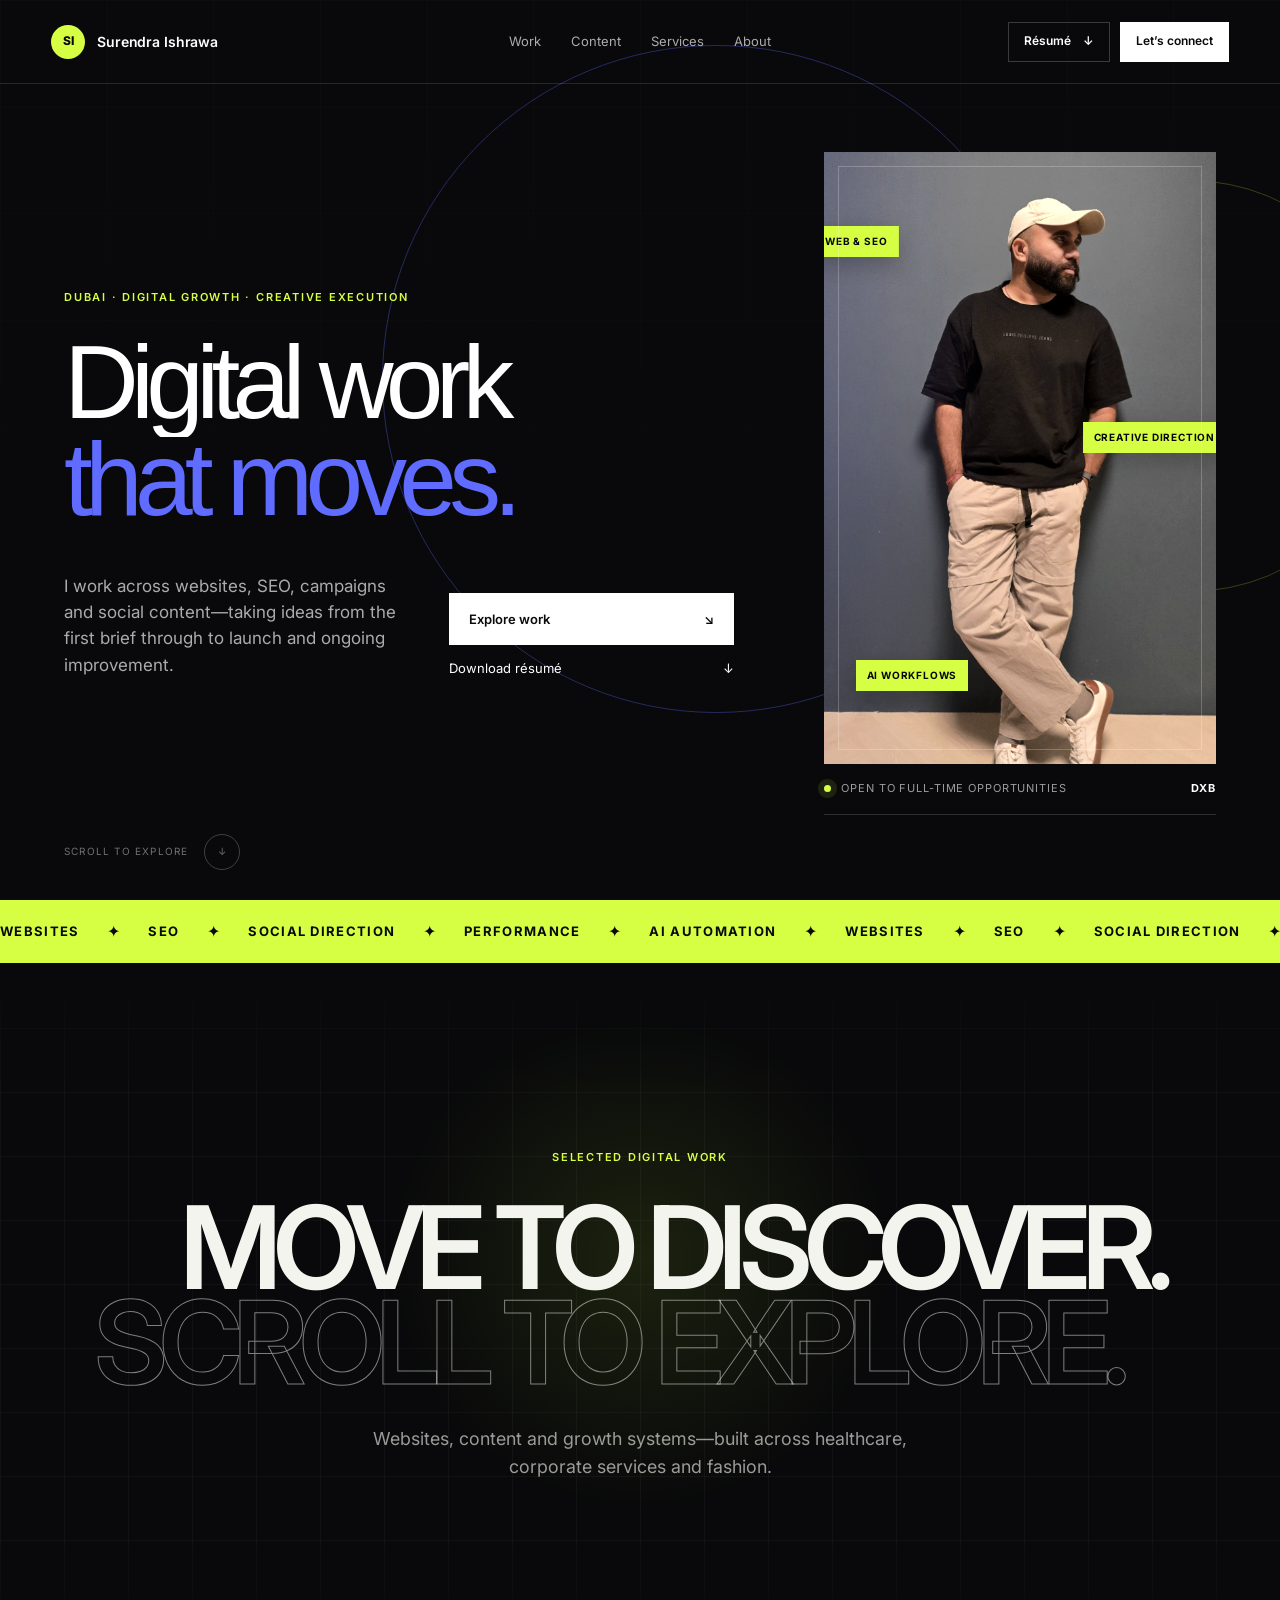
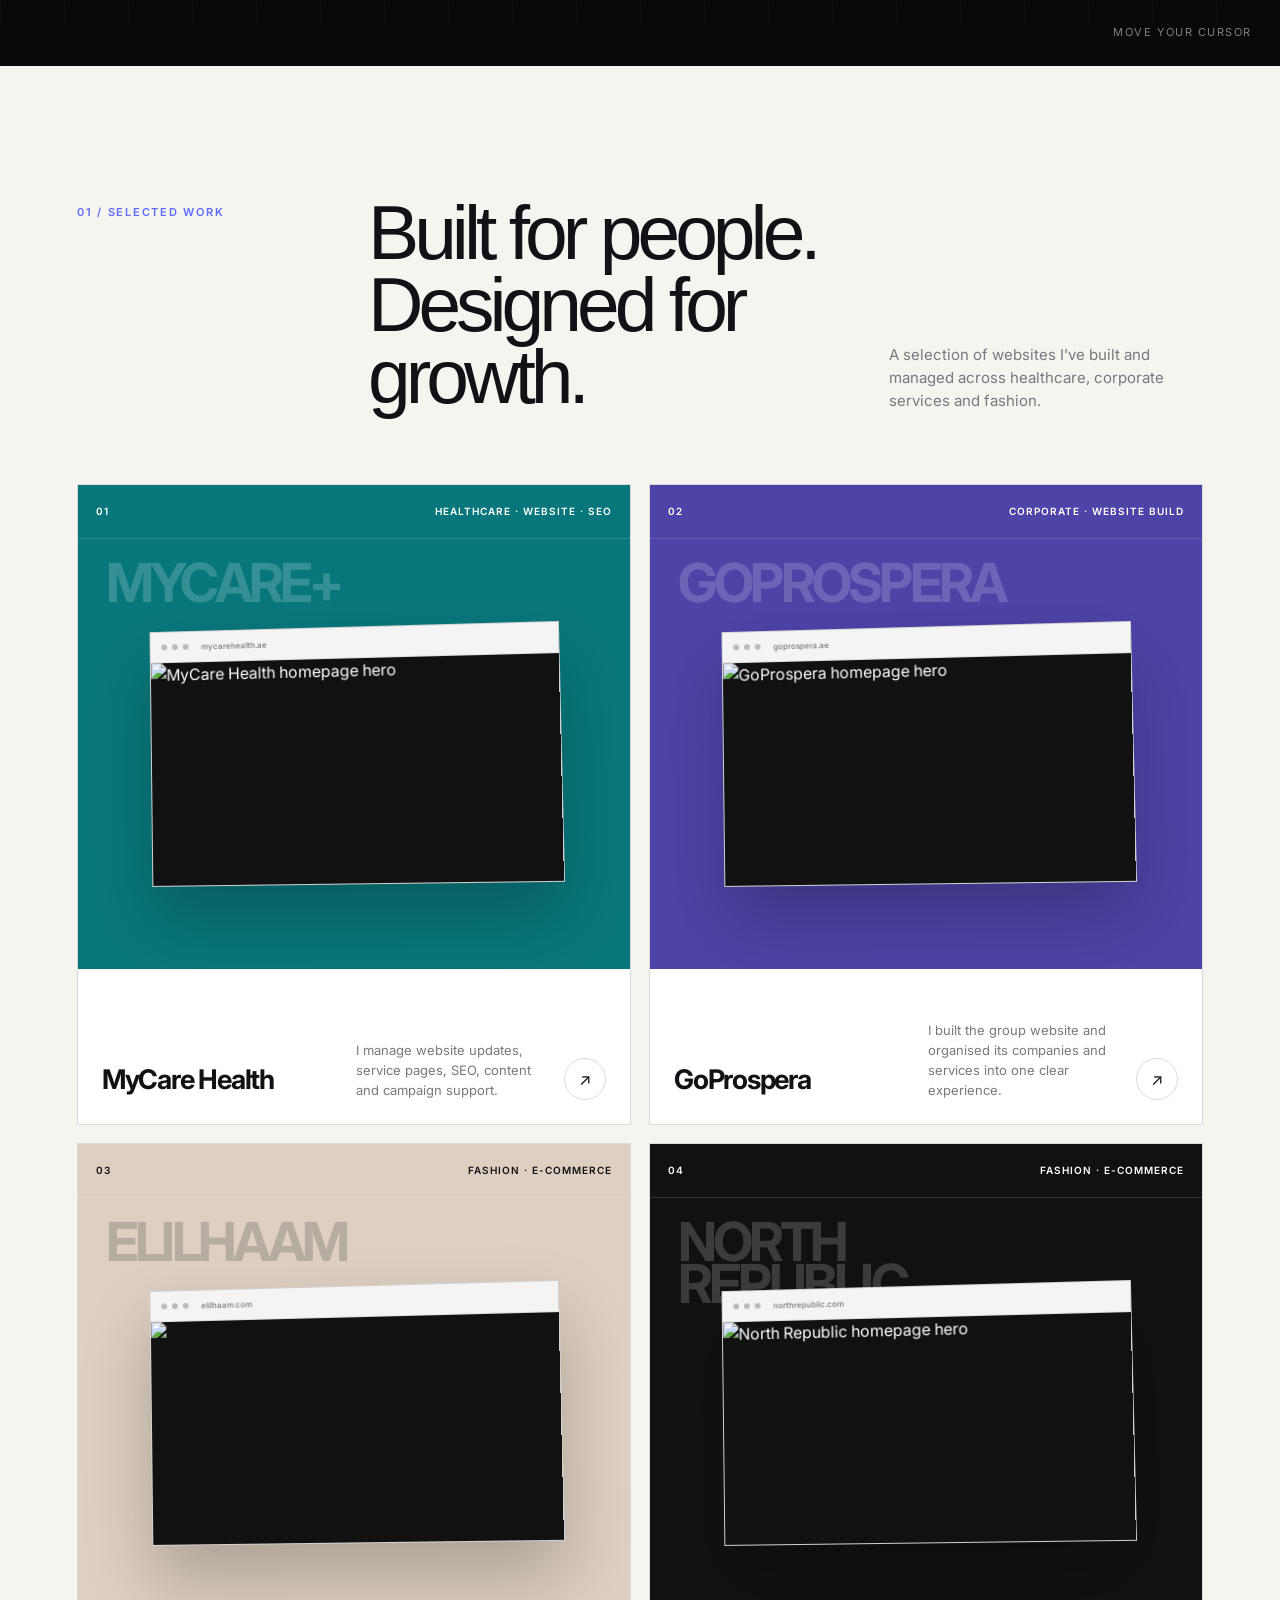
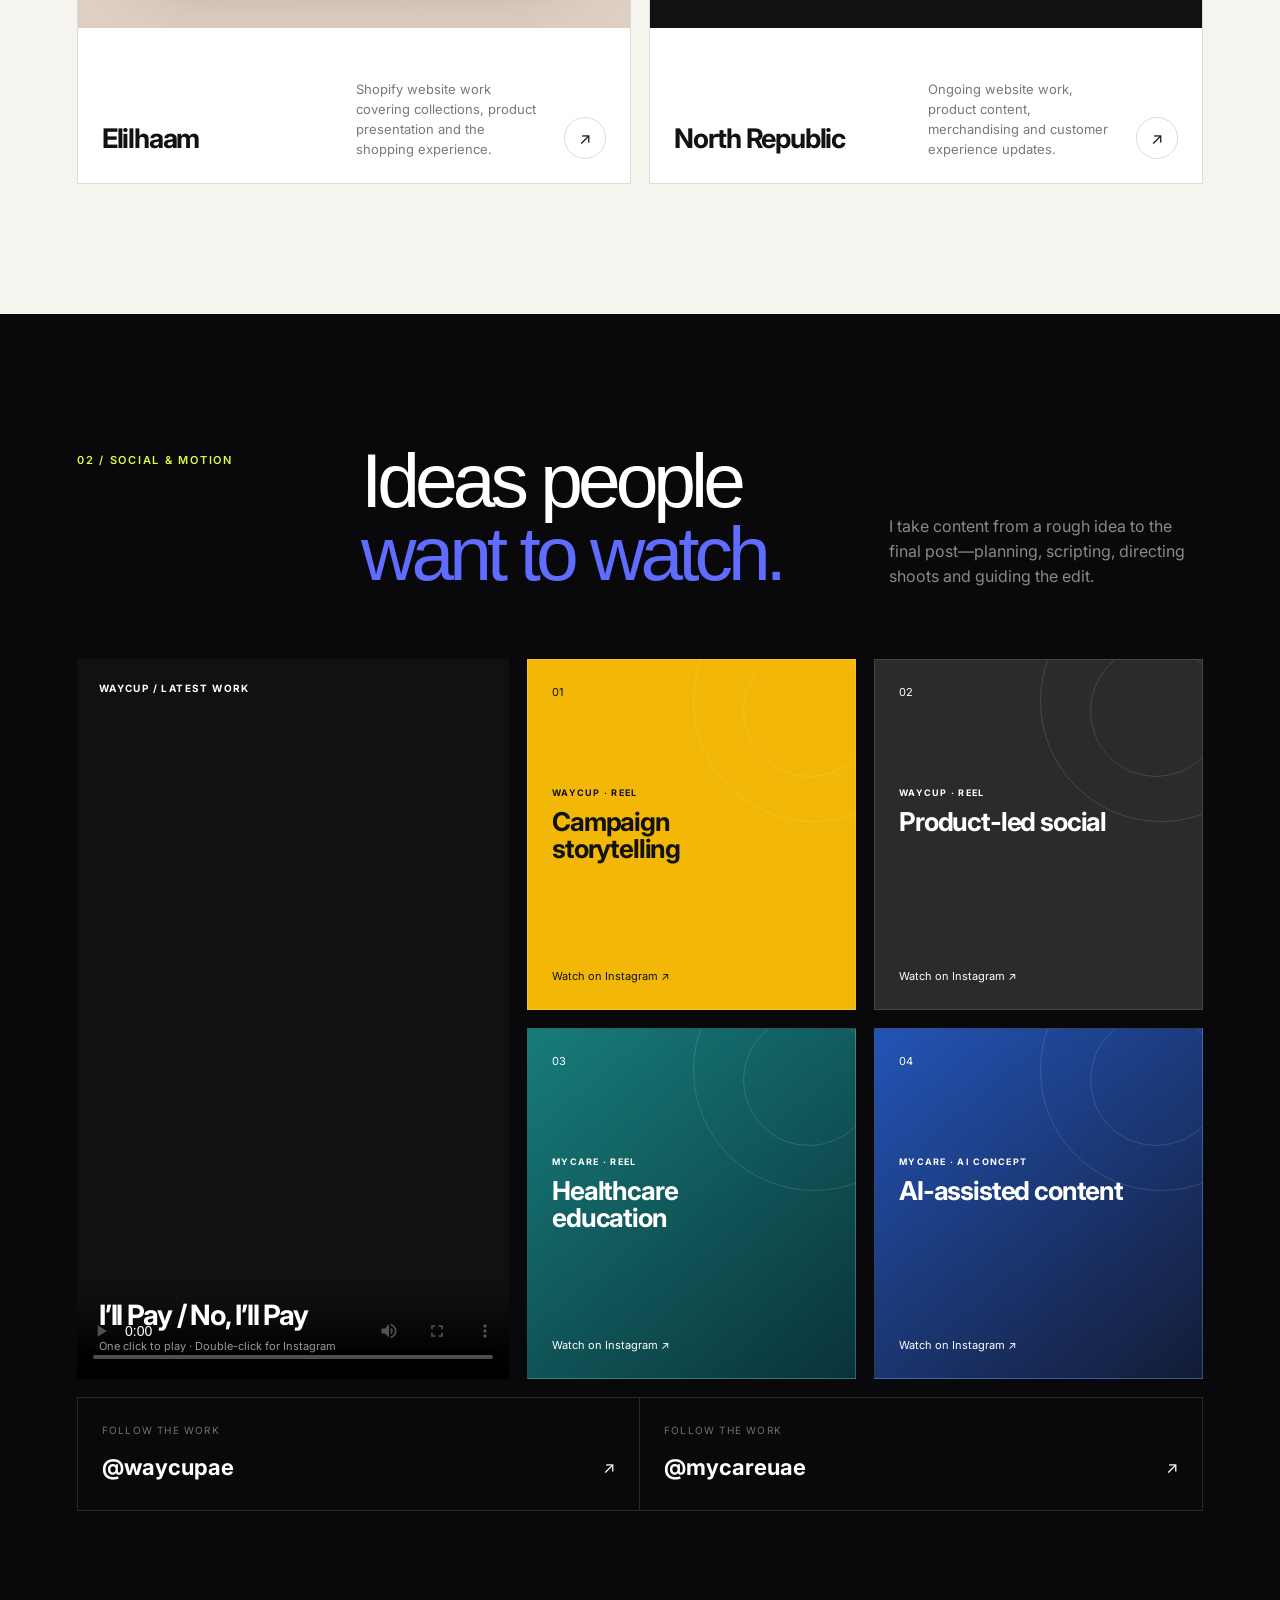
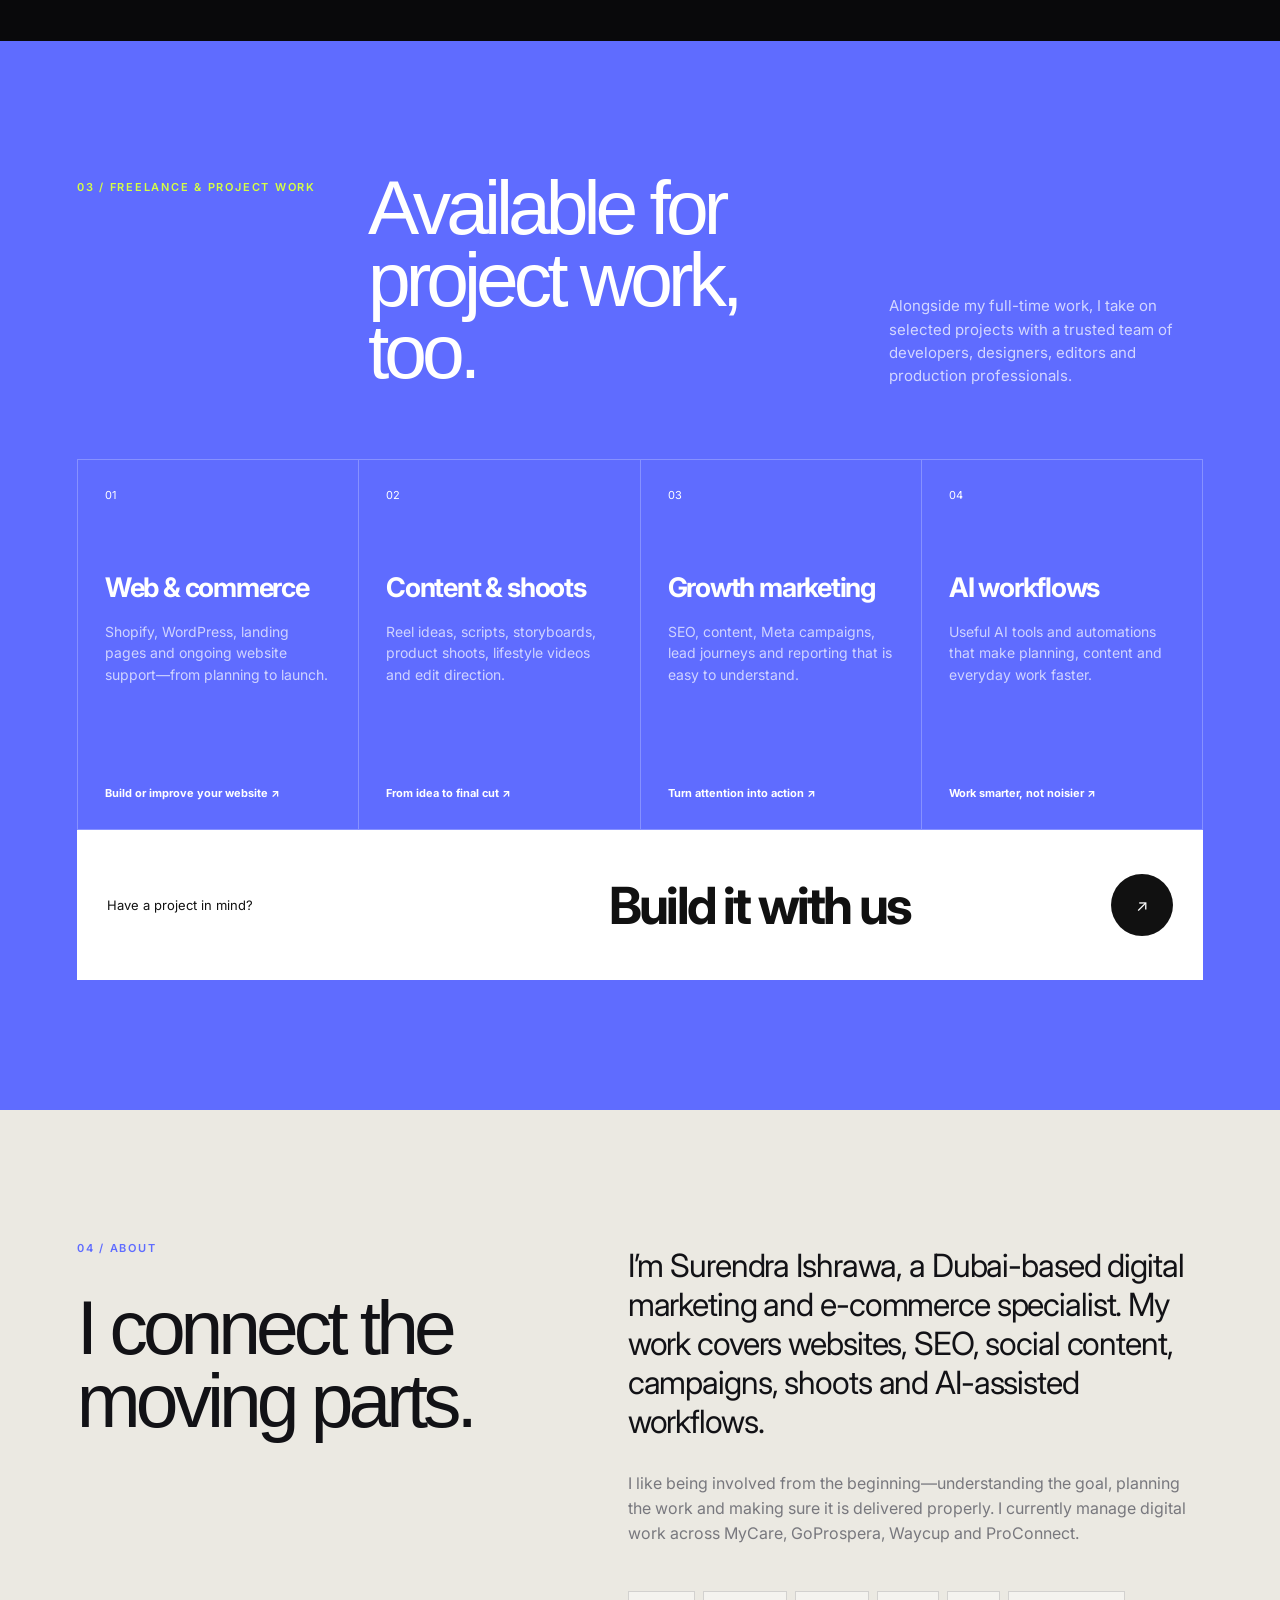
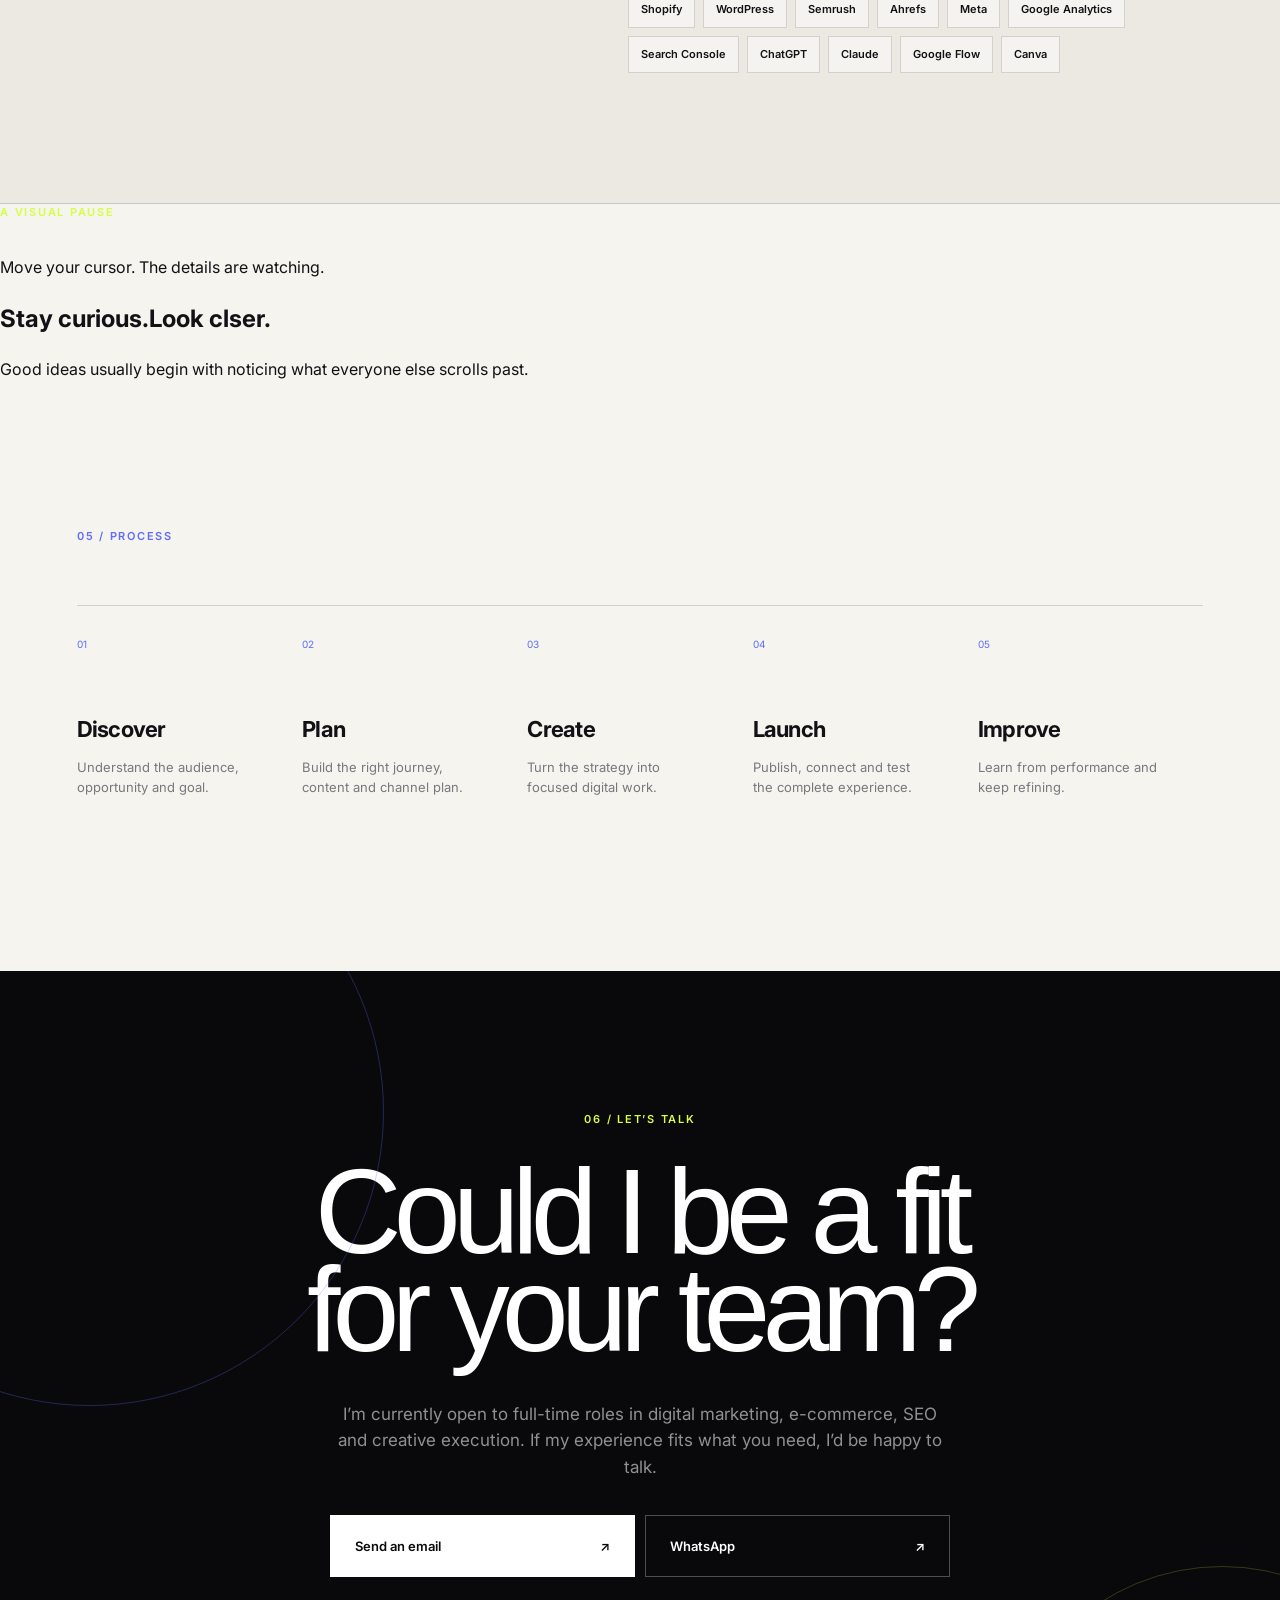
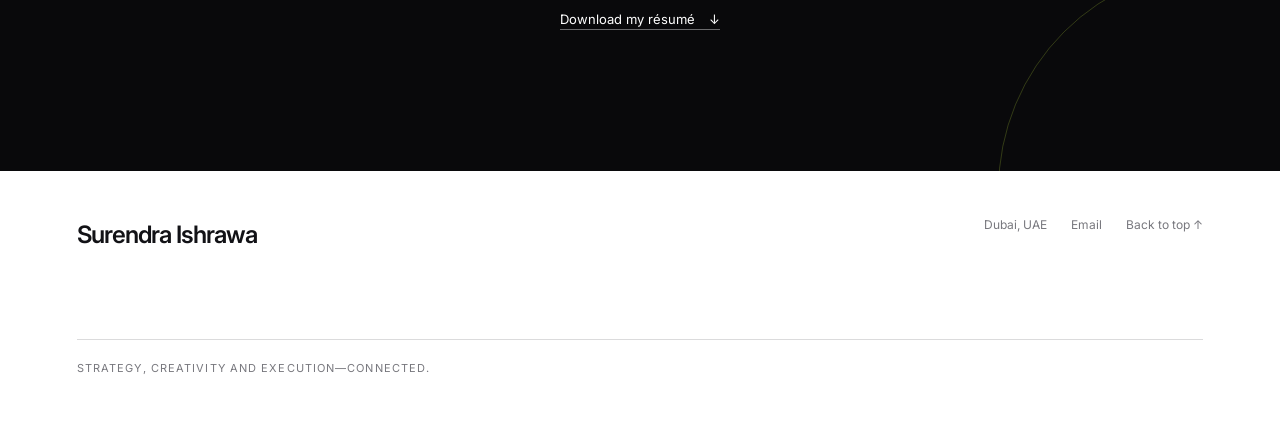
==== index.html @ 7c0a56b5 "Add interactive curiosity eyes section (index.html)" ====
<!doctype html>
<html lang="en">
<head>
  <meta charset="utf-8">
  <meta name="viewport" content="width=device-width,initial-scale=1">
  <title>Surendra Ishrawa — Digital Growth & Creative Direction</title>
  <meta name="description" content="Dubai-based portfolio of Surendra Ishrawa — websites, SEO, social content, creative direction, performance marketing and AI-assisted workflows.">
  <meta name="theme-color" content="#09090b">
  <link rel="preconnect" href="https://fonts.googleapis.com">
  <link rel="preconnect" href="https://fonts.gstatic.com" crossorigin>
  <link href="https://fonts.googleapis.com/css2?family=Inter:wght@400;500;600;700&display=swap" rel="stylesheet">
  <link rel="stylesheet" href="styles.css?v=7">
  <link rel="icon" type="image/svg+xml" href="favicon.svg">
</head>
<body>
  <div class="cursor-glow" aria-hidden="true"></div>
  <header class="site-header" data-header>
    <a class="brand" href="#top" aria-label="Surendra Ishrawa home"><span>SI</span><b>Surendra Ishrawa</b></a>
    <nav class="desktop-nav" aria-label="Primary navigation"><a href="#work">Work</a><a href="#content">Content</a><a href="#services">Services</a><a href="#about">About</a></nav>
    <div class="header-actions">
      <a class="resume-link" href="Surendra_Ishrawa_Resume_2026.pdf" download>Résumé <span>↓</span></a>
      <a class="header-cta" href="#contact">Let’s connect</a>
      <button class="menu-toggle" type="button" aria-label="Open menu" aria-expanded="false" data-menu-toggle><i></i><i></i></button>
    </div>
  </header>
  <div class="mobile-menu" data-mobile-menu aria-hidden="true">
    <nav aria-label="Mobile navigation"><a href="#work"><span>01</span>Work</a><a href="#content"><span>02</span>Content</a><a href="#services"><span>03</span>Services</a><a href="#about"><span>04</span>About</a><a href="#contact"><span>05</span>Contact</a></nav>
    <div><a href="Surendra_Ishrawa_Resume_2026.pdf" download>Download résumé ↓</a><p>Dubai, UAE</p></div>
  </div>

  <main id="top">
    <section class="hero">
      <div class="hero-grid" aria-hidden="true"></div>
      <div class="hero-copy">
        <p class="kicker reveal">Dubai · Digital growth · Creative execution</p>
        <h1 class="hero-title" aria-label="Digital work that moves"><span class="line"><span>Digital work</span></span><span class="line accent-line"><span>that moves.</span></span></h1>
        <div class="hero-bottom reveal">
          <p>I work across websites, SEO, campaigns and social content—taking ideas from the first brief through to launch and ongoing improvement.</p>
          <div class="hero-buttons"><a class="button button-light" href="#work">Explore work <span>↘</span></a><a class="text-button" href="Surendra_Ishrawa_Resume_2026.pdf" download>Download résumé <span>↓</span></a></div>
        </div>
      </div>
      <div class="hero-portrait reveal">
        <div class="portrait-shell"><img src="surendra.jpg" alt="Surendra Ishrawa" width="1153" height="2048" fetchpriority="high"><div class="portrait-gradient"></div><span class="portrait-label label-one">Web & SEO</span><span class="portrait-label label-two">Creative direction</span><span class="portrait-label label-three">AI workflows</span></div>
        <div class="availability"><i></i><span>Open to full-time opportunities</span><b>DXB</b></div>
      </div>
      <a class="scroll-cue" href="#work"><span>Scroll to explore</span><i>↓</i></a>
    </section>

    <div class="capability-marquee" aria-label="Core capabilities"><div class="marquee-track"><span>WEBSITES</span><i>✦</i><span>SEO</span><i>✦</i><span>SOCIAL DIRECTION</span><i>✦</i><span>PERFORMANCE</span><i>✦</i><span>AI AUTOMATION</span><i>✦</i><span>WEBSITES</span><i>✦</i><span>SEO</span><i>✦</i><span>SOCIAL DIRECTION</span><i>✦</i><span>PERFORMANCE</span><i>✦</i><span>AI AUTOMATION</span><i>✦</i></div></div>

    <section class="motion-showcase" aria-label="Interactive preview of selected website work" data-image-trail data-images="https://surendra-ishrawa-portfolio.travelguru625.chatgpt.site/project-mycare.webp|https://surendra-ishrawa-portfolio.travelguru625.chatgpt.site/project-prospera.webp|https://surendra-ishrawa-portfolio.travelguru625.chatgpt.site/project-elilhaam.webp|https://surendra-ishrawa-portfolio.travelguru625.chatgpt.site/project-north.webp">
      <div class="motion-copy">
        <p class="section-index">Selected digital work</p>
        <h2 data-motion-title><span>Move to discover.</span><span>Scroll to explore.</span></h2>
        <p>Websites, content and growth systems—built across healthcare, corporate services and fashion.</p>
      </div>
      <div class="motion-cards" aria-hidden="true">
        <figure><img src="https://surendra-ishrawa-portfolio.travelguru625.chatgpt.site/project-mycare.webp" alt="" width="1600" height="901"><figcaption>MyCare Health</figcaption></figure>
        <figure><img src="https://surendra-ishrawa-portfolio.travelguru625.chatgpt.site/project-prospera.webp" alt="" width="1600" height="869"><figcaption>GoProspera</figcaption></figure>
        <figure><img src="https://surendra-ishrawa-portfolio.travelguru625.chatgpt.site/project-elilhaam.webp" alt="" width="1600" height="900"><figcaption>Elilhaam</figcaption></figure>
        <figure><img src="https://surendra-ishrawa-portfolio.travelguru625.chatgpt.site/project-north.webp" alt="" width="1600" height="900"><figcaption>North Republic</figcaption></figure>
      </div>
      <div class="trail-layer" aria-hidden="true"></div>
      <span class="motion-hint" aria-hidden="true">Move your cursor</span>
    </section>

    <section class="work-section" id="work">
      <div class="section-intro reveal"><p class="section-index">01 / Selected work</p><h2>Built for people.<br>Designed for growth.</h2><p class="section-copy">A selection of websites I’ve built and managed across healthcare, corporate services and fashion.</p></div>
      <div class="project-list">
        <a class="project project-mycare reveal" href="https://mycarehealth.ae" target="_blank" rel="noopener">
          <div class="project-meta"><span>01</span><span>Healthcare · Website · SEO</span></div>
          <div class="project-stage"><div class="project-wordmark">MYCARE<span>+</span></div><div class="browser-card"><div class="browser-top"><i></i><i></i><i></i><b>mycarehealth.ae</b></div><div class="browser-body"><img class="project-shot" src="https://surendra-ishrawa-portfolio.travelguru625.chatgpt.site/project-mycare.webp" alt="MyCare Health homepage hero" width="1600" height="901" loading="lazy"></div></div></div>
          <div class="project-info"><h3>MyCare Health</h3><p>I manage website updates, service pages, SEO, content and campaign support.</p><i>↗</i></div>
        </a>
        <a class="project project-prospera reveal" href="https://goprospera.ae" target="_blank" rel="noopener">
          <div class="project-meta"><span>02</span><span>Corporate · Website build</span></div>
          <div class="project-stage"><div class="project-wordmark">GO<span>PROSPERA</span></div><div class="browser-card"><div class="browser-top"><i></i><i></i><i></i><b>goprospera.ae</b></div><div class="browser-body"><img class="project-shot" src="https://surendra-ishrawa-portfolio.travelguru625.chatgpt.site/project-prospera.webp" alt="GoProspera homepage hero" width="1600" height="869" loading="lazy"></div></div></div>
          <div class="project-info"><h3>GoProspera</h3><p>I built the group website and organised its companies and services into one clear experience.</p><i>↗</i></div>
        </a>
        <a class="project project-elilhaam reveal" href="https://www.elilhaam.com/" target="_blank" rel="noopener">
          <div class="project-meta"><span>03</span><span>Fashion · E-commerce</span></div>
          <div class="project-stage"><div class="project-wordmark">ELILHAAM</div><div class="browser-card"><div class="browser-top"><i></i><i></i><i></i><b>elilhaam.com</b></div><div class="browser-body"><img class="project-shot" src="https://surendra-ishrawa-portfolio.travelguru625.chatgpt.site/project-elilhaam.webp" alt="Elilhaam homepage hero" width="1600" height="900" loading="lazy"></div></div></div>
          <div class="project-info"><h3>Elilhaam</h3><p>Shopify website work covering collections, product presentation and the shopping experience.</p><i>↗</i></div>
        </a>
        <a class="project project-north reveal" href="https://northrepublic.com" target="_blank" rel="noopener">
          <div class="project-meta"><span>04</span><span>Fashion · E-commerce</span></div>
          <div class="project-stage"><div class="project-wordmark">NORTH<br>REPUBLIC</div><div class="browser-card"><div class="browser-top"><i></i><i></i><i></i><b>northrepublic.com</b></div><div class="browser-body"><img class="project-shot" src="https://surendra-ishrawa-portfolio.travelguru625.chatgpt.site/project-north.webp" alt="North Republic homepage hero" width="1600" height="900" loading="lazy"></div></div></div>
          <div class="project-info"><h3>North Republic</h3><p>Ongoing website work, product content, merchandising and customer experience updates.</p><i>↗</i></div>
        </a>
      </div>
    </section>

    <section class="content-section" id="content">
      <div class="content-heading reveal"><p class="section-index">02 / Social & motion</p><h2>Ideas people<br><span>want to watch.</span></h2><p>I take content from a rough idea to the final post—planning, scripting, directing shoots and guiding the edit.</p></div>
      <div class="reel-showcase">
        <div class="featured-reel reveal"><video class="embedded-reel" controls playsinline preload="metadata" poster="https://surendra-ishrawa-portfolio.travelguru625.chatgpt.site/waycup-latest-poster.jpg" aria-label="Play the full Waycup I’ll Pay reel"><source src="https://surendra-ishrawa-portfolio.travelguru625.chatgpt.site/waycup-i-will-pay.mp4" type="video/mp4"></video><span class="reel-brand">WAYCUP / LATEST WORK</span><span class="reel-title"><b>I’ll Pay / No, I’ll Pay</b><small>One click to play · Double-click for Instagram</small></span></div>
        <div class="reel-links">
          <a class="reel-link waycup-link reveal" href="https://www.instagram.com/reel/DdMBSqQAazH/" target="_blank" rel="noopener"><span class="reel-number">01</span><span class="reel-type">WAYCUP · REEL</span><b>Campaign storytelling</b><i>Watch on Instagram ↗</i></a>
          <a class="reel-link waycup-link alt reveal" href="https://www.instagram.com/reel/DdV76gIFSjc/" target="_blank" rel="noopener"><span class="reel-number">02</span><span class="reel-type">WAYCUP · REEL</span><b>Product-led social</b><i>Watch on Instagram ↗</i></a>
          <a class="reel-link mycare-link reveal" href="https://www.instagram.com/reel/DcTvdvEOSQ6/" target="_blank" rel="noopener"><span class="reel-number">03</span><span class="reel-type">MYCARE · REEL</span><b>Healthcare education</b><i>Watch on Instagram ↗</i></a>
          <a class="reel-link mycare-link alt reveal" href="https://www.instagram.com/reel/DcWPOsojXBZ/" target="_blank" rel="noopener"><span class="reel-number">04</span><span class="reel-type">MYCARE · AI CONCEPT</span><b>AI-assisted content</b><i>Watch on Instagram ↗</i></a>
        </div>
      </div>
      <div class="brand-links reveal"><a href="https://www.instagram.com/waycupae" target="_blank" rel="noopener"><span>Follow the work</span><b>@waycupae</b><i>↗</i></a><a href="https://www.instagram.com/mycareuae" target="_blank" rel="noopener"><span>Follow the work</span><b>@mycareuae</b><i>↗</i></a></div>
    </section>

    <section class="services-section" id="services">
      <div class="section-intro light reveal"><p class="section-index">03 / Freelance & project work</p><h2>Available for project work, too.</h2><p class="section-copy">Alongside my full-time work, I take on selected projects with a trusted team of developers, designers, editors and production professionals.</p></div>
      <div class="service-grid">
        <article class="service-card reveal"><span>01</span><h3>Web & commerce</h3><p>Shopify, WordPress, landing pages and ongoing website support—from planning to launch.</p><b>Build or improve your website ↗</b></article>
        <article class="service-card reveal"><span>02</span><h3>Content & shoots</h3><p>Reel ideas, scripts, storyboards, product shoots, lifestyle videos and edit direction.</p><b>From idea to final cut ↗</b></article>
        <article class="service-card reveal"><span>03</span><h3>Growth marketing</h3><p>SEO, content, Meta campaigns, lead journeys and reporting that is easy to understand.</p><b>Turn attention into action ↗</b></article>
        <article class="service-card reveal"><span>04</span><h3>AI workflows</h3><p>Useful AI tools and automations that make planning, content and everyday work faster.</p><b>Work smarter, not noisier ↗</b></article>
      </div>
      <a class="project-cta reveal" href="#contact"><span>Have a project in mind?</span><b>Build it with us</b><i>↗</i></a>
    </section>

    <section class="about-section" id="about">
      <div class="about-lead reveal"><p class="section-index">04 / About</p><h2>I connect the moving parts.</h2></div>
      <div class="about-body reveal"><p class="about-main">I’m Surendra Ishrawa, a Dubai-based digital marketing and e-commerce specialist. My work covers websites, SEO, social content, campaigns, shoots and AI-assisted workflows.</p><p>I like being involved from the beginning—understanding the goal, planning the work and making sure it is delivered properly. I currently manage digital work across MyCare, GoProspera, Waycup and ProConnect.</p><div class="tools" aria-label="Tools"><span>Shopify</span><span>WordPress</span><span>Semrush</span><span>Ahrefs</span><span>Meta</span><span>Google Analytics</span><span>Search Console</span><span>ChatGPT</span><span>Claude</span><span>Google Flow</span><span>Canva</span></div></div>
    </section>

    <section class="curiosity-section" data-curiosity aria-labelledby="curiosity-title">
      <div class="curiosity-top"><p class="section-index">A visual pause</p><p>Move your cursor. The details are watching.</p></div>
      <h2 id="curiosity-title" class="curiosity-title" aria-label="Stay curious. Look closer."><span>Stay curious.</span><span>Look cl<span class="eye-letter" aria-hidden="true"><i class="eye-pupil"></i></span>ser.</span></h2>
      <div class="eye-pair" aria-hidden="true"><span class="eye"><i class="eye-pupil"></i></span><span class="eye"><i class="eye-pupil"></i></span></div>
      <p class="curiosity-note">Good ideas usually begin with noticing what everyone else scrolls past.</p>
    </section>

    <section class="process-section" aria-label="Working process"><p class="section-index reveal">05 / Process</p><div class="process-line" data-process><div class="process-progress"></div><article class="reveal"><span>01</span><h3>Discover</h3><p>Understand the audience, opportunity and goal.</p></article><article class="reveal"><span>02</span><h3>Plan</h3><p>Build the right journey, content and channel plan.</p></article><article class="reveal"><span>03</span><h3>Create</h3><p>Turn the strategy into focused digital work.</p></article><article class="reveal"><span>04</span><h3>Launch</h3><p>Publish, connect and test the complete experience.</p></article><article class="reveal"><span>05</span><h3>Improve</h3><p>Learn from performance and keep refining.</p></article></div></section>

    <section class="contact-section" id="contact">
      <div class="contact-orbit" aria-hidden="true"><span></span><span></span></div><p class="section-index reveal">06 / Let’s talk</p><h2 class="reveal">Could I be a fit<br>for your team?</h2><p class="contact-copy reveal">I’m currently open to full-time roles in digital marketing, e-commerce, SEO and creative execution. If my experience fits what you need, I’d be happy to talk.</p>
      <div class="contact-buttons reveal"><a class="button button-light large" href="mailto:Spjaat760@gmail.com?subject=Project%20enquiry%20for%20Surendra">Send an email <span>↗</span></a><a class="button button-outline large" href="https://wa.me/971504974641?text=Hi%20Surendra%2C%20I%27d%20like%20to%20discuss%20a%20project." target="_blank" rel="noopener">WhatsApp <span>↗</span></a></div>
      <a class="bottom-resume reveal" href="Surendra_Ishrawa_Resume_2026.pdf" download>Download my résumé <span>↓</span></a>
    </section>
  </main>

  <footer><a class="footer-brand" href="#top">Surendra Ishrawa</a><div><span>Dubai, UAE</span><a href="mailto:Spjaat760@gmail.com">Email</a><a href="#top">Back to top ↑</a></div><p>Strategy, creativity and execution—connected.</p></footer>
  <script src="script.js?v=10"></script>
</body>
</html>
---- styles.css ----
:root{--black:#09090b;--black-2:#111114;--white:#f5f4ef;--paper:#ebe9e2;--ink:#121216;--muted:#78787e;--line:rgba(18,18,22,.15);--blue:#5f6cff;--blue-dark:#32398f;--lime:#d6ff43;--yellow:#f2b707;--teal:#2fc5bd}
.project-shot{width:100%;height:100%;object-fit:contain;object-position:center;background:#111}.browser-card{height:auto!important;aspect-ratio:1.6}.browser-body{background:#111}
.embedded-reel{position:absolute;inset:0;width:100%;height:100%;object-fit:cover;background:#111}.featured-reel .reel-brand,.featured-reel .reel-title{pointer-events:none}
*{box-sizing:border-box}html{scroll-behavior:smooth;scroll-padding-top:88px}body{margin:0;overflow-x:hidden;background:var(--white);color:var(--ink);font-family:Inter,"Helvetica Neue",Helvetica,Arial,sans-serif;font-size:16px;line-height:1.55;-webkit-font-smoothing:antialiased}body.menu-open,body.modal-open{overflow:hidden}a{color:inherit;text-decoration:none}button{font:inherit}img,video{display:block;max-width:100%}::selection{background:var(--lime);color:#000}
.cursor-glow{position:fixed;z-index:0;width:420px;height:420px;border-radius:50%;pointer-events:none;background:radial-gradient(circle,rgba(95,108,255,.12),transparent 68%);transform:translate(-50%,-50%);opacity:0;transition:opacity .3s}
.site-header{position:fixed;z-index:100;top:0;left:0;width:100%;height:84px;padding:0 clamp(22px,4vw,68px);display:grid;grid-template-columns:1fr auto 1fr;align-items:center;color:#fff;border-bottom:1px solid rgba(255,255,255,.12);transition:height .3s,background .3s,backdrop-filter .3s}.site-header.scrolled{height:70px;background:rgba(9,9,11,.88);backdrop-filter:blur(16px)}.brand{justify-self:start;display:flex;align-items:center;gap:12px}.brand span{width:34px;height:34px;display:grid;place-items:center;color:var(--black);background:var(--lime);border-radius:50%;font-size:12px;font-weight:800}.brand b{font-size:14px;font-weight:600;letter-spacing:-.01em}.desktop-nav{display:flex;align-items:center;gap:30px}.desktop-nav a{position:relative;color:rgba(255,255,255,.66);font-size:13px}.desktop-nav a:after{content:"";position:absolute;left:0;bottom:-7px;width:0;height:1px;background:var(--lime);transition:width .25s}.desktop-nav a:hover{color:#fff}.desktop-nav a:hover:after{width:100%}.header-actions{justify-self:end;display:flex;align-items:center;gap:10px}.resume-link,.header-cta{min-height:40px;padding:0 15px;display:flex;align-items:center;gap:12px;border:1px solid rgba(255,255,255,.2);font-size:12px;font-weight:600}.header-cta{color:var(--black);background:#fff;border-color:#fff}.menu-toggle{display:none;width:44px;height:44px;padding:0;border:1px solid rgba(255,255,255,.22);background:transparent}.menu-toggle i{display:block;width:18px;height:1px;margin:5px auto;background:#fff;transition:.25s}.menu-toggle[aria-expanded=true] i:first-child{transform:translateY(3px) rotate(45deg)}.menu-toggle[aria-expanded=true] i:last-child{transform:translateY(-3px) rotate(-45deg)}
.mobile-menu{position:fixed;z-index:90;inset:0;padding:118px 24px 34px;display:flex;flex-direction:column;justify-content:space-between;color:#fff;background:var(--black);visibility:hidden;opacity:0;transform:translateY(-15px);transition:.35s}.mobile-menu.open{visibility:visible;opacity:1;transform:none}.mobile-menu nav{display:grid}.mobile-menu nav a{padding:11px 0;display:flex;align-items:flex-start;gap:18px;border-bottom:1px solid rgba(255,255,255,.12);font-size:clamp(40px,13vw,62px);font-weight:500;letter-spacing:-.055em;line-height:1.05}.mobile-menu nav span{margin-top:8px;color:var(--lime);font-size:11px;letter-spacing:0}.mobile-menu>div{display:flex;justify-content:space-between;color:rgba(255,255,255,.6);font-size:13px}.mobile-menu p{margin:0}
.hero{position:relative;min-height:900px;height:100svh;padding:125px clamp(22px,5vw,80px) 58px;display:grid;grid-template-columns:minmax(0,1.28fr) minmax(360px,.72fr);gap:clamp(30px,5vw,80px);overflow:hidden;color:#fff;background:var(--black)}.hero-grid{position:absolute;inset:0;opacity:.22;background-image:linear-gradient(rgba(255,255,255,.08) 1px,transparent 1px),linear-gradient(90deg,rgba(255,255,255,.08) 1px,transparent 1px);background-size:8.333vw 8.333vw;mask-image:linear-gradient(to bottom,#000,transparent 82%)}.hero:before{content:"";position:absolute;right:18%;top:5%;width:52vw;height:52vw;border:1px solid rgba(95,108,255,.35);border-radius:50%;filter:blur(.1px);animation:orbit 18s linear infinite}.hero:after{content:"";position:absolute;right:-9vw;top:20%;width:32vw;height:32vw;border:1px solid rgba(214,255,67,.22);border-radius:50%}.hero-copy,.hero-portrait{position:relative;z-index:2}.hero-copy{display:flex;flex-direction:column;justify-content:center}.kicker,.section-index{margin:0 0 34px;color:var(--lime);font-size:11px;font-weight:600;letter-spacing:.16em;text-transform:uppercase}.hero-title{margin:0;font-family:"Helvetica Neue",Helvetica,Arial,sans-serif;font-size:clamp(72px,8.1vw,138px);font-weight:500;line-height:.82;letter-spacing:-.075em}.hero-title .line{display:block;overflow:hidden;padding:0 .08em .12em 0}.hero-title .line>span{display:block;transform:translateY(110%);animation:titleUp .9s cubic-bezier(.2,.75,.25,1) .15s forwards}.hero-title .accent-line>span{color:var(--blue);animation-delay:.28s}.hero-bottom{max-width:670px;margin-top:38px;display:grid;grid-template-columns:1.1fr .9fr;gap:36px;align-items:end}.hero-bottom p{margin:0;color:rgba(255,255,255,.66);font-size:17px}.hero-buttons{display:grid;gap:13px}.button{min-height:52px;padding:0 19px;display:flex;align-items:center;justify-content:space-between;border:1px solid transparent;font-size:13px;font-weight:600;transition:background .25s,color .25s,border-color .25s,transform .25s}.button:hover{transform:translateY(-2px)}.button-light{color:#0b0b0e;background:#fff}.button-light:hover{background:var(--lime)}.button-outline{color:#fff;border-color:rgba(255,255,255,.28)}.button-outline:hover{color:#000;background:#fff}.text-button{display:flex;justify-content:space-between;color:#fff;font-size:13px}.hero-portrait{display:flex;flex-direction:column;justify-content:center}.portrait-shell{position:relative;width:min(100%,490px);height:min(68vh,700px);margin-left:auto;overflow:hidden;background:#27272b}.portrait-shell:before{content:"";position:absolute;z-index:2;inset:14px;border:1px solid rgba(255,255,255,.22);pointer-events:none}.portrait-shell img{width:100%;height:100%;object-fit:cover;object-position:50% 15%;filter:saturate(.72) contrast(1.08)}.portrait-gradient{position:absolute;inset:0;background:linear-gradient(180deg,transparent 52%,rgba(9,9,11,.72)),linear-gradient(90deg,rgba(95,108,255,.2),transparent 42%);mix-blend-mode:screen}.portrait-label{position:absolute;padding:8px 11px;color:#08080b;background:var(--lime);font-size:10px;font-weight:700;text-transform:uppercase;letter-spacing:.08em;box-shadow:0 8px 24px rgba(0,0,0,.25);animation:float 5s ease-in-out infinite}.label-one{top:12%;left:0;transform:translateX(-12%)}.label-two{right:0;top:44%;transform:translateX(7%);animation-delay:-1.6s}.label-three{left:8%;bottom:12%;animation-delay:-3.1s}.availability{width:min(100%,490px);margin-left:auto;padding:16px 0;display:grid;grid-template-columns:auto 1fr auto;align-items:center;gap:10px;color:rgba(255,255,255,.6);border-bottom:1px solid rgba(255,255,255,.15);font-size:11px;text-transform:uppercase;letter-spacing:.08em}.availability i{width:7px;height:7px;border-radius:50%;background:var(--lime);box-shadow:0 0 0 6px rgba(214,255,67,.1)}.availability b{color:#fff}.scroll-cue{position:absolute;z-index:3;left:clamp(22px,5vw,80px);bottom:30px;display:flex;align-items:center;gap:16px;color:rgba(255,255,255,.42);font-size:10px;letter-spacing:.12em;text-transform:uppercase}.scroll-cue i{width:36px;height:36px;display:grid;place-items:center;border:1px solid rgba(255,255,255,.22);border-radius:50%;font-style:normal;animation:bob 1.7s ease-in-out infinite}
.capability-marquee{overflow:hidden;padding:19px 0;color:#09090b;background:var(--lime);border-bottom:1px solid #09090b}.marquee-track{width:max-content;display:flex;align-items:center;gap:28px;animation:marquee 22s linear infinite}.marquee-track span{font-size:13px;font-weight:700;letter-spacing:.1em}.marquee-track i{font-style:normal}
.work-section,.services-section,.about-section,.process-section{padding:130px clamp(22px,6vw,96px)}.section-intro{display:grid;grid-template-columns:.72fr 1.38fr .9fr;gap:40px;align-items:end;margin-bottom:72px}.section-intro h2,.content-heading h2,.about-lead h2,.contact-section h2{margin:0;font-family:"Helvetica Neue",Helvetica,Arial,sans-serif;font-size:clamp(48px,6vw,92px);font-weight:500;line-height:.94;letter-spacing:-.065em}.section-intro .section-index{align-self:start;margin:8px 0 0;color:var(--blue)}.section-copy{margin:0;color:var(--muted);font-size:15px}.project-list{display:grid;grid-template-columns:repeat(2,minmax(0,1fr));gap:18px}.project{display:block;overflow:hidden;border:1px solid var(--line);background:#fff;transition:transform .35s cubic-bezier(.2,.7,.2,1)}.project:hover{transform:translateY(-8px)}.project-meta{height:54px;padding:0 18px;display:flex;align-items:center;justify-content:space-between;border-bottom:1px solid rgba(255,255,255,.15);font-size:10px;font-weight:600;letter-spacing:.1em;text-transform:uppercase}.project-stage{position:relative;height:430px;padding:42px;display:flex;align-items:center;justify-content:center;overflow:hidden}.project-wordmark{position:absolute;left:28px;top:23px;font-size:clamp(35px,4.2vw,70px);font-weight:700;letter-spacing:-.07em;line-height:.78;opacity:.18}.browser-card{position:relative;z-index:2;width:min(88%,520px);height:300px;background:#fff;border:1px solid rgba(0,0,0,.18);box-shadow:0 35px 65px rgba(0,0,0,.22);transform:perspective(1200px) rotateX(2deg) rotateY(-4deg) rotateZ(-1deg);transition:transform .5s}.project:hover .browser-card{transform:perspective(1200px) rotateX(0) rotateY(0) rotateZ(0) scale(1.025)}.browser-top{height:31px;padding:0 11px;display:flex;align-items:center;gap:5px;color:#777;background:#f4f4f4;border-bottom:1px solid #ddd}.browser-top i{width:6px;height:6px;border-radius:50%;background:#bbb}.browser-top b{margin-left:8px;font-size:8px;font-weight:500}.browser-body{position:relative;height:calc(100% - 31px);overflow:hidden}.mycare-ui{padding:28px;color:#fff;background:linear-gradient(135deg,#1a7777,#062f38)}.mycare-ui span{font-size:28px;font-weight:600;line-height:1}.mycare-ui div{position:absolute;right:22px;width:42%;height:24px;background:rgba(255,255,255,.82)}.mycare-ui div:nth-of-type(1){top:35px}.mycare-ui div:nth-of-type(2){top:68px;width:35%}.mycare-ui div:nth-of-type(3){bottom:0;left:0;width:100%;height:88px;background:#e2f4f0}.prospera-ui{padding:34px;color:#fff;background:radial-gradient(circle at 70% 0,#3c3177,transparent 45%),#121123}.prospera-ui small{color:#bba4ff;font-size:8px;letter-spacing:.2em}.prospera-ui span{display:block;margin-top:52px;font-size:28px;font-weight:600;line-height:1.05}.prospera-ui div{position:absolute;right:26px;bottom:25px;width:40px;height:40px;border:1px solid #a993ff;border-radius:50%}.fashion-ui{display:grid;grid-template-columns:repeat(3,1fr);gap:4px;padding:18px;background:#eee7df}.fashion-ui div{background:linear-gradient(145deg,#5d463d,#c7aa9c)}.fashion-ui div:nth-child(2){background:linear-gradient(145deg,#cac2b7,#685f54)}.fashion-ui div:nth-child(3){background:linear-gradient(145deg,#392f2c,#a47b67)}.fashion-ui small{position:absolute;left:28px;bottom:29px;padding:7px 10px;color:#fff;background:#111;font-size:7px;letter-spacing:.18em}.north-ui{padding:35px;color:#fff;background:linear-gradient(150deg,#060606 55%,#303030)}.north-ui small{font-size:8px;letter-spacing:.22em}.north-ui span{display:block;margin-top:55px;font-size:28px}.north-ui div{position:absolute;right:0;bottom:0;width:42%;height:100%;background:linear-gradient(145deg,transparent,#929292);clip-path:polygon(36% 0,100% 0,100% 100%,0 100%)}.project-info{min-height:155px;padding:24px;display:grid;grid-template-columns:1fr minmax(180px,.8fr) auto;gap:24px;align-items:end;background:#fff}.project-info h3{margin:0;font-size:27px;letter-spacing:-.045em}.project-info p{margin:0;color:var(--muted);font-size:13px}.project-info>i{width:42px;height:42px;display:grid;place-items:center;border:1px solid var(--line);border-radius:50%;font-style:normal}.project-mycare .project-stage,.project-mycare .project-meta{color:#fff;background:#08777c}.project-prospera .project-stage,.project-prospera .project-meta{color:#fff;background:#4e43a7}.project-elilhaam .project-stage,.project-elilhaam .project-meta{background:#ddcfc1}.project-north .project-stage,.project-north .project-meta{color:#fff;background:#111}
.content-section{padding:130px clamp(22px,6vw,96px);color:#fff;background:var(--black)}.content-heading{margin-bottom:70px;display:grid;grid-template-columns:.7fr 1.4fr .9fr;gap:40px;align-items:end}.content-heading .section-index{align-self:start;margin-top:8px}.content-heading h2 span{color:var(--blue)}.content-heading>p:last-child{margin:0;color:rgba(255,255,255,.52)}.reel-showcase{display:grid;grid-template-columns:minmax(300px,.78fr) minmax(0,1.22fr);gap:18px}.featured-reel{position:relative;min-height:720px;padding:0;overflow:hidden;color:#fff;text-align:left;border:0;background:#222;cursor:pointer}.featured-reel video{position:absolute;inset:0;width:100%;height:100%;object-fit:cover;transition:transform .8s}.featured-reel:hover video{transform:scale(1.035)}.reel-overlay{position:absolute;inset:0;background:linear-gradient(180deg,rgba(0,0,0,.34),transparent 38%,rgba(0,0,0,.82))}.reel-brand{position:absolute;left:22px;top:22px;font-size:10px;font-weight:700;letter-spacing:.14em}.play-circle{position:absolute;left:50%;top:50%;width:80px;height:80px;display:grid;place-items:center;padding-left:5px;border:1px solid rgba(255,255,255,.65);border-radius:50%;background:rgba(9,9,11,.25);backdrop-filter:blur(10px);transform:translate(-50%,-50%);transition:.3s}.featured-reel:hover .play-circle{color:#000;background:var(--lime);border-color:var(--lime);transform:translate(-50%,-50%) scale(1.08)}.reel-title{position:absolute;left:22px;right:22px;bottom:24px;display:grid}.reel-title b{font-size:28px;letter-spacing:-.04em}.reel-title small{color:rgba(255,255,255,.6);font-size:11px}.reel-links{display:grid;grid-template-columns:repeat(2,1fr);gap:18px}.reel-link{position:relative;min-height:351px;padding:24px;display:flex;flex-direction:column;overflow:hidden;background:#202024;border:1px solid rgba(255,255,255,.12);transition:.3s}.reel-link:before,.reel-link:after{content:"";position:absolute;border:1px solid rgba(255,255,255,.13);border-radius:50%;transition:transform .5s}.reel-link:before{width:240px;height:240px;right:-80px;top:-80px}.reel-link:after{width:130px;height:130px;right:-20px;top:-15px}.reel-link:hover{transform:translateY(-5px);border-color:var(--lime)}.reel-link:hover:before{transform:scale(1.18)}.waycup-link{color:#121212;background:var(--yellow)}.waycup-link.alt{color:#fff;background:#2b2b2e}.mycare-link{background:linear-gradient(140deg,#177c7a,#0a333a)}.mycare-link.alt{background:linear-gradient(140deg,#2354b6,#131c36)}.reel-number{font-size:11px}.reel-type{margin:85px 0 8px;font-size:9px;font-weight:700;letter-spacing:.14em}.reel-link b{max-width:230px;font-size:26px;line-height:1.05;letter-spacing:-.045em}.reel-link i{margin-top:auto;font-size:11px;font-style:normal}.brand-links{margin-top:18px;display:grid;grid-template-columns:1fr 1fr;border:1px solid rgba(255,255,255,.12)}.brand-links a{min-height:112px;padding:20px 24px;display:grid;grid-template-columns:1fr auto;align-items:center;border-right:1px solid rgba(255,255,255,.12)}.brand-links a:last-child{border-right:0}.brand-links span{grid-column:1/-1;color:rgba(255,255,255,.42);font-size:10px;text-transform:uppercase;letter-spacing:.12em}.brand-links b{font-size:22px}.brand-links i{font-style:normal}
.services-section{color:#fff;background:var(--blue)}.section-intro.light .section-index{color:var(--lime)}.section-intro.light .section-copy{color:rgba(255,255,255,.72)}.service-grid{display:grid;grid-template-columns:repeat(4,1fr);border-top:1px solid rgba(255,255,255,.25);border-left:1px solid rgba(255,255,255,.25)}.service-card{min-height:370px;padding:27px;display:flex;flex-direction:column;border-right:1px solid rgba(255,255,255,.25);border-bottom:1px solid rgba(255,255,255,.25);transition:color .3s,background .3s}.service-card:hover{color:#111;background:var(--lime)}.service-card>span{font-size:11px}.service-card h3{margin:70px 0 18px;font-size:27px;line-height:1.05;letter-spacing:-.045em}.service-card p{margin:0;color:rgba(255,255,255,.7);font-size:14px}.service-card:hover p{color:rgba(0,0,0,.62)}.service-card b{margin-top:auto;font-size:11px}.project-cta{min-height:150px;padding:26px 30px;display:grid;grid-template-columns:1fr 1fr auto;align-items:center;color:#111;background:#fff}.project-cta span{font-size:13px}.project-cta b{font-size:clamp(28px,4vw,58px);letter-spacing:-.055em}.project-cta i{width:62px;height:62px;display:grid;place-items:center;color:#fff;background:#111;border-radius:50%;font-style:normal;transition:.3s}.project-cta:hover i{color:#111;background:var(--lime);transform:rotate(45deg)}
.about-section{display:grid;grid-template-columns:.9fr 1.1fr;gap:80px;background:var(--paper);border-bottom:1px solid var(--line)}.about-lead .section-index{color:var(--blue)}.about-body{padding-top:6px}.about-main{margin:0 0 30px;font-size:clamp(25px,2.5vw,38px);line-height:1.22;letter-spacing:-.035em}.about-body>p:not(.about-main){max-width:630px;color:var(--muted)}.tools{margin-top:45px;display:flex;flex-wrap:wrap;gap:8px}.tools span{padding:9px 12px;border:1px solid var(--line);background:rgba(255,255,255,.44);font-size:11px;font-weight:600}
.process-section{background:var(--white)}.process-section>.section-index{color:var(--blue)}.process-line{position:relative;margin-top:60px;display:grid;grid-template-columns:repeat(5,1fr);border-top:1px solid var(--line)}.process-progress{position:absolute;left:0;top:-1px;width:0;height:2px;background:var(--blue)}.process-line article{min-height:235px;padding:24px 24px 20px 0}.process-line article span{font-size:10px;color:var(--blue)}.process-line h3{margin:58px 0 10px;font-size:22px;letter-spacing:-.035em}.process-line p{max-width:180px;margin:0;color:var(--muted);font-size:13px}
.contact-section{position:relative;padding:140px 24px;overflow:hidden;color:#fff;text-align:center;background:var(--black)}.contact-section .section-index{color:var(--lime)}.contact-section h2{font-size:clamp(65px,9.4vw,145px);line-height:.82}.contact-copy{max-width:610px;margin:42px auto 0;color:rgba(255,255,255,.55);font-size:17px}.contact-buttons{max-width:620px;margin:35px auto 0;display:grid;grid-template-columns:1fr 1fr;gap:10px}.button.large{min-height:62px;padding:0 24px}.bottom-resume{margin-top:32px;display:inline-flex;gap:14px;border-bottom:1px solid rgba(255,255,255,.4);font-size:13px}.contact-orbit span{position:absolute;border:1px solid rgba(95,108,255,.3);border-radius:50%}.contact-orbit span:first-child{width:46vw;height:46vw;left:-16vw;top:-12vw}.contact-orbit span:last-child{width:35vw;height:35vw;right:-13vw;bottom:-19vw;border-color:rgba(214,255,67,.2)}
.motion-showcase{position:relative;min-height:78vh;padding:clamp(96px,12vw,170px) clamp(24px,7vw,110px);display:grid;place-items:center;overflow:hidden;color:#f4f4ef;background:#09090b;isolation:isolate;cursor:crosshair}.motion-showcase:before{content:"";position:absolute;inset:0;z-index:-3;background:radial-gradient(circle at 50% 42%,rgba(196,255,52,.1),transparent 34%),linear-gradient(rgba(255,255,255,.035) 1px,transparent 1px),linear-gradient(90deg,rgba(255,255,255,.035) 1px,transparent 1px);background-size:auto,64px 64px,64px 64px;mask-image:linear-gradient(to bottom,transparent,#000 18%,#000 82%,transparent)}.motion-copy{position:relative;z-index:4;width:min(1050px,100%);text-align:center;pointer-events:none}.motion-copy .section-index{color:var(--lime)}.motion-copy h2{margin:0;font-size:clamp(58px,9vw,150px);font-weight:600;line-height:.82;letter-spacing:-.075em;text-transform:uppercase}.motion-copy h2 span{display:block;will-change:transform}.motion-copy h2 span:last-child{color:transparent;-webkit-text-stroke:1px rgba(244,244,239,.5)}.motion-copy>p:last-child{max-width:560px;margin:36px auto 0;color:rgba(244,244,239,.62);font-size:clamp(15px,1.4vw,18px);line-height:1.55}.motion-cards{display:none}.trail-layer{position:absolute;inset:0;z-index:3;pointer-events:none}.trail-image{position:absolute;width:clamp(150px,14vw,230px);aspect-ratio:1.55;overflow:hidden;border:1px solid rgba(255,255,255,.36);background:#151517;box-shadow:0 24px 70px rgba(0,0,0,.38);transform:translate(-50%,-50%);will-change:transform,opacity}.trail-image img{width:100%;height:100%;object-fit:cover}.motion-hint{position:absolute;right:28px;bottom:25px;z-index:4;color:rgba(255,255,255,.48);font-size:11px;letter-spacing:.14em;text-transform:uppercase;pointer-events:none}
footer{padding:45px clamp(22px,6vw,96px);display:grid;grid-template-columns:1fr auto;gap:26px;align-items:start;background:#fff}.footer-brand{font-size:24px;font-weight:600;letter-spacing:-.04em}footer>div{display:flex;gap:24px;color:var(--muted);font-size:12px}footer>div a:hover{color:#000}footer p{grid-column:1/-1;margin:60px 0 0;padding-top:20px;color:var(--muted);border-top:1px solid var(--line);font-size:11px;text-transform:uppercase;letter-spacing:.1em}
.video-modal{position:fixed;z-index:200;inset:0;padding:70px 20px 20px;display:grid;place-items:center;background:rgba(0,0,0,.92);backdrop-filter:blur(15px);visibility:hidden;opacity:0;transition:.3s}.video-modal.open{visibility:visible;opacity:1}.video-modal video{max-width:min(430px,90vw);max-height:84vh;box-shadow:0 30px 80px rgba(0,0,0,.5)}.video-modal button{position:absolute;right:25px;top:20px;padding:10px 14px;color:#fff;border:1px solid rgba(255,255,255,.3);background:transparent;cursor:pointer}
.reveal{opacity:0;transform:translateY(30px);transition:opacity .75s cubic-bezier(.2,.7,.2,1),transform .75s cubic-bezier(.2,.7,.2,1)}.reveal.in-view{opacity:1;transform:none}
@keyframes titleUp{to{transform:none}}@keyframes orbit{to{transform:rotate(360deg)}}@keyframes float{0%,100%{margin-top:0}50%{margin-top:-10px}}@keyframes bob{0%,100%{transform:translateY(0)}50%{transform:translateY(6px)}}@keyframes marquee{to{transform:translateX(-50%)}}
@media(max-width:1100px){.desktop-nav{display:none}.menu-toggle{display:block}.header-cta{display:none}.hero{height:auto;min-height:100svh;grid-template-columns:1fr .58fr}.hero-title{font-size:clamp(64px,9vw,100px)}.section-intro,.content-heading{grid-template-columns:.55fr 1.45fr}.section-copy,.content-heading>p:last-child{grid-column:2}.project-stage{height:360px}.project-info{grid-template-columns:1fr auto}.project-info p{grid-column:1/-1;grid-row:2}.service-grid{grid-template-columns:repeat(2,1fr)}.reel-showcase{grid-template-columns:.7fr 1.3fr}.featured-reel{min-height:630px}.reel-link{min-height:306px}.about-section{grid-template-columns:1fr 1fr;gap:50px}}
@media(max-width:760px){html{scroll-padding-top:68px}.cursor-glow{display:none}.site-header{height:68px;padding:0 18px;grid-template-columns:1fr auto}.site-header.scrolled{height:64px}.brand b{font-size:13px}.brand span{width:31px;height:31px}.header-actions{gap:7px}.resume-link{padding:0 11px;min-height:38px}.menu-toggle{width:38px;height:38px}.hero{min-height:0;padding:103px 18px 44px;display:block}.hero:before{width:100vw;height:100vw;right:-35%;top:15%}.hero:after{display:none}.hero-copy{display:block}.kicker{margin-bottom:26px;font-size:9px}.hero-title{font-size:clamp(58px,18.2vw,84px);line-height:.85}.hero-bottom{margin-top:26px;display:block}.hero-bottom p{font-size:15px}.hero-buttons{margin-top:25px}.hero-portrait{margin-top:48px}.portrait-shell{width:100%;height:590px}.portrait-label{font-size:8px}.availability{width:100%}.scroll-cue{display:none}.capability-marquee{padding:15px 0}.work-section,.content-section,.services-section,.about-section,.process-section{padding:82px 18px}.section-intro,.content-heading{display:block;margin-bottom:42px}.section-intro h2,.content-heading h2,.about-lead h2{font-size:48px}.section-intro .section-index,.content-heading .section-index{margin-bottom:22px}.section-copy,.content-heading>p:last-child{margin-top:24px}.project-list{grid-template-columns:1fr}.project-stage{height:310px;padding:24px}.project-wordmark{font-size:44px}.browser-card{width:92%;height:235px}.project-info{min-height:140px;padding:20px}.project-info h3{font-size:24px}.reel-showcase{display:block}.featured-reel{width:100%;min-height:640px}.reel-links{margin-top:14px;display:flex;overflow-x:auto;scroll-snap-type:x mandatory}.reel-link{flex:0 0 82%;min-height:350px;scroll-snap-align:center}.brand-links{grid-template-columns:1fr}.brand-links a{border-right:0;border-bottom:1px solid rgba(255,255,255,.12)}.brand-links a:last-child{border-bottom:0}.service-grid{grid-template-columns:1fr}.service-card{min-height:300px}.service-card h3{margin-top:50px}.project-cta{min-height:190px;padding:24px;grid-template-columns:1fr auto}.project-cta span{grid-column:1/-1}.project-cta b{font-size:34px}.about-section{display:block}.about-body{margin-top:44px}.about-main{font-size:27px}.process-line{display:block;margin-left:12px;padding-left:30px;border-top:0;border-left:1px solid var(--line)}.process-progress{left:-1px;top:0;width:2px;height:0}.process-line article{min-height:180px;padding:10px 0}.process-line h3{margin:35px 0 8px}.contact-section{padding:100px 18px}.contact-section h2{font-size:63px}.contact-copy{font-size:15px}.contact-buttons{grid-template-columns:1fr}.contact-orbit span:first-child{width:100vw;height:100vw}.contact-orbit span:last-child{width:80vw;height:80vw}footer{grid-template-columns:1fr;padding:35px 18px}footer>div{flex-wrap:wrap;gap:14px 22px}footer p{margin-top:25px}.video-modal{padding-top:70px}}
@media(max-width:380px){.resume-link{display:none}.hero-title{font-size:56px}.portrait-shell{height:510px}.section-intro h2,.content-heading h2,.about-lead h2{font-size:42px}.contact-section h2{font-size:53px}}
@media(max-width:760px),(pointer:coarse){.motion-showcase{min-height:690px;padding:88px 18px 68px;cursor:default}.motion-showcase:before{background-size:auto,38px 38px,38px 38px}.motion-copy{align-self:start}.motion-copy h2{font-size:clamp(50px,15vw,78px);line-height:.86}.motion-copy>p:last-child{margin-top:24px}.trail-layer,.motion-hint{display:none}.motion-cards{position:absolute;left:0;right:0;bottom:18px;height:300px;display:block;pointer-events:none}.motion-cards figure{position:absolute;width:58vw;max-width:270px;margin:0;overflow:hidden;border:1px solid rgba(255,255,255,.32);background:#171719;box-shadow:0 18px 48px rgba(0,0,0,.42)}.motion-cards figure:nth-child(1){left:-5%;top:56px;transform:rotate(-7deg)}.motion-cards figure:nth-child(2){left:22%;top:8px;z-index:2;transform:rotate(3deg)}.motion-cards figure:nth-child(3){right:-5%;top:70px;transform:rotate(8deg)}.motion-cards figure:nth-child(4){display:none}.motion-cards img{width:100%;aspect-ratio:1.55;object-fit:cover}.motion-cards figcaption{padding:8px 10px;color:rgba(255,255,255,.7);font-size:9px;letter-spacing:.12em;text-transform:uppercase}}
@media(prefers-reduced-motion:reduce){html{scroll-behavior:auto}*,*:before,*:after{animation:none!important;transition:none!important}.hero-title .line>span{transform:none}.reveal{opacity:1;transform:none}.marquee-track{transform:none}}
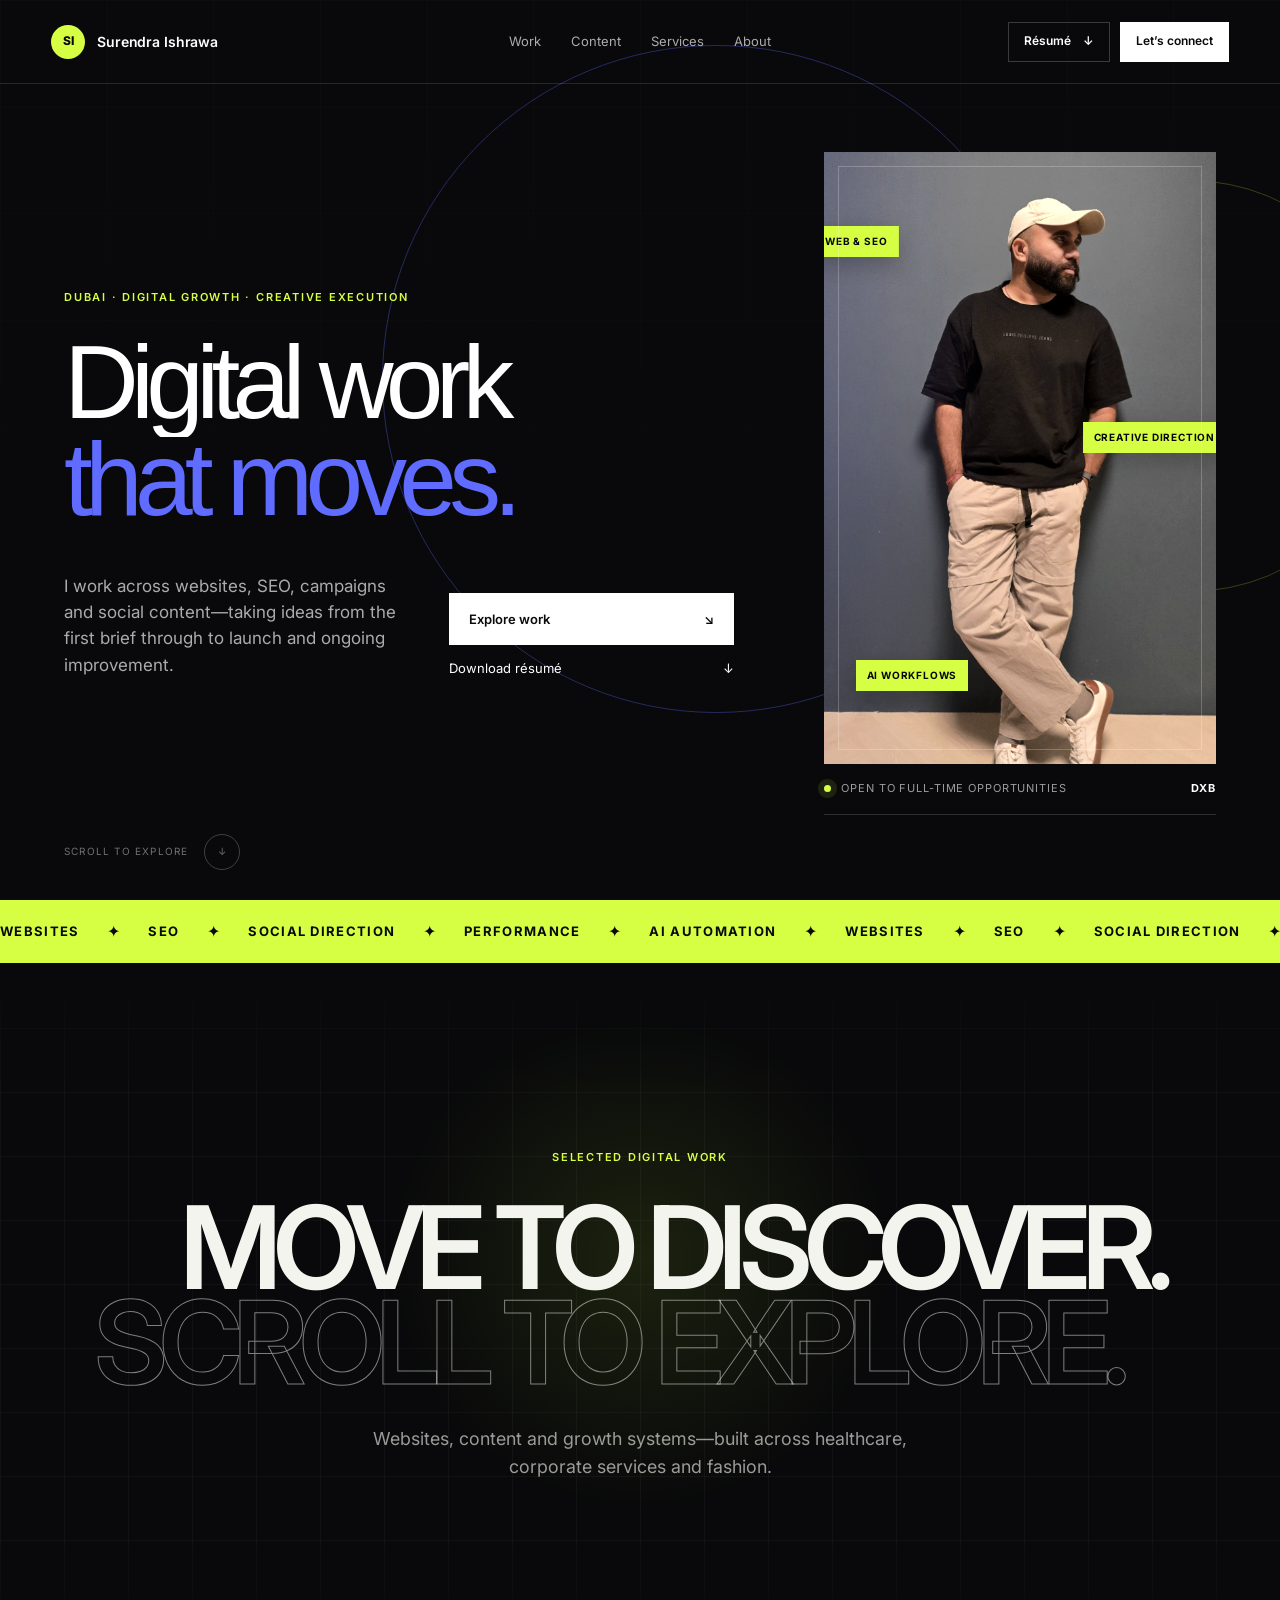
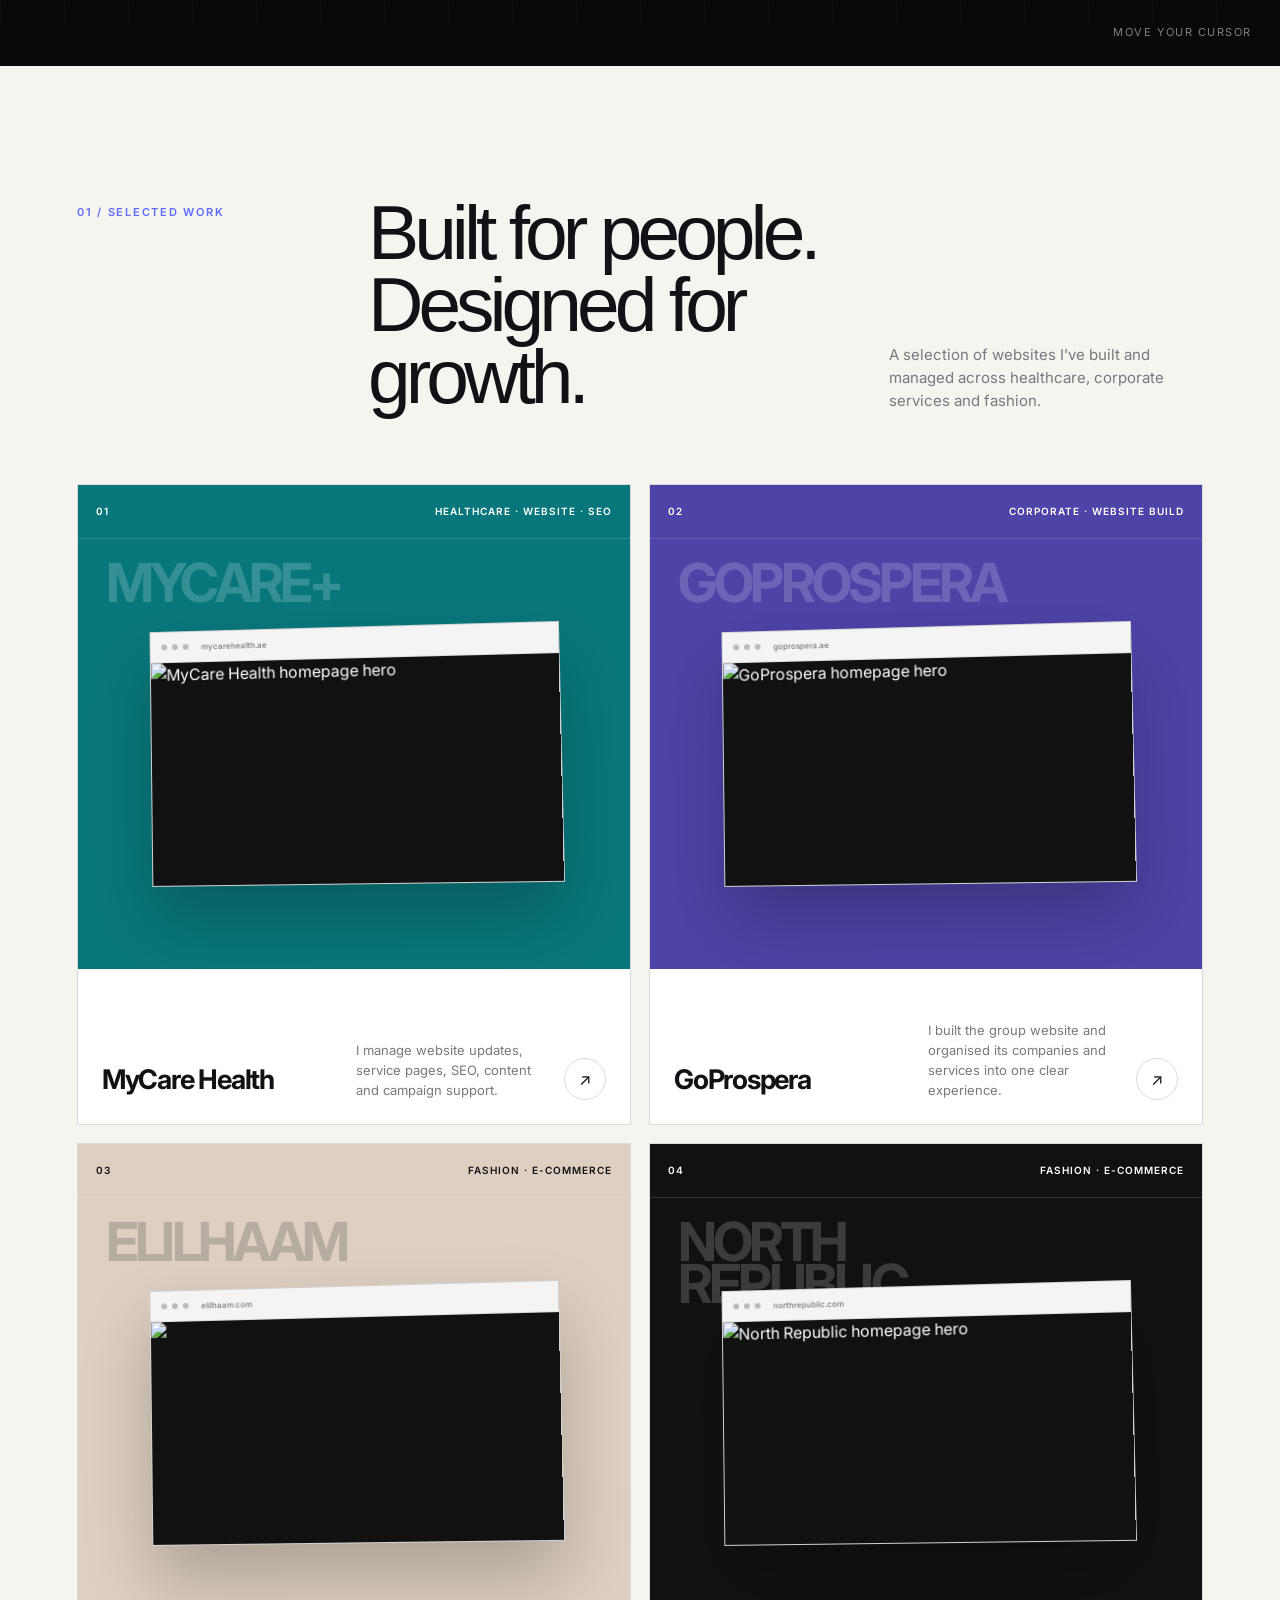
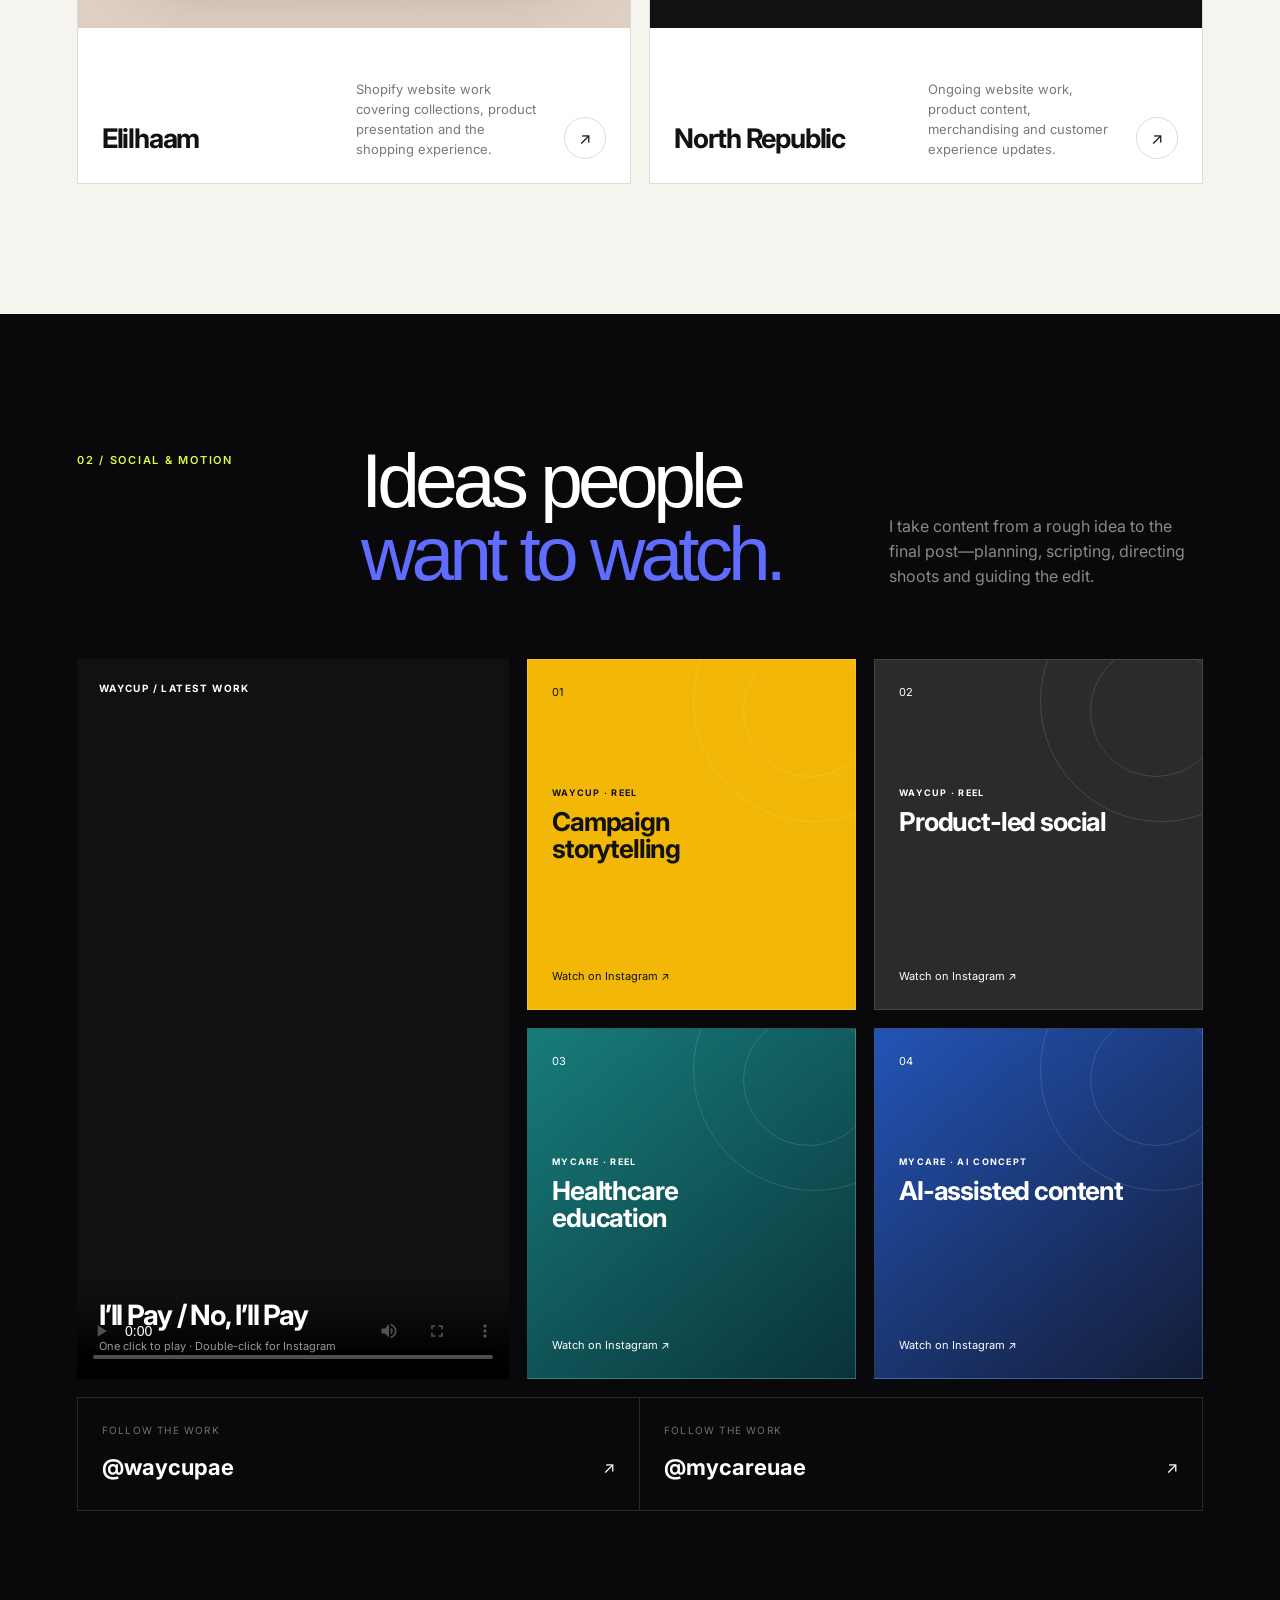
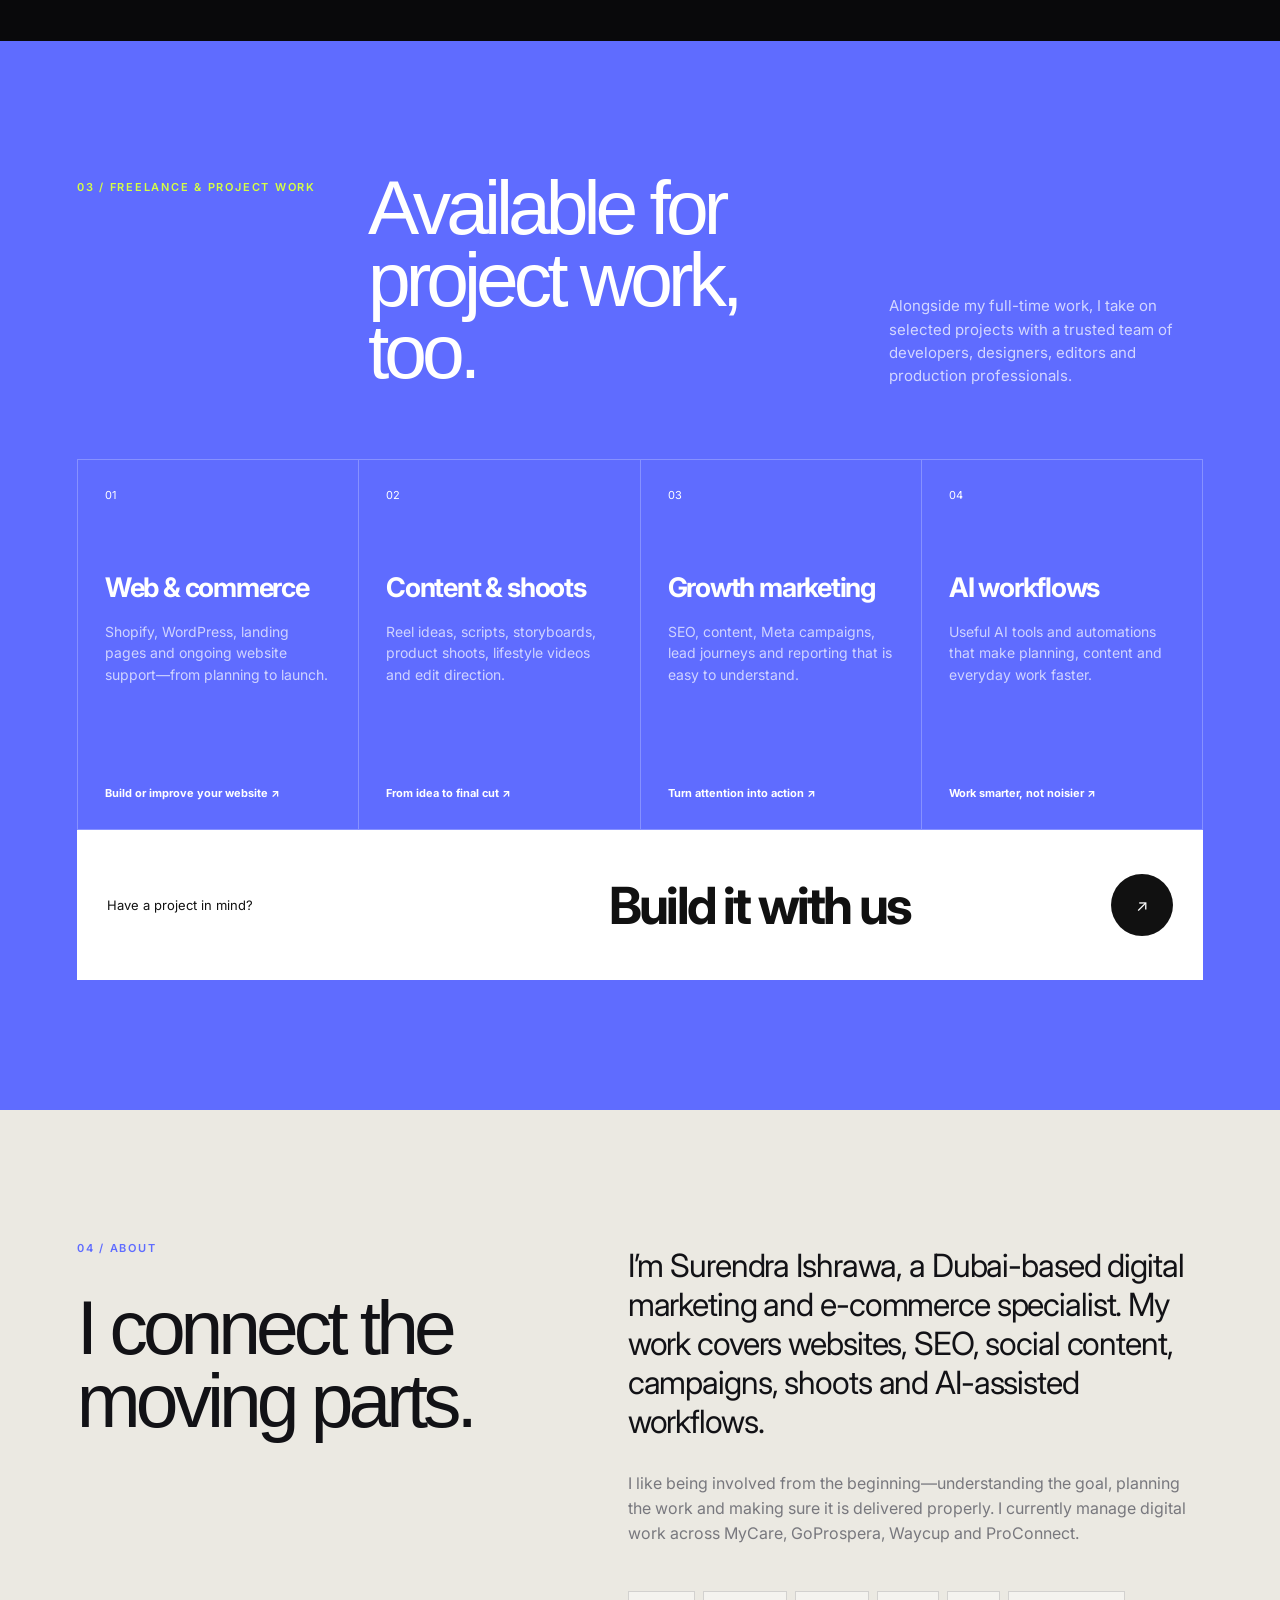
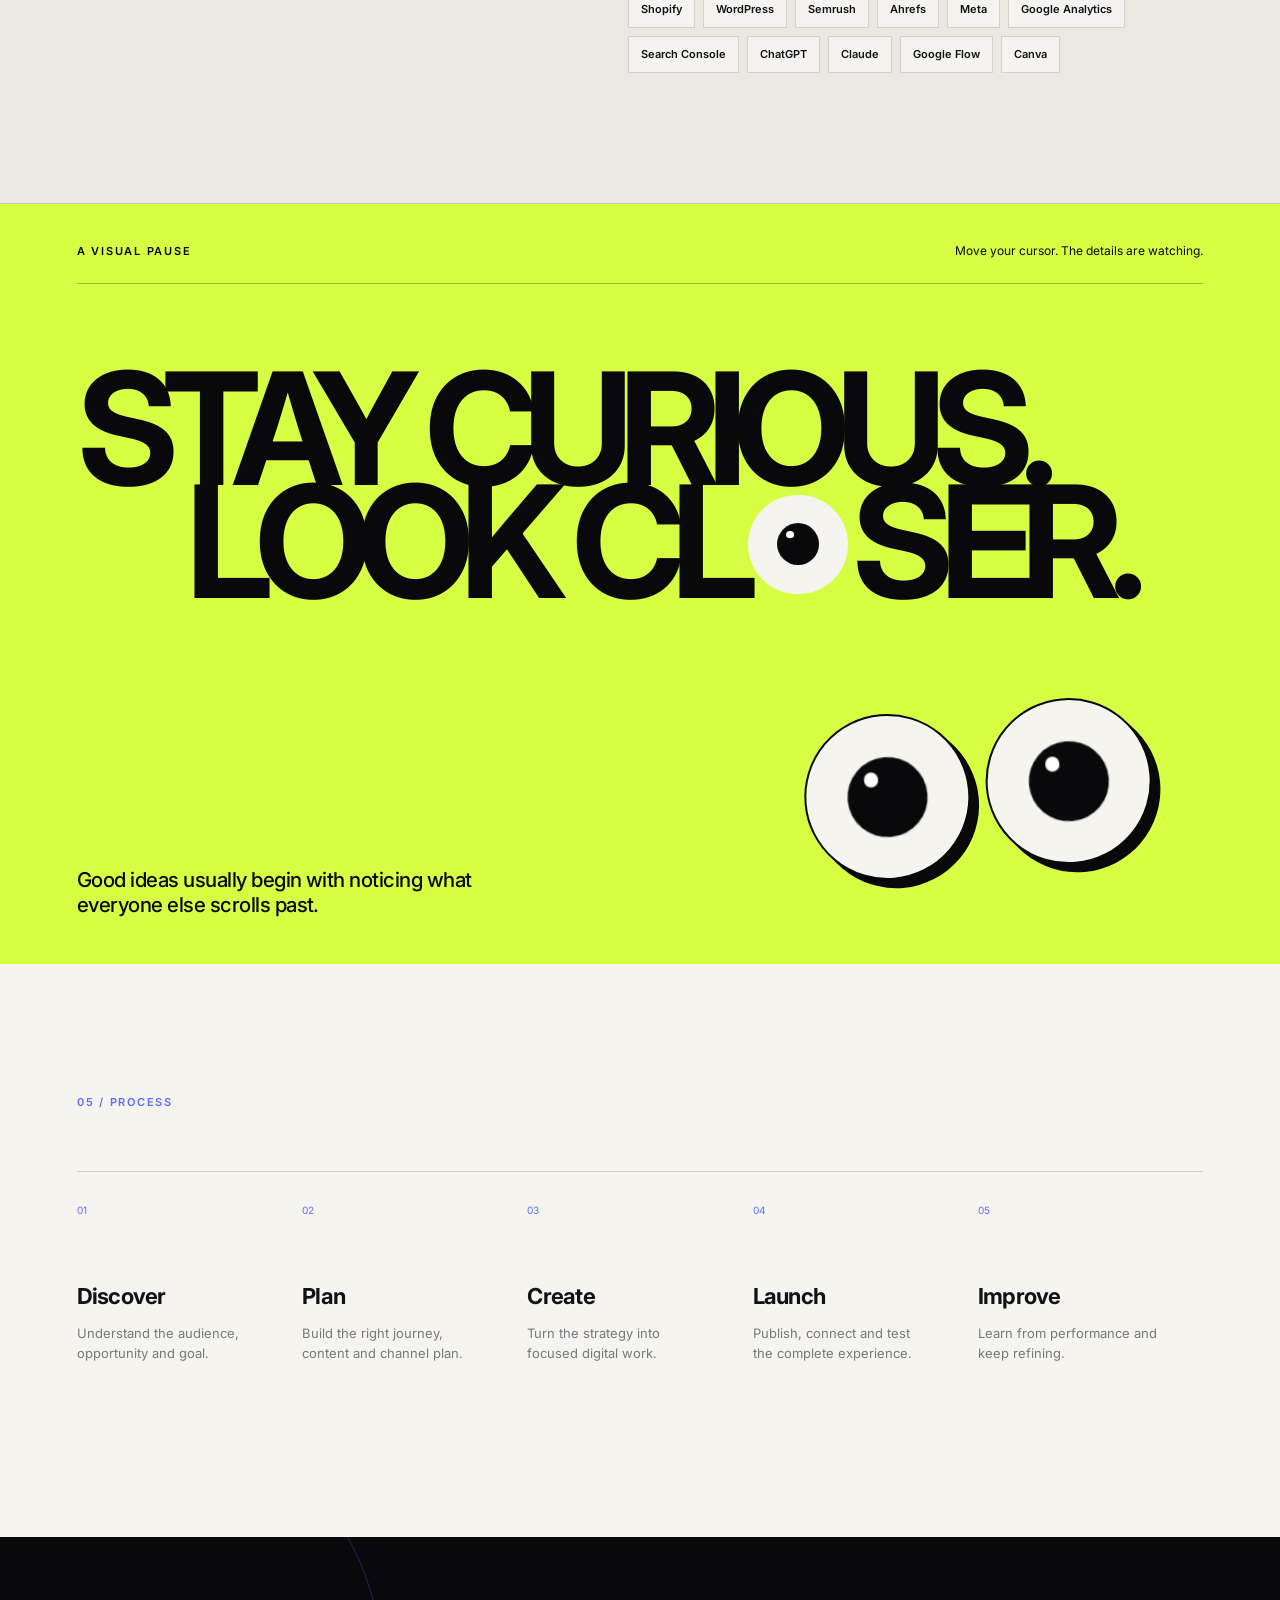
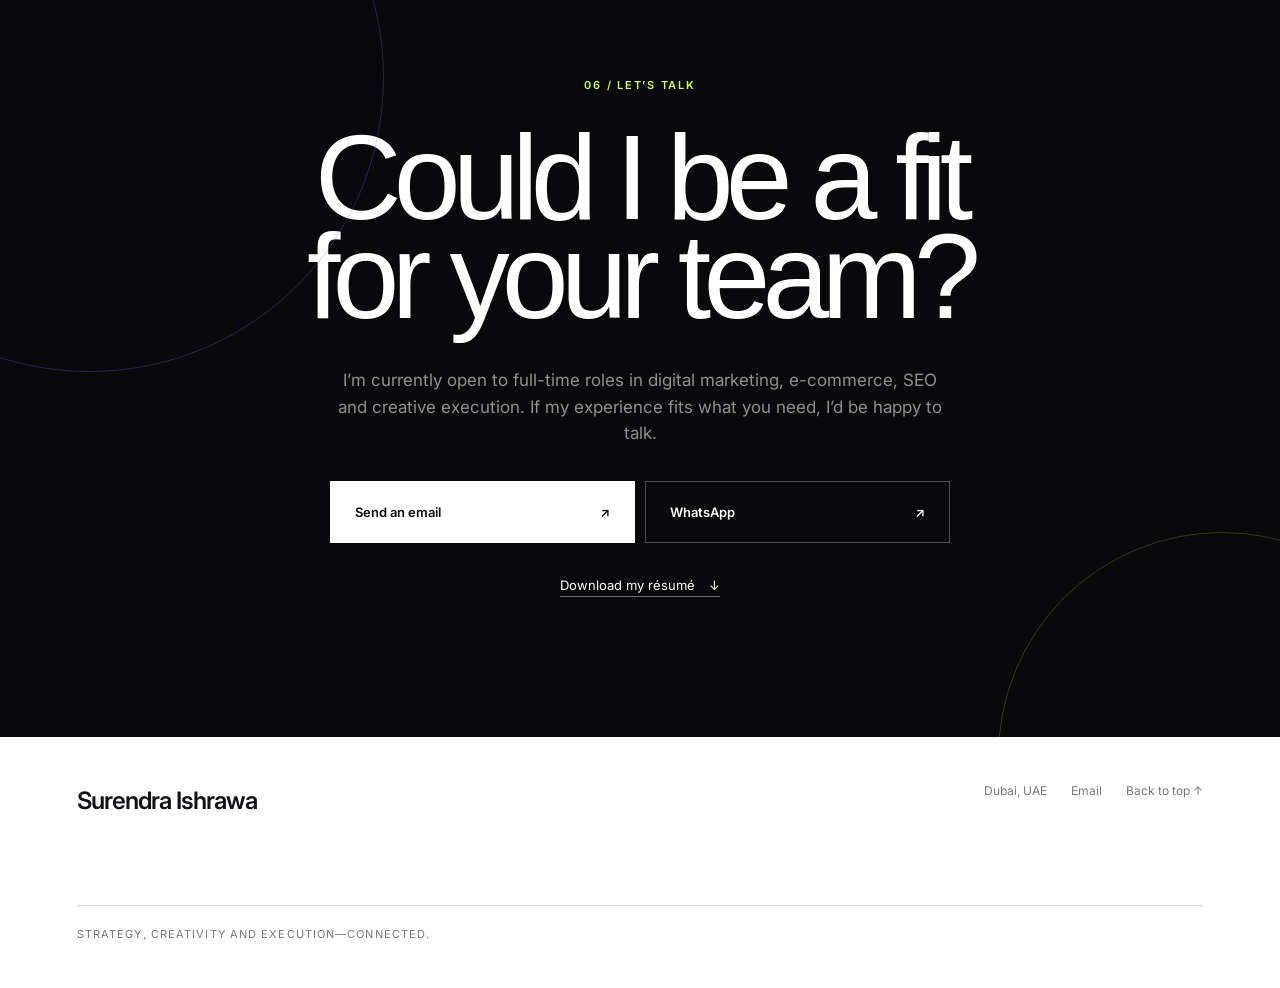
==== commit 4a5a4c72: "Fix mobile creative sections (index.html)" ====
--- a/index.html
+++ b/index.html
@@ -9,7 +9,7 @@
   <link rel="preconnect" href="https://fonts.googleapis.com">
   <link rel="preconnect" href="https://fonts.gstatic.com" crossorigin>
   <link href="https://fonts.googleapis.com/css2?family=Inter:wght@400;500;600;700&display=swap" rel="stylesheet">
-  <link rel="stylesheet" href="styles.css?v=7">
+  <link rel="stylesheet" href="styles.css?v=8">
   <link rel="icon" type="image/svg+xml" href="favicon.svg">
 </head>
 <body>
--- a/styles.css
+++ b/styles.css
@@ -11,15 +11,17 @@
 .content-section{padding:130px clamp(22px,6vw,96px);color:#fff;background:var(--black)}.content-heading{margin-bottom:70px;display:grid;grid-template-columns:.7fr 1.4fr .9fr;gap:40px;align-items:end}.content-heading .section-index{align-self:start;margin-top:8px}.content-heading h2 span{color:var(--blue)}.content-heading>p:last-child{margin:0;color:rgba(255,255,255,.52)}.reel-showcase{display:grid;grid-template-columns:minmax(300px,.78fr) minmax(0,1.22fr);gap:18px}.featured-reel{position:relative;min-height:720px;padding:0;overflow:hidden;color:#fff;text-align:left;border:0;background:#222;cursor:pointer}.featured-reel video{position:absolute;inset:0;width:100%;height:100%;object-fit:cover;transition:transform .8s}.featured-reel:hover video{transform:scale(1.035)}.reel-overlay{position:absolute;inset:0;background:linear-gradient(180deg,rgba(0,0,0,.34),transparent 38%,rgba(0,0,0,.82))}.reel-brand{position:absolute;left:22px;top:22px;font-size:10px;font-weight:700;letter-spacing:.14em}.play-circle{position:absolute;left:50%;top:50%;width:80px;height:80px;display:grid;place-items:center;padding-left:5px;border:1px solid rgba(255,255,255,.65);border-radius:50%;background:rgba(9,9,11,.25);backdrop-filter:blur(10px);transform:translate(-50%,-50%);transition:.3s}.featured-reel:hover .play-circle{color:#000;background:var(--lime);border-color:var(--lime);transform:translate(-50%,-50%) scale(1.08)}.reel-title{position:absolute;left:22px;right:22px;bottom:24px;display:grid}.reel-title b{font-size:28px;letter-spacing:-.04em}.reel-title small{color:rgba(255,255,255,.6);font-size:11px}.reel-links{display:grid;grid-template-columns:repeat(2,1fr);gap:18px}.reel-link{position:relative;min-height:351px;padding:24px;display:flex;flex-direction:column;overflow:hidden;background:#202024;border:1px solid rgba(255,255,255,.12);transition:.3s}.reel-link:before,.reel-link:after{content:"";position:absolute;border:1px solid rgba(255,255,255,.13);border-radius:50%;transition:transform .5s}.reel-link:before{width:240px;height:240px;right:-80px;top:-80px}.reel-link:after{width:130px;height:130px;right:-20px;top:-15px}.reel-link:hover{transform:translateY(-5px);border-color:var(--lime)}.reel-link:hover:before{transform:scale(1.18)}.waycup-link{color:#121212;background:var(--yellow)}.waycup-link.alt{color:#fff;background:#2b2b2e}.mycare-link{background:linear-gradient(140deg,#177c7a,#0a333a)}.mycare-link.alt{background:linear-gradient(140deg,#2354b6,#131c36)}.reel-number{font-size:11px}.reel-type{margin:85px 0 8px;font-size:9px;font-weight:700;letter-spacing:.14em}.reel-link b{max-width:230px;font-size:26px;line-height:1.05;letter-spacing:-.045em}.reel-link i{margin-top:auto;font-size:11px;font-style:normal}.brand-links{margin-top:18px;display:grid;grid-template-columns:1fr 1fr;border:1px solid rgba(255,255,255,.12)}.brand-links a{min-height:112px;padding:20px 24px;display:grid;grid-template-columns:1fr auto;align-items:center;border-right:1px solid rgba(255,255,255,.12)}.brand-links a:last-child{border-right:0}.brand-links span{grid-column:1/-1;color:rgba(255,255,255,.42);font-size:10px;text-transform:uppercase;letter-spacing:.12em}.brand-links b{font-size:22px}.brand-links i{font-style:normal}
 .services-section{color:#fff;background:var(--blue)}.section-intro.light .section-index{color:var(--lime)}.section-intro.light .section-copy{color:rgba(255,255,255,.72)}.service-grid{display:grid;grid-template-columns:repeat(4,1fr);border-top:1px solid rgba(255,255,255,.25);border-left:1px solid rgba(255,255,255,.25)}.service-card{min-height:370px;padding:27px;display:flex;flex-direction:column;border-right:1px solid rgba(255,255,255,.25);border-bottom:1px solid rgba(255,255,255,.25);transition:color .3s,background .3s}.service-card:hover{color:#111;background:var(--lime)}.service-card>span{font-size:11px}.service-card h3{margin:70px 0 18px;font-size:27px;line-height:1.05;letter-spacing:-.045em}.service-card p{margin:0;color:rgba(255,255,255,.7);font-size:14px}.service-card:hover p{color:rgba(0,0,0,.62)}.service-card b{margin-top:auto;font-size:11px}.project-cta{min-height:150px;padding:26px 30px;display:grid;grid-template-columns:1fr 1fr auto;align-items:center;color:#111;background:#fff}.project-cta span{font-size:13px}.project-cta b{font-size:clamp(28px,4vw,58px);letter-spacing:-.055em}.project-cta i{width:62px;height:62px;display:grid;place-items:center;color:#fff;background:#111;border-radius:50%;font-style:normal;transition:.3s}.project-cta:hover i{color:#111;background:var(--lime);transform:rotate(45deg)}
 .about-section{display:grid;grid-template-columns:.9fr 1.1fr;gap:80px;background:var(--paper);border-bottom:1px solid var(--line)}.about-lead .section-index{color:var(--blue)}.about-body{padding-top:6px}.about-main{margin:0 0 30px;font-size:clamp(25px,2.5vw,38px);line-height:1.22;letter-spacing:-.035em}.about-body>p:not(.about-main){max-width:630px;color:var(--muted)}.tools{margin-top:45px;display:flex;flex-wrap:wrap;gap:8px}.tools span{padding:9px 12px;border:1px solid var(--line);background:rgba(255,255,255,.44);font-size:11px;font-weight:600}
+.curiosity-section{position:relative;min-height:760px;padding:38px clamp(22px,6vw,96px) 46px;display:flex;flex-direction:column;overflow:hidden;color:#09090b;background:var(--lime);cursor:crosshair}.curiosity-top{display:flex;align-items:center;justify-content:space-between;padding-bottom:22px;border-bottom:1px solid rgba(9,9,11,.28)}.curiosity-top .section-index,.curiosity-top p{margin:0;color:#09090b}.curiosity-top>p:last-child{font-size:12px}.curiosity-title{position:relative;z-index:2;margin:clamp(54px,7vw,98px) 0 0;font-size:clamp(86px,12.2vw,206px);font-weight:700;line-height:.72;letter-spacing:-.09em;text-transform:uppercase}.curiosity-title>span{display:block;white-space:nowrap}.curiosity-title>span:last-child{margin-left:8.5vw}.eye-letter{position:relative;display:inline-grid;width:.64em;height:.64em;margin:0 .025em;place-items:center;vertical-align:.02em;border-radius:50%;background:#f5f4ef}.eye-letter .eye-pupil{width:42%;height:42%}.eye-pair{position:absolute;z-index:3;right:clamp(36px,10vw,170px);bottom:92px;display:flex;gap:clamp(8px,1.2vw,20px);transform:rotate(-5deg)}.eye{position:relative;width:clamp(108px,13vw,205px);aspect-ratio:1;overflow:hidden;border:2px solid #09090b;border-radius:50%;background:#f5f4ef;box-shadow:8px 9px 0 #09090b}.eye-pupil{position:absolute;left:50%;top:50%;width:49%;height:49%;border-radius:50%;background:#09090b;transform:translate(-50%,-50%);will-change:transform}.eye-pupil:after{content:"";position:absolute;left:22%;top:18%;width:18%;height:18%;border-radius:50%;background:#fff}.curiosity-note{max-width:440px;margin:auto 0 0;font-size:clamp(17px,1.6vw,23px);font-weight:500;line-height:1.25;letter-spacing:-.025em}.curiosity-section.is-looking .eye{animation:eyeBlink .42s ease}
 .process-section{background:var(--white)}.process-section>.section-index{color:var(--blue)}.process-line{position:relative;margin-top:60px;display:grid;grid-template-columns:repeat(5,1fr);border-top:1px solid var(--line)}.process-progress{position:absolute;left:0;top:-1px;width:0;height:2px;background:var(--blue)}.process-line article{min-height:235px;padding:24px 24px 20px 0}.process-line article span{font-size:10px;color:var(--blue)}.process-line h3{margin:58px 0 10px;font-size:22px;letter-spacing:-.035em}.process-line p{max-width:180px;margin:0;color:var(--muted);font-size:13px}
 .contact-section{position:relative;padding:140px 24px;overflow:hidden;color:#fff;text-align:center;background:var(--black)}.contact-section .section-index{color:var(--lime)}.contact-section h2{font-size:clamp(65px,9.4vw,145px);line-height:.82}.contact-copy{max-width:610px;margin:42px auto 0;color:rgba(255,255,255,.55);font-size:17px}.contact-buttons{max-width:620px;margin:35px auto 0;display:grid;grid-template-columns:1fr 1fr;gap:10px}.button.large{min-height:62px;padding:0 24px}.bottom-resume{margin-top:32px;display:inline-flex;gap:14px;border-bottom:1px solid rgba(255,255,255,.4);font-size:13px}.contact-orbit span{position:absolute;border:1px solid rgba(95,108,255,.3);border-radius:50%}.contact-orbit span:first-child{width:46vw;height:46vw;left:-16vw;top:-12vw}.contact-orbit span:last-child{width:35vw;height:35vw;right:-13vw;bottom:-19vw;border-color:rgba(214,255,67,.2)}
 .motion-showcase{position:relative;min-height:78vh;padding:clamp(96px,12vw,170px) clamp(24px,7vw,110px);display:grid;place-items:center;overflow:hidden;color:#f4f4ef;background:#09090b;isolation:isolate;cursor:crosshair}.motion-showcase:before{content:"";position:absolute;inset:0;z-index:-3;background:radial-gradient(circle at 50% 42%,rgba(196,255,52,.1),transparent 34%),linear-gradient(rgba(255,255,255,.035) 1px,transparent 1px),linear-gradient(90deg,rgba(255,255,255,.035) 1px,transparent 1px);background-size:auto,64px 64px,64px 64px;mask-image:linear-gradient(to bottom,transparent,#000 18%,#000 82%,transparent)}.motion-copy{position:relative;z-index:4;width:min(1050px,100%);text-align:center;pointer-events:none}.motion-copy .section-index{color:var(--lime)}.motion-copy h2{margin:0;font-size:clamp(58px,9vw,150px);font-weight:600;line-height:.82;letter-spacing:-.075em;text-transform:uppercase}.motion-copy h2 span{display:block;will-change:transform}.motion-copy h2 span:last-child{color:transparent;-webkit-text-stroke:1px rgba(244,244,239,.5)}.motion-copy>p:last-child{max-width:560px;margin:36px auto 0;color:rgba(244,244,239,.62);font-size:clamp(15px,1.4vw,18px);line-height:1.55}.motion-cards{display:none}.trail-layer{position:absolute;inset:0;z-index:3;pointer-events:none}.trail-image{position:absolute;width:clamp(150px,14vw,230px);aspect-ratio:1.55;overflow:hidden;border:1px solid rgba(255,255,255,.36);background:#151517;box-shadow:0 24px 70px rgba(0,0,0,.38);transform:translate(-50%,-50%);will-change:transform,opacity}.trail-image img{width:100%;height:100%;object-fit:cover}.motion-hint{position:absolute;right:28px;bottom:25px;z-index:4;color:rgba(255,255,255,.48);font-size:11px;letter-spacing:.14em;text-transform:uppercase;pointer-events:none}
 footer{padding:45px clamp(22px,6vw,96px);display:grid;grid-template-columns:1fr auto;gap:26px;align-items:start;background:#fff}.footer-brand{font-size:24px;font-weight:600;letter-spacing:-.04em}footer>div{display:flex;gap:24px;color:var(--muted);font-size:12px}footer>div a:hover{color:#000}footer p{grid-column:1/-1;margin:60px 0 0;padding-top:20px;color:var(--muted);border-top:1px solid var(--line);font-size:11px;text-transform:uppercase;letter-spacing:.1em}
 .video-modal{position:fixed;z-index:200;inset:0;padding:70px 20px 20px;display:grid;place-items:center;background:rgba(0,0,0,.92);backdrop-filter:blur(15px);visibility:hidden;opacity:0;transition:.3s}.video-modal.open{visibility:visible;opacity:1}.video-modal video{max-width:min(430px,90vw);max-height:84vh;box-shadow:0 30px 80px rgba(0,0,0,.5)}.video-modal button{position:absolute;right:25px;top:20px;padding:10px 14px;color:#fff;border:1px solid rgba(255,255,255,.3);background:transparent;cursor:pointer}
 .reveal{opacity:0;transform:translateY(30px);transition:opacity .75s cubic-bezier(.2,.7,.2,1),transform .75s cubic-bezier(.2,.7,.2,1)}.reveal.in-view{opacity:1;transform:none}
-@keyframes titleUp{to{transform:none}}@keyframes orbit{to{transform:rotate(360deg)}}@keyframes float{0%,100%{margin-top:0}50%{margin-top:-10px}}@keyframes bob{0%,100%{transform:translateY(0)}50%{transform:translateY(6px)}}@keyframes marquee{to{transform:translateX(-50%)}}
+@keyframes titleUp{to{transform:none}}@keyframes orbit{to{transform:rotate(360deg)}}@keyframes float{0%,100%{margin-top:0}50%{margin-top:-10px}}@keyframes bob{0%,100%{transform:translateY(0)}50%{transform:translateY(6px)}}@keyframes marquee{to{transform:translateX(-50%)}}@keyframes eyeBlink{0%,100%{transform:scaleY(1)}50%{transform:scaleY(.08)}}
 @media(max-width:1100px){.desktop-nav{display:none}.menu-toggle{display:block}.header-cta{display:none}.hero{height:auto;min-height:100svh;grid-template-columns:1fr .58fr}.hero-title{font-size:clamp(64px,9vw,100px)}.section-intro,.content-heading{grid-template-columns:.55fr 1.45fr}.section-copy,.content-heading>p:last-child{grid-column:2}.project-stage{height:360px}.project-info{grid-template-columns:1fr auto}.project-info p{grid-column:1/-1;grid-row:2}.service-grid{grid-template-columns:repeat(2,1fr)}.reel-showcase{grid-template-columns:.7fr 1.3fr}.featured-reel{min-height:630px}.reel-link{min-height:306px}.about-section{grid-template-columns:1fr 1fr;gap:50px}}
 @media(max-width:760px){html{scroll-padding-top:68px}.cursor-glow{display:none}.site-header{height:68px;padding:0 18px;grid-template-columns:1fr auto}.site-header.scrolled{height:64px}.brand b{font-size:13px}.brand span{width:31px;height:31px}.header-actions{gap:7px}.resume-link{padding:0 11px;min-height:38px}.menu-toggle{width:38px;height:38px}.hero{min-height:0;padding:103px 18px 44px;display:block}.hero:before{width:100vw;height:100vw;right:-35%;top:15%}.hero:after{display:none}.hero-copy{display:block}.kicker{margin-bottom:26px;font-size:9px}.hero-title{font-size:clamp(58px,18.2vw,84px);line-height:.85}.hero-bottom{margin-top:26px;display:block}.hero-bottom p{font-size:15px}.hero-buttons{margin-top:25px}.hero-portrait{margin-top:48px}.portrait-shell{width:100%;height:590px}.portrait-label{font-size:8px}.availability{width:100%}.scroll-cue{display:none}.capability-marquee{padding:15px 0}.work-section,.content-section,.services-section,.about-section,.process-section{padding:82px 18px}.section-intro,.content-heading{display:block;margin-bottom:42px}.section-intro h2,.content-heading h2,.about-lead h2{font-size:48px}.section-intro .section-index,.content-heading .section-index{margin-bottom:22px}.section-copy,.content-heading>p:last-child{margin-top:24px}.project-list{grid-template-columns:1fr}.project-stage{height:310px;padding:24px}.project-wordmark{font-size:44px}.browser-card{width:92%;height:235px}.project-info{min-height:140px;padding:20px}.project-info h3{font-size:24px}.reel-showcase{display:block}.featured-reel{width:100%;min-height:640px}.reel-links{margin-top:14px;display:flex;overflow-x:auto;scroll-snap-type:x mandatory}.reel-link{flex:0 0 82%;min-height:350px;scroll-snap-align:center}.brand-links{grid-template-columns:1fr}.brand-links a{border-right:0;border-bottom:1px solid rgba(255,255,255,.12)}.brand-links a:last-child{border-bottom:0}.service-grid{grid-template-columns:1fr}.service-card{min-height:300px}.service-card h3{margin-top:50px}.project-cta{min-height:190px;padding:24px;grid-template-columns:1fr auto}.project-cta span{grid-column:1/-1}.project-cta b{font-size:34px}.about-section{display:block}.about-body{margin-top:44px}.about-main{font-size:27px}.process-line{display:block;margin-left:12px;padding-left:30px;border-top:0;border-left:1px solid var(--line)}.process-progress{left:-1px;top:0;width:2px;height:0}.process-line article{min-height:180px;padding:10px 0}.process-line h3{margin:35px 0 8px}.contact-section{padding:100px 18px}.contact-section h2{font-size:63px}.contact-copy{font-size:15px}.contact-buttons{grid-template-columns:1fr}.contact-orbit span:first-child{width:100vw;height:100vw}.contact-orbit span:last-child{width:80vw;height:80vw}footer{grid-template-columns:1fr;padding:35px 18px}footer>div{flex-wrap:wrap;gap:14px 22px}footer p{margin-top:25px}.video-modal{padding-top:70px}}
+@media(max-width:760px){.curiosity-section{min-height:590px;padding:25px 18px 30px;cursor:default}.curiosity-top>p:last-child{display:none}.curiosity-title{margin-top:70px;font-size:clamp(54px,18vw,78px);line-height:.8}.curiosity-title>span:last-child{margin-left:0}.eye-pair{right:24px;bottom:90px;gap:7px;transform:rotate(-4deg)}.eye{width:88px;box-shadow:5px 6px 0 #09090b}.curiosity-note{max-width:235px;font-size:15px}.eye-letter{display:inline-grid}}
 @media(max-width:380px){.resume-link{display:none}.hero-title{font-size:56px}.portrait-shell{height:510px}.section-intro h2,.content-heading h2,.about-lead h2{font-size:42px}.contact-section h2{font-size:53px}}
 @media(max-width:760px),(pointer:coarse){.motion-showcase{min-height:690px;padding:88px 18px 68px;cursor:default}.motion-showcase:before{background-size:auto,38px 38px,38px 38px}.motion-copy{align-self:start}.motion-copy h2{font-size:clamp(50px,15vw,78px);line-height:.86}.motion-copy>p:last-child{margin-top:24px}.trail-layer,.motion-hint{display:none}.motion-cards{position:absolute;left:0;right:0;bottom:18px;height:300px;display:block;pointer-events:none}.motion-cards figure{position:absolute;width:58vw;max-width:270px;margin:0;overflow:hidden;border:1px solid rgba(255,255,255,.32);background:#171719;box-shadow:0 18px 48px rgba(0,0,0,.42)}.motion-cards figure:nth-child(1){left:-5%;top:56px;transform:rotate(-7deg)}.motion-cards figure:nth-child(2){left:22%;top:8px;z-index:2;transform:rotate(3deg)}.motion-cards figure:nth-child(3){right:-5%;top:70px;transform:rotate(8deg)}.motion-cards figure:nth-child(4){display:none}.motion-cards img{width:100%;aspect-ratio:1.55;object-fit:cover}.motion-cards figcaption{padding:8px 10px;color:rgba(255,255,255,.7);font-size:9px;letter-spacing:.12em;text-transform:uppercase}}
 @media(prefers-reduced-motion:reduce){html{scroll-behavior:auto}*,*:before,*:after{animation:none!important;transition:none!important}.hero-title .line>span{transform:none}.reveal{opacity:1;transform:none}.marquee-track{transform:none}}
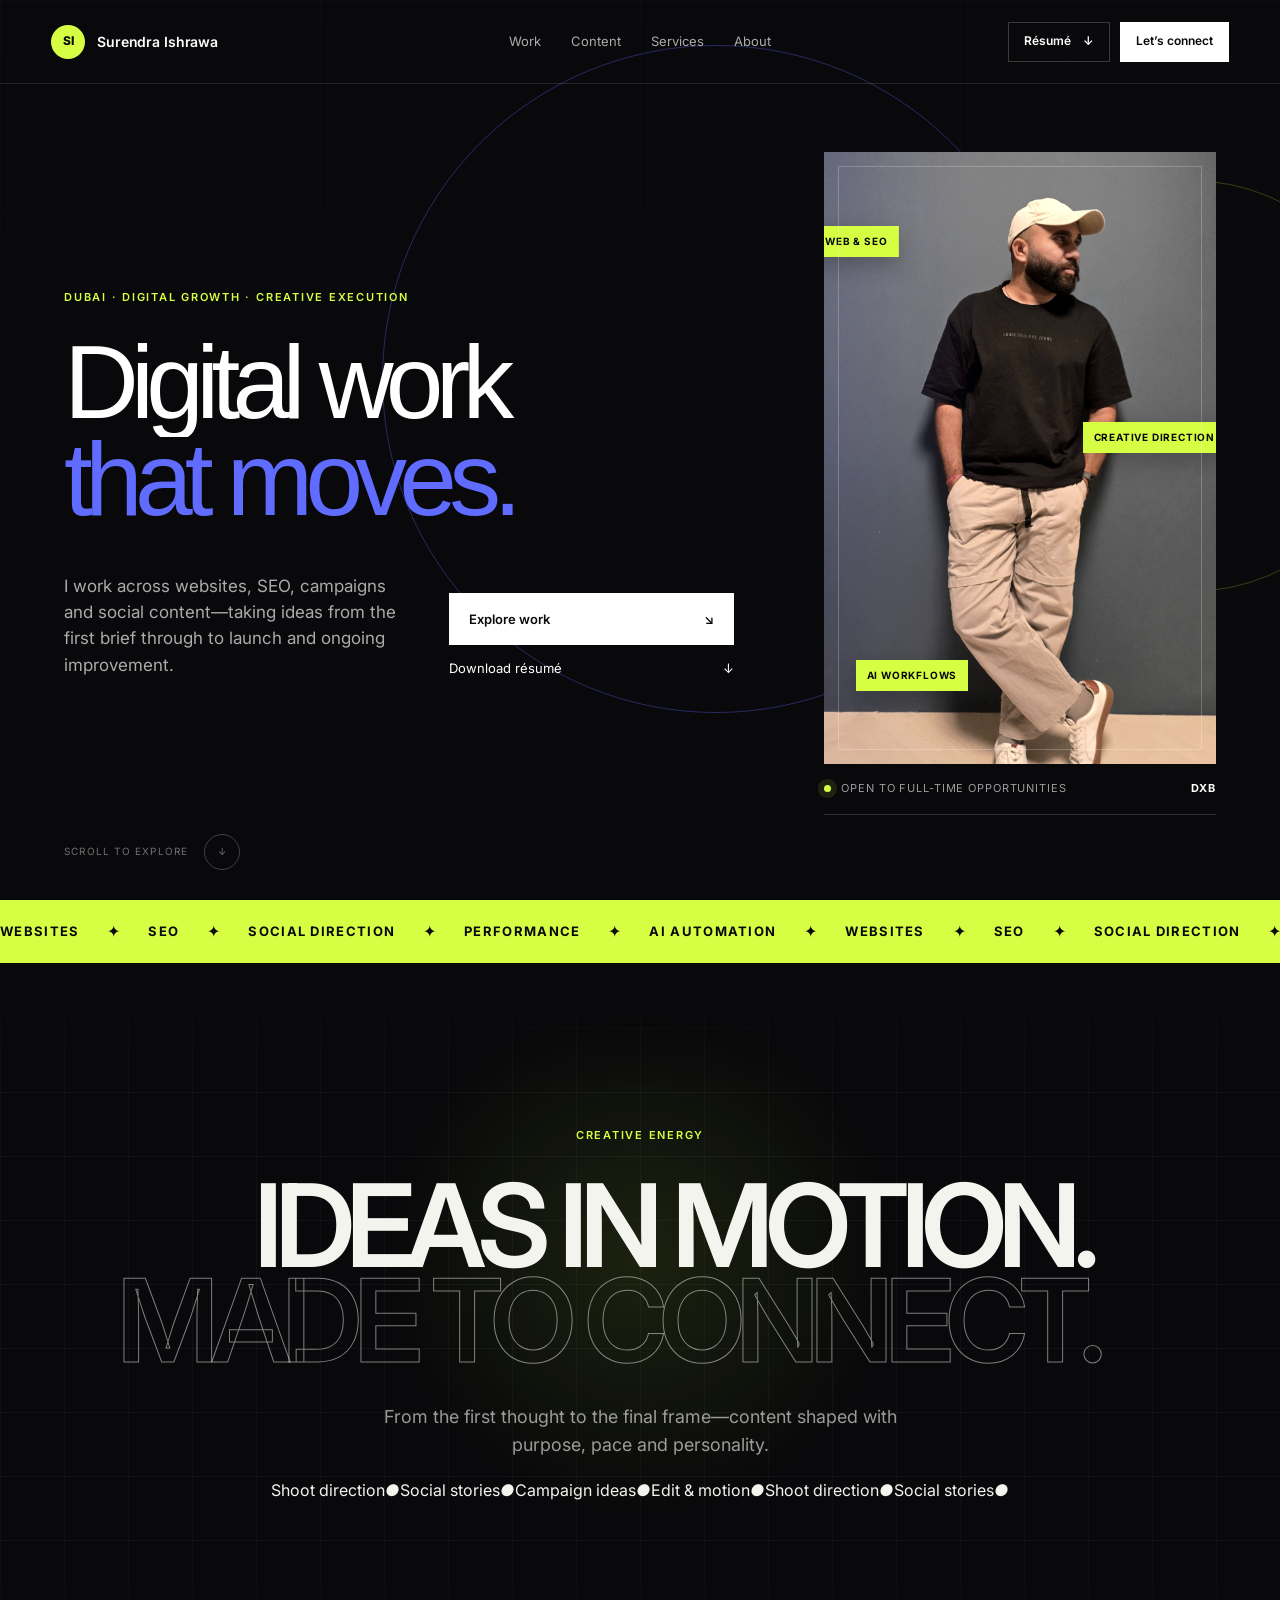
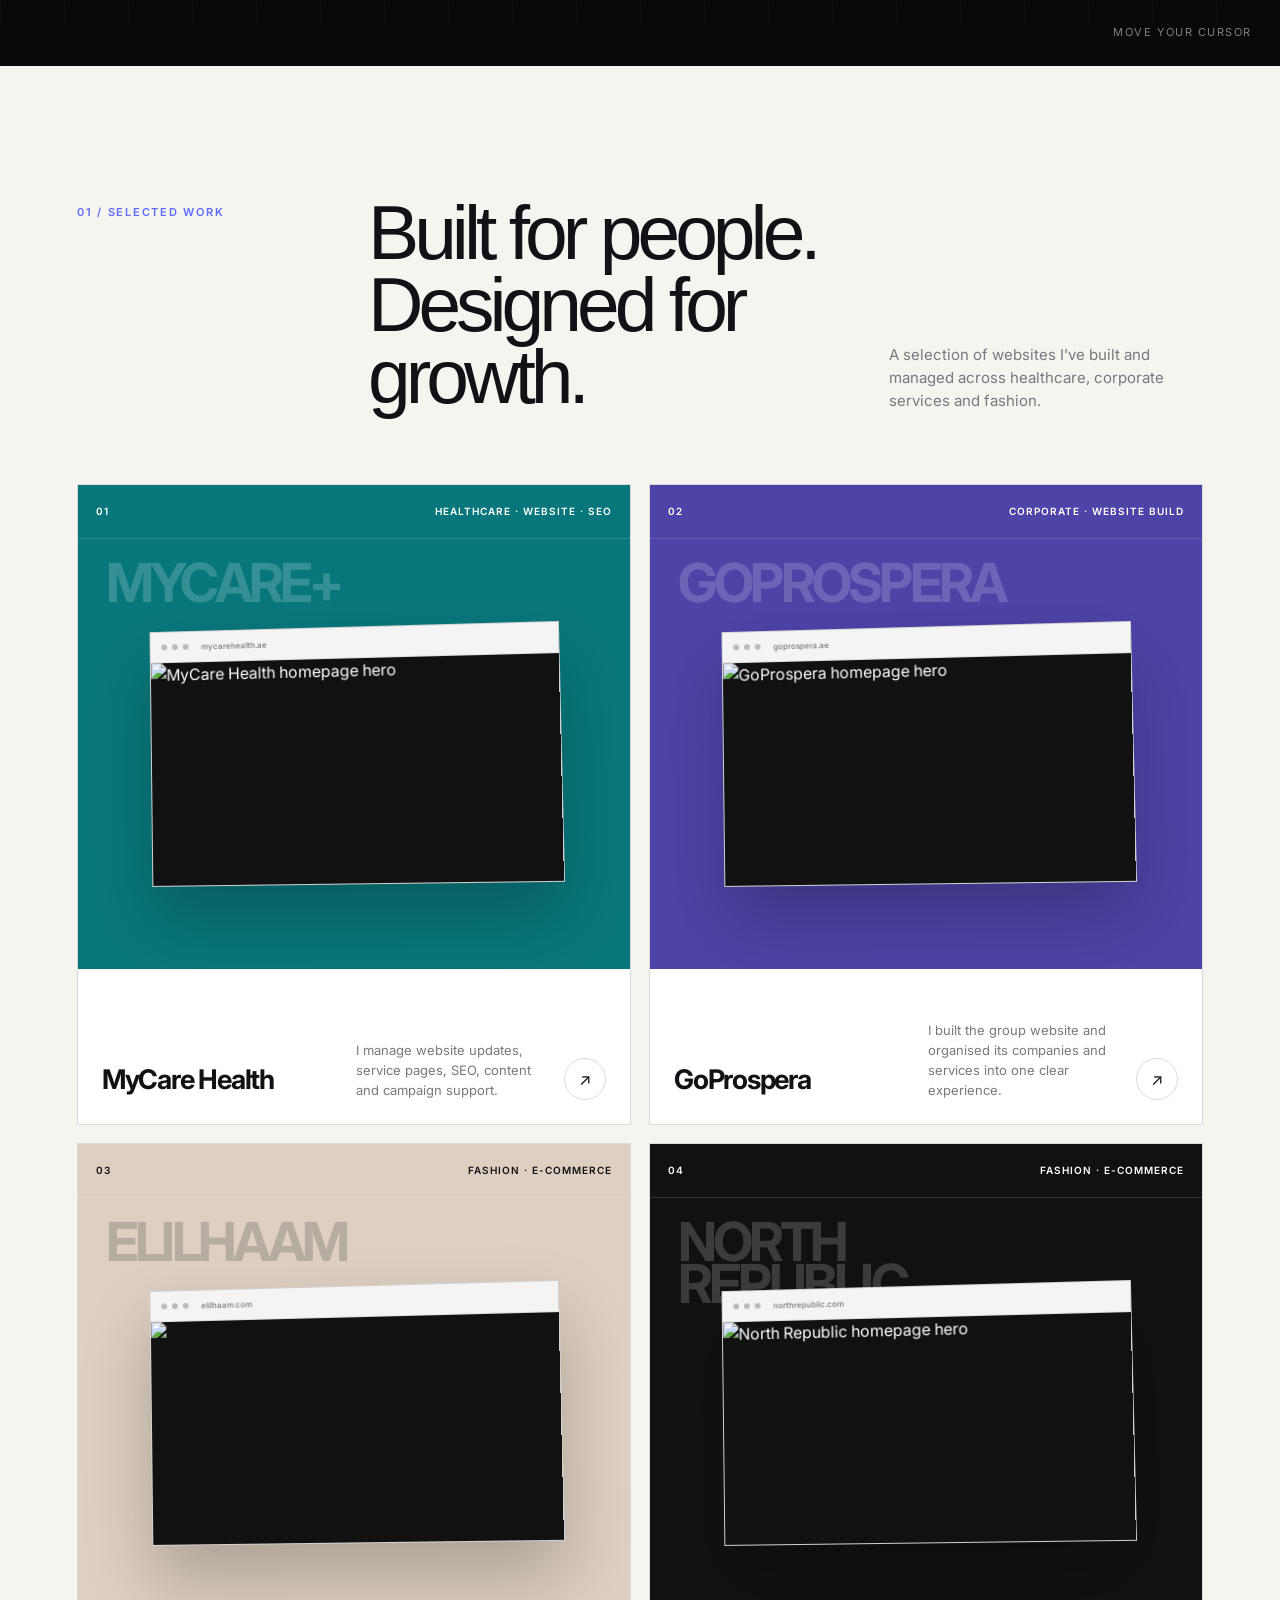
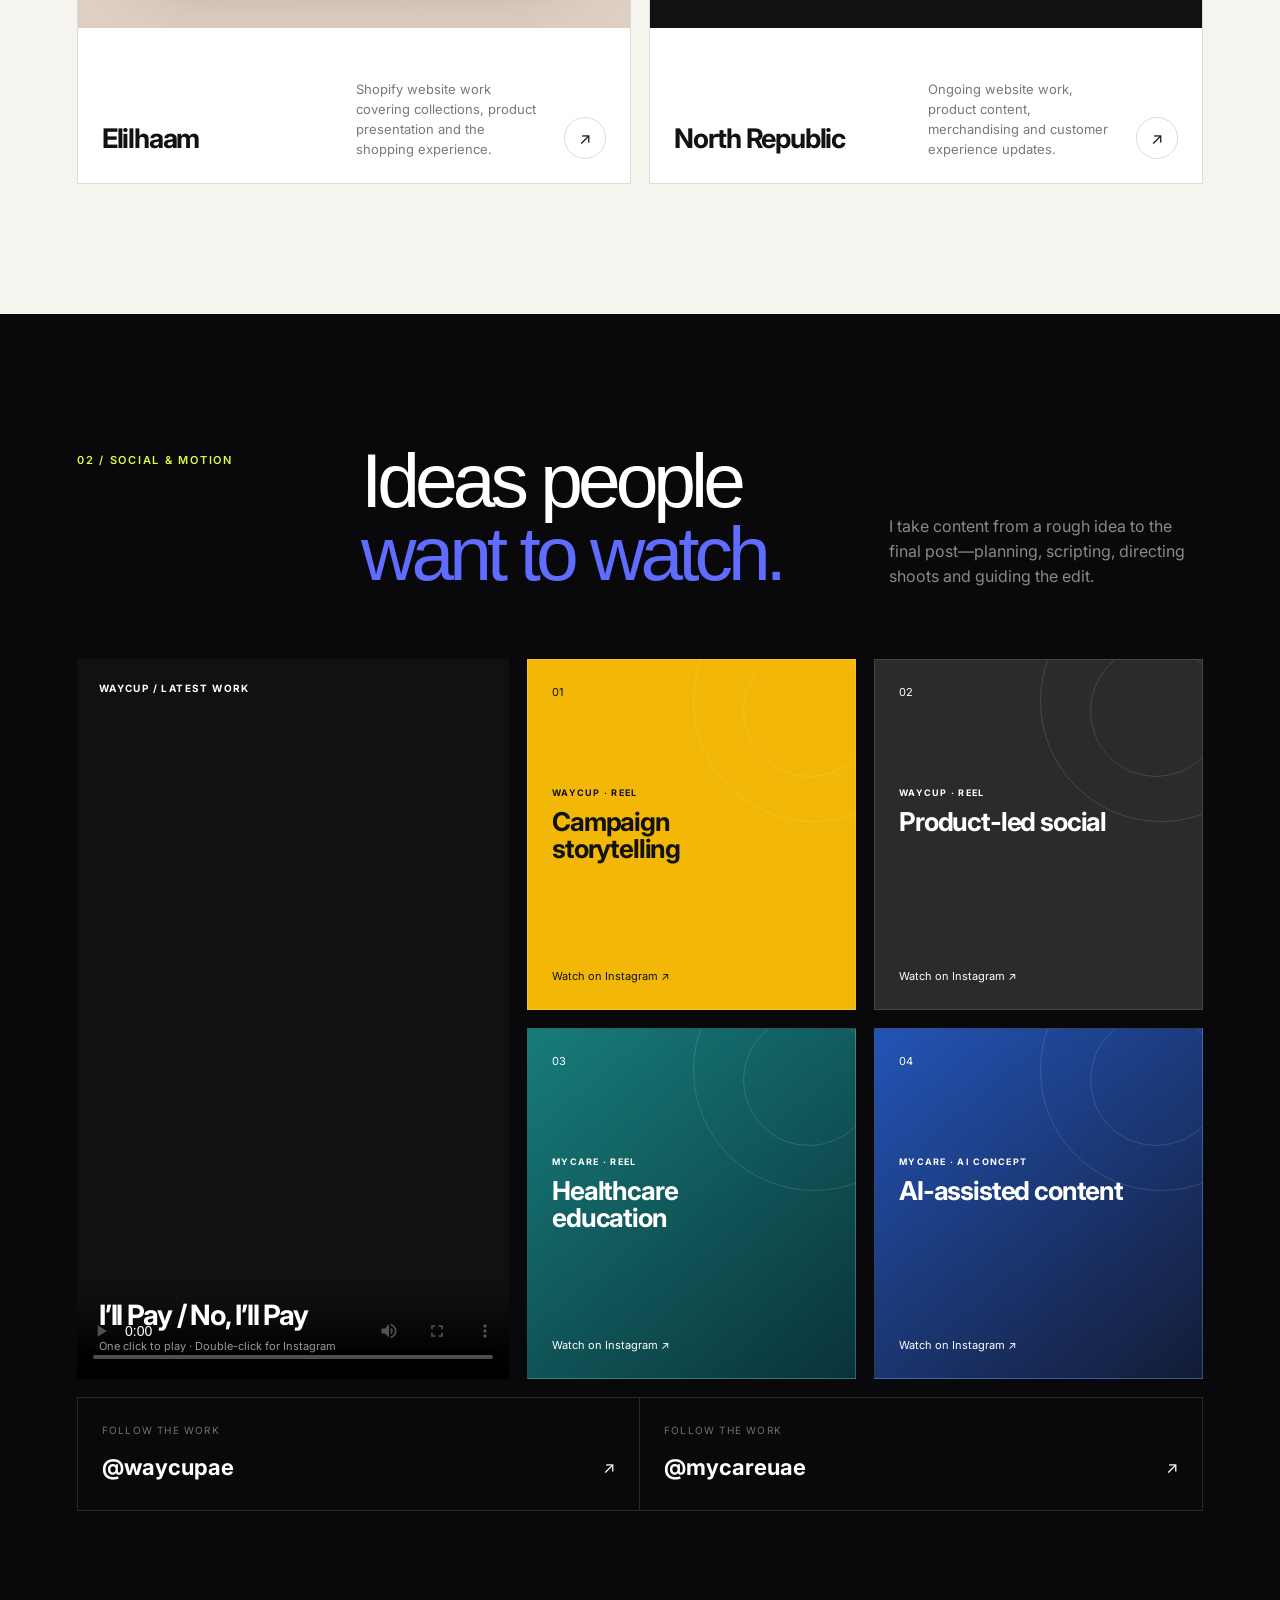
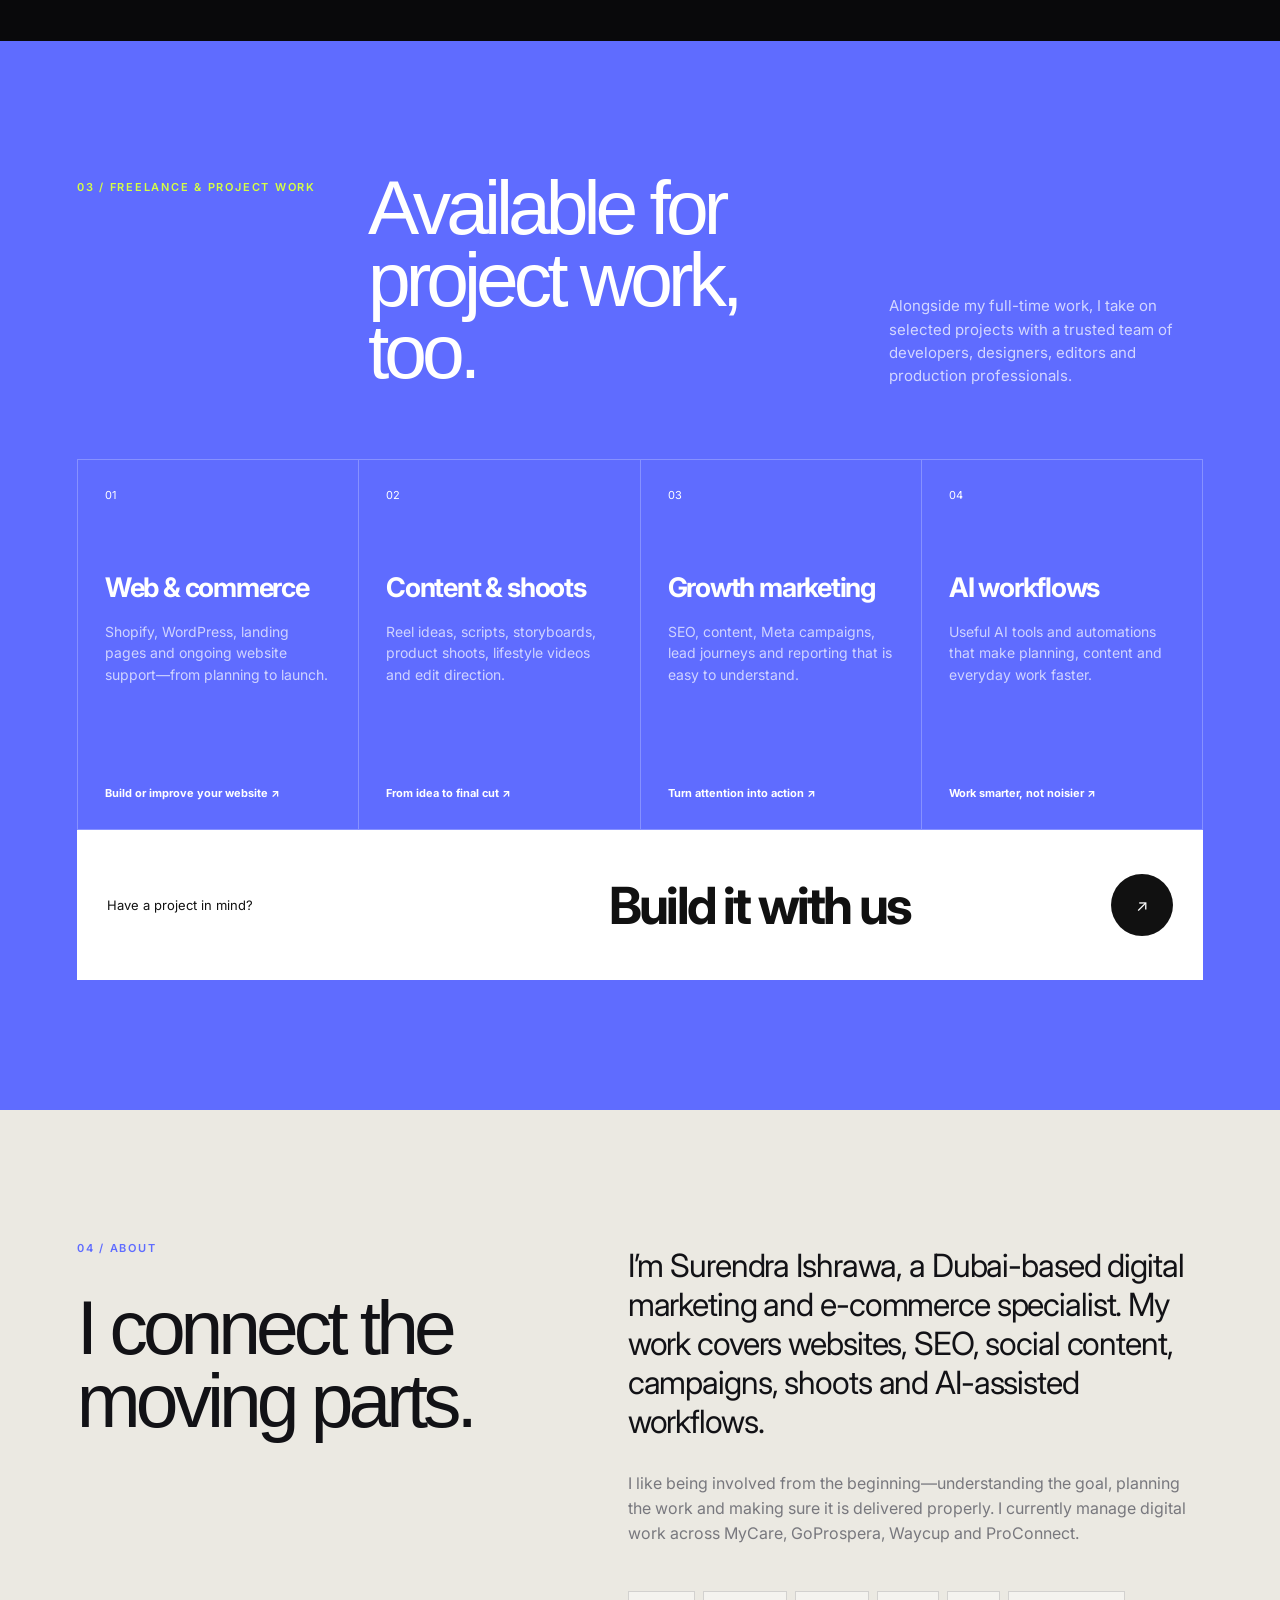
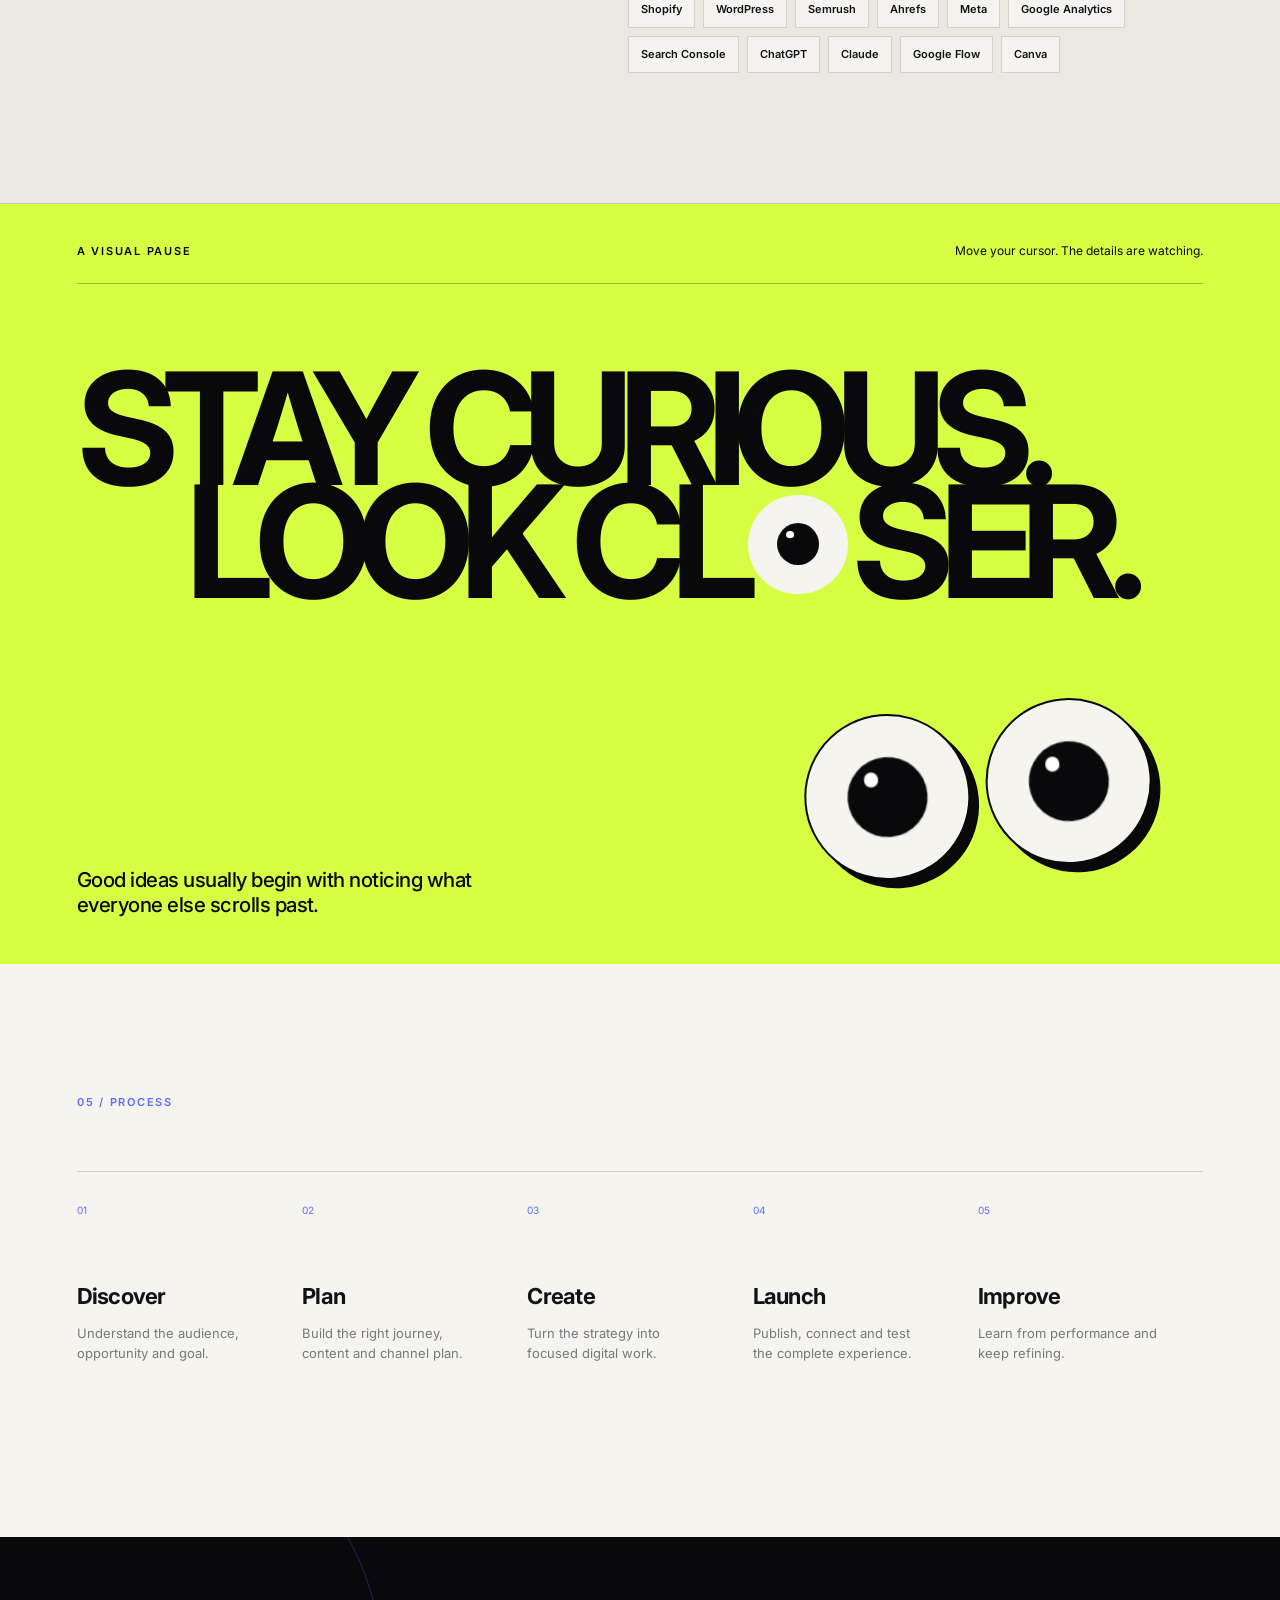
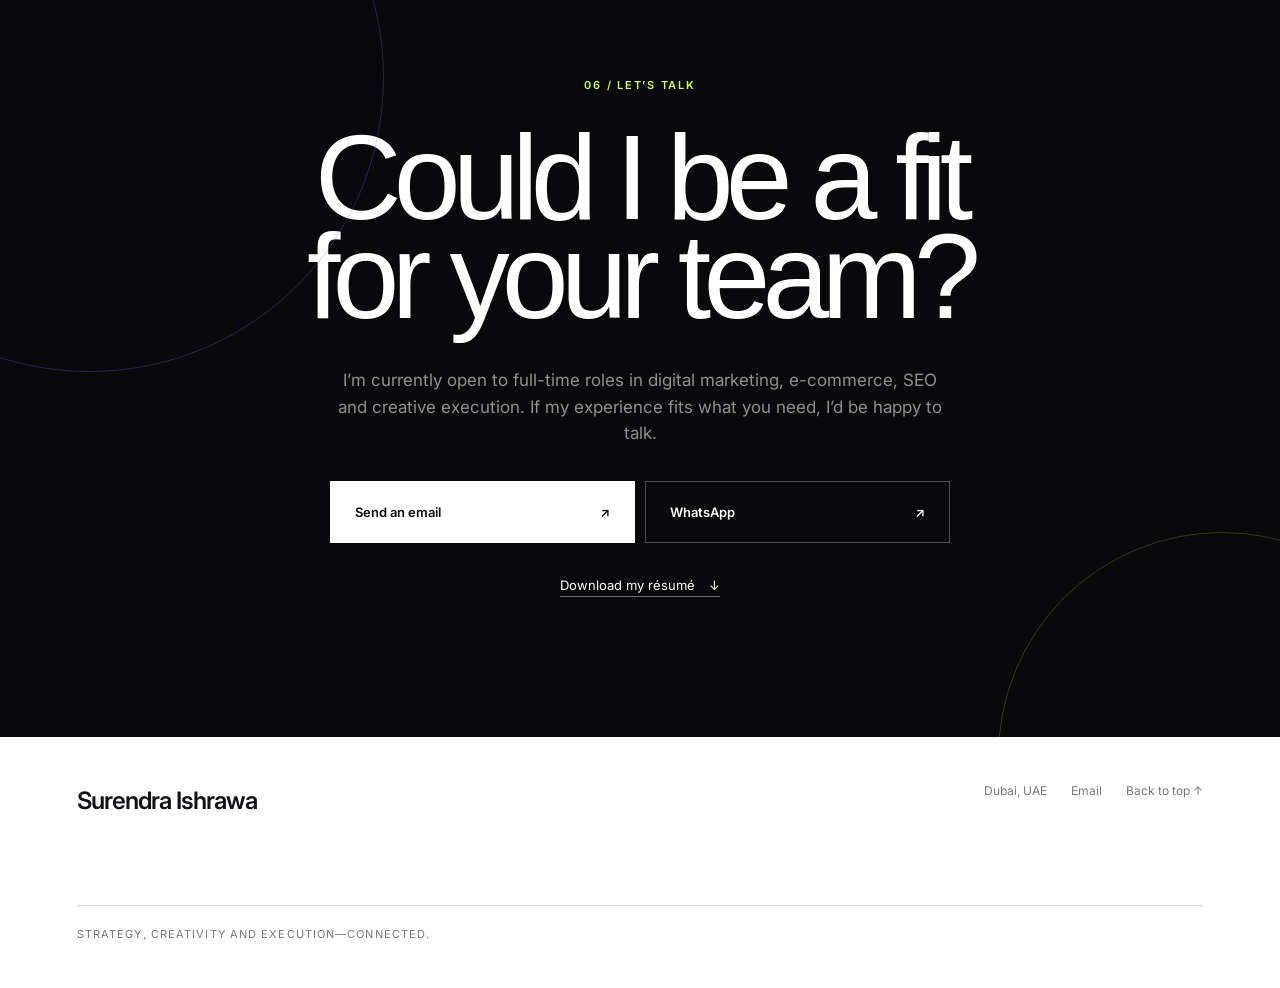
==== commit 8e434409: "Refine creative showcase for mobile (index.html)" ====
--- a/index.html
+++ b/index.html
@@ -9,7 +9,7 @@
   <link rel="preconnect" href="https://fonts.googleapis.com">
   <link rel="preconnect" href="https://fonts.gstatic.com" crossorigin>
   <link href="https://fonts.googleapis.com/css2?family=Inter:wght@400;500;600;700&display=swap" rel="stylesheet">
-  <link rel="stylesheet" href="styles.css?v=8">
+  <link rel="stylesheet" href="styles.css?v=9">
   <link rel="icon" type="image/svg+xml" href="favicon.svg">
 </head>
 <body>
@@ -48,18 +48,13 @@
 
     <div class="capability-marquee" aria-label="Core capabilities"><div class="marquee-track"><span>WEBSITES</span><i>✦</i><span>SEO</span><i>✦</i><span>SOCIAL DIRECTION</span><i>✦</i><span>PERFORMANCE</span><i>✦</i><span>AI AUTOMATION</span><i>✦</i><span>WEBSITES</span><i>✦</i><span>SEO</span><i>✦</i><span>SOCIAL DIRECTION</span><i>✦</i><span>PERFORMANCE</span><i>✦</i><span>AI AUTOMATION</span><i>✦</i></div></div>
 
-    <section class="motion-showcase" aria-label="Interactive preview of selected website work" data-image-trail data-images="https://surendra-ishrawa-portfolio.travelguru625.chatgpt.site/project-mycare.webp|https://surendra-ishrawa-portfolio.travelguru625.chatgpt.site/project-prospera.webp|https://surendra-ishrawa-portfolio.travelguru625.chatgpt.site/project-elilhaam.webp|https://surendra-ishrawa-portfolio.travelguru625.chatgpt.site/project-north.webp">
+    <section class="motion-showcase" aria-label="Interactive creative direction showcase" data-image-trail data-images="waycup-latest-poster.jpg|surendra.jpg|waycup-latest-poster.jpg|surendra.jpg" data-labels="Social story|Creative direction|Shoot planning|Edit & motion">
       <div class="motion-copy">
-        <p class="section-index">Selected digital work</p>
-        <h2 data-motion-title><span>Move to discover.</span><span>Scroll to explore.</span></h2>
-        <p>Websites, content and growth systems—built across healthcare, corporate services and fashion.</p>
+        <p class="section-index">Creative energy</p>
+        <h2 data-motion-title><span>Ideas in motion.</span><span>Made to connect.</span></h2>
+        <p>From the first thought to the final frame—content shaped with purpose, pace and personality.</p>
       </div>
-      <div class="motion-cards" aria-hidden="true">
-        <figure><img src="https://surendra-ishrawa-portfolio.travelguru625.chatgpt.site/project-mycare.webp" alt="" width="1600" height="901"><figcaption>MyCare Health</figcaption></figure>
-        <figure><img src="https://surendra-ishrawa-portfolio.travelguru625.chatgpt.site/project-prospera.webp" alt="" width="1600" height="869"><figcaption>GoProspera</figcaption></figure>
-        <figure><img src="https://surendra-ishrawa-portfolio.travelguru625.chatgpt.site/project-elilhaam.webp" alt="" width="1600" height="900"><figcaption>Elilhaam</figcaption></figure>
-        <figure><img src="https://surendra-ishrawa-portfolio.travelguru625.chatgpt.site/project-north.webp" alt="" width="1600" height="900"><figcaption>North Republic</figcaption></figure>
-      </div>
+      <div class="mobile-creative-strip" aria-hidden="true"><div><span>Shoot direction</span><i>●</i><span>Social stories</span><i>●</i><span>Campaign ideas</span><i>●</i><span>Edit & motion</span><i>●</i><span>Shoot direction</span><i>●</i><span>Social stories</span><i>●</i></div></div>
       <div class="trail-layer" aria-hidden="true"></div>
       <span class="motion-hint" aria-hidden="true">Move your cursor</span>
     </section>
--- a/styles.css
+++ b/styles.css
@@ -18,10 +18,10 @@
 footer{padding:45px clamp(22px,6vw,96px);display:grid;grid-template-columns:1fr auto;gap:26px;align-items:start;background:#fff}.footer-brand{font-size:24px;font-weight:600;letter-spacing:-.04em}footer>div{display:flex;gap:24px;color:var(--muted);font-size:12px}footer>div a:hover{color:#000}footer p{grid-column:1/-1;margin:60px 0 0;padding-top:20px;color:var(--muted);border-top:1px solid var(--line);font-size:11px;text-transform:uppercase;letter-spacing:.1em}
 .video-modal{position:fixed;z-index:200;inset:0;padding:70px 20px 20px;display:grid;place-items:center;background:rgba(0,0,0,.92);backdrop-filter:blur(15px);visibility:hidden;opacity:0;transition:.3s}.video-modal.open{visibility:visible;opacity:1}.video-modal video{max-width:min(430px,90vw);max-height:84vh;box-shadow:0 30px 80px rgba(0,0,0,.5)}.video-modal button{position:absolute;right:25px;top:20px;padding:10px 14px;color:#fff;border:1px solid rgba(255,255,255,.3);background:transparent;cursor:pointer}
 .reveal{opacity:0;transform:translateY(30px);transition:opacity .75s cubic-bezier(.2,.7,.2,1),transform .75s cubic-bezier(.2,.7,.2,1)}.reveal.in-view{opacity:1;transform:none}
-@keyframes titleUp{to{transform:none}}@keyframes orbit{to{transform:rotate(360deg)}}@keyframes float{0%,100%{margin-top:0}50%{margin-top:-10px}}@keyframes bob{0%,100%{transform:translateY(0)}50%{transform:translateY(6px)}}@keyframes marquee{to{transform:translateX(-50%)}}@keyframes eyeBlink{0%,100%{transform:scaleY(1)}50%{transform:scaleY(.08)}}
+@keyframes titleUp{to{transform:none}}@keyframes orbit{to{transform:rotate(360deg)}}@keyframes float{0%,100%{margin-top:0}50%{margin-top:-10px}}@keyframes bob{0%,100%{transform:translateY(0)}50%{transform:translateY(6px)}}@keyframes marquee{to{transform:translateX(-50%)}}@keyframes eyeBlink{0%,100%{transform:scaleY(1)}50%{transform:scaleY(.08)}}@keyframes mobileCardLeft{0%,100%{transform:translate3d(0,8px,0) rotate(-7deg)}50%{transform:translate3d(8px,-8px,0) rotate(-4deg)}}@keyframes mobileCardCenter{0%,100%{transform:translate3d(0,0,0) rotate(3deg)}50%{transform:translate3d(-5px,-14px,0) rotate(0)}}@keyframes mobileCardRight{0%,100%{transform:translate3d(0,10px,0) rotate(8deg)}50%{transform:translate3d(-8px,-6px,0) rotate(5deg)}}
 @media(max-width:1100px){.desktop-nav{display:none}.menu-toggle{display:block}.header-cta{display:none}.hero{height:auto;min-height:100svh;grid-template-columns:1fr .58fr}.hero-title{font-size:clamp(64px,9vw,100px)}.section-intro,.content-heading{grid-template-columns:.55fr 1.45fr}.section-copy,.content-heading>p:last-child{grid-column:2}.project-stage{height:360px}.project-info{grid-template-columns:1fr auto}.project-info p{grid-column:1/-1;grid-row:2}.service-grid{grid-template-columns:repeat(2,1fr)}.reel-showcase{grid-template-columns:.7fr 1.3fr}.featured-reel{min-height:630px}.reel-link{min-height:306px}.about-section{grid-template-columns:1fr 1fr;gap:50px}}
 @media(max-width:760px){html{scroll-padding-top:68px}.cursor-glow{display:none}.site-header{height:68px;padding:0 18px;grid-template-columns:1fr auto}.site-header.scrolled{height:64px}.brand b{font-size:13px}.brand span{width:31px;height:31px}.header-actions{gap:7px}.resume-link{padding:0 11px;min-height:38px}.menu-toggle{width:38px;height:38px}.hero{min-height:0;padding:103px 18px 44px;display:block}.hero:before{width:100vw;height:100vw;right:-35%;top:15%}.hero:after{display:none}.hero-copy{display:block}.kicker{margin-bottom:26px;font-size:9px}.hero-title{font-size:clamp(58px,18.2vw,84px);line-height:.85}.hero-bottom{margin-top:26px;display:block}.hero-bottom p{font-size:15px}.hero-buttons{margin-top:25px}.hero-portrait{margin-top:48px}.portrait-shell{width:100%;height:590px}.portrait-label{font-size:8px}.availability{width:100%}.scroll-cue{display:none}.capability-marquee{padding:15px 0}.work-section,.content-section,.services-section,.about-section,.process-section{padding:82px 18px}.section-intro,.content-heading{display:block;margin-bottom:42px}.section-intro h2,.content-heading h2,.about-lead h2{font-size:48px}.section-intro .section-index,.content-heading .section-index{margin-bottom:22px}.section-copy,.content-heading>p:last-child{margin-top:24px}.project-list{grid-template-columns:1fr}.project-stage{height:310px;padding:24px}.project-wordmark{font-size:44px}.browser-card{width:92%;height:235px}.project-info{min-height:140px;padding:20px}.project-info h3{font-size:24px}.reel-showcase{display:block}.featured-reel{width:100%;min-height:640px}.reel-links{margin-top:14px;display:flex;overflow-x:auto;scroll-snap-type:x mandatory}.reel-link{flex:0 0 82%;min-height:350px;scroll-snap-align:center}.brand-links{grid-template-columns:1fr}.brand-links a{border-right:0;border-bottom:1px solid rgba(255,255,255,.12)}.brand-links a:last-child{border-bottom:0}.service-grid{grid-template-columns:1fr}.service-card{min-height:300px}.service-card h3{margin-top:50px}.project-cta{min-height:190px;padding:24px;grid-template-columns:1fr auto}.project-cta span{grid-column:1/-1}.project-cta b{font-size:34px}.about-section{display:block}.about-body{margin-top:44px}.about-main{font-size:27px}.process-line{display:block;margin-left:12px;padding-left:30px;border-top:0;border-left:1px solid var(--line)}.process-progress{left:-1px;top:0;width:2px;height:0}.process-line article{min-height:180px;padding:10px 0}.process-line h3{margin:35px 0 8px}.contact-section{padding:100px 18px}.contact-section h2{font-size:63px}.contact-copy{font-size:15px}.contact-buttons{grid-template-columns:1fr}.contact-orbit span:first-child{width:100vw;height:100vw}.contact-orbit span:last-child{width:80vw;height:80vw}footer{grid-template-columns:1fr;padding:35px 18px}footer>div{flex-wrap:wrap;gap:14px 22px}footer p{margin-top:25px}.video-modal{padding-top:70px}}
-@media(max-width:760px){.curiosity-section{min-height:590px;padding:25px 18px 30px;cursor:default}.curiosity-top>p:last-child{display:none}.curiosity-title{margin-top:70px;font-size:clamp(54px,18vw,78px);line-height:.8}.curiosity-title>span:last-child{margin-left:0}.eye-pair{right:24px;bottom:90px;gap:7px;transform:rotate(-4deg)}.eye{width:88px;box-shadow:5px 6px 0 #09090b}.curiosity-note{max-width:235px;font-size:15px}.eye-letter{display:inline-grid}}
+@media(max-width:760px){.curiosity-section{min-height:620px;padding:25px 18px 30px;cursor:default}.curiosity-top>p:last-child{display:none}.curiosity-title{width:100%;margin-top:68px;font-size:clamp(42px,13.2vw,56px);line-height:.82;letter-spacing:-.085em}.curiosity-title>span{white-space:normal}.curiosity-title>span:last-child{margin:7px 0 0}.eye-pair{right:22px;bottom:102px;gap:7px;transform:rotate(-4deg)}.eye{width:82px;box-shadow:5px 6px 0 #09090b}.curiosity-note{max-width:210px;margin-bottom:2px;font-size:15px;line-height:1.28}.eye-letter{display:inline-grid}}
 @media(max-width:380px){.resume-link{display:none}.hero-title{font-size:56px}.portrait-shell{height:510px}.section-intro h2,.content-heading h2,.about-lead h2{font-size:42px}.contact-section h2{font-size:53px}}
-@media(max-width:760px),(pointer:coarse){.motion-showcase{min-height:690px;padding:88px 18px 68px;cursor:default}.motion-showcase:before{background-size:auto,38px 38px,38px 38px}.motion-copy{align-self:start}.motion-copy h2{font-size:clamp(50px,15vw,78px);line-height:.86}.motion-copy>p:last-child{margin-top:24px}.trail-layer,.motion-hint{display:none}.motion-cards{position:absolute;left:0;right:0;bottom:18px;height:300px;display:block;pointer-events:none}.motion-cards figure{position:absolute;width:58vw;max-width:270px;margin:0;overflow:hidden;border:1px solid rgba(255,255,255,.32);background:#171719;box-shadow:0 18px 48px rgba(0,0,0,.42)}.motion-cards figure:nth-child(1){left:-5%;top:56px;transform:rotate(-7deg)}.motion-cards figure:nth-child(2){left:22%;top:8px;z-index:2;transform:rotate(3deg)}.motion-cards figure:nth-child(3){right:-5%;top:70px;transform:rotate(8deg)}.motion-cards figure:nth-child(4){display:none}.motion-cards img{width:100%;aspect-ratio:1.55;object-fit:cover}.motion-cards figcaption{padding:8px 10px;color:rgba(255,255,255,.7);font-size:9px;letter-spacing:.12em;text-transform:uppercase}}
+@media(max-width:760px),(pointer:coarse){.motion-showcase{min-height:720px;padding:72px 18px 300px;display:block;cursor:default}.motion-showcase:before{background-size:auto,38px 38px,38px 38px}.motion-copy{width:100%}.motion-copy .section-index{margin-bottom:28px}.motion-copy h2{font-size:clamp(46px,13.5vw,62px);line-height:.86}.motion-copy>p:last-child{max-width:340px;margin:24px auto 0;font-size:14px;line-height:1.5}.trail-layer,.motion-hint{display:none}.motion-cards{position:absolute;left:0;right:0;bottom:22px;height:245px;display:block;overflow:hidden;pointer-events:none}.motion-cards figure{position:absolute;width:54vw;max-width:235px;margin:0;overflow:hidden;border:1px solid rgba(255,255,255,.32);background:#171719;box-shadow:0 18px 48px rgba(0,0,0,.42);will-change:transform}.motion-cards figure:nth-child(1){left:-8%;top:60px;animation:mobileCardLeft 5.8s ease-in-out infinite}.motion-cards figure:nth-child(2){left:23%;top:18px;z-index:2;animation:mobileCardCenter 5.2s ease-in-out -1.4s infinite}.motion-cards figure:nth-child(3){right:-8%;top:65px;animation:mobileCardRight 6.1s ease-in-out -.7s infinite}.motion-cards figure:nth-child(4){display:none}.motion-cards img{width:100%;aspect-ratio:1.55;object-fit:cover}.motion-cards figcaption{padding:8px 10px;color:rgba(255,255,255,.7);font-size:9px;letter-spacing:.12em;text-transform:uppercase}}
 @media(prefers-reduced-motion:reduce){html{scroll-behavior:auto}*,*:before,*:after{animation:none!important;transition:none!important}.hero-title .line>span{transform:none}.reveal{opacity:1;transform:none}.marquee-track{transform:none}}
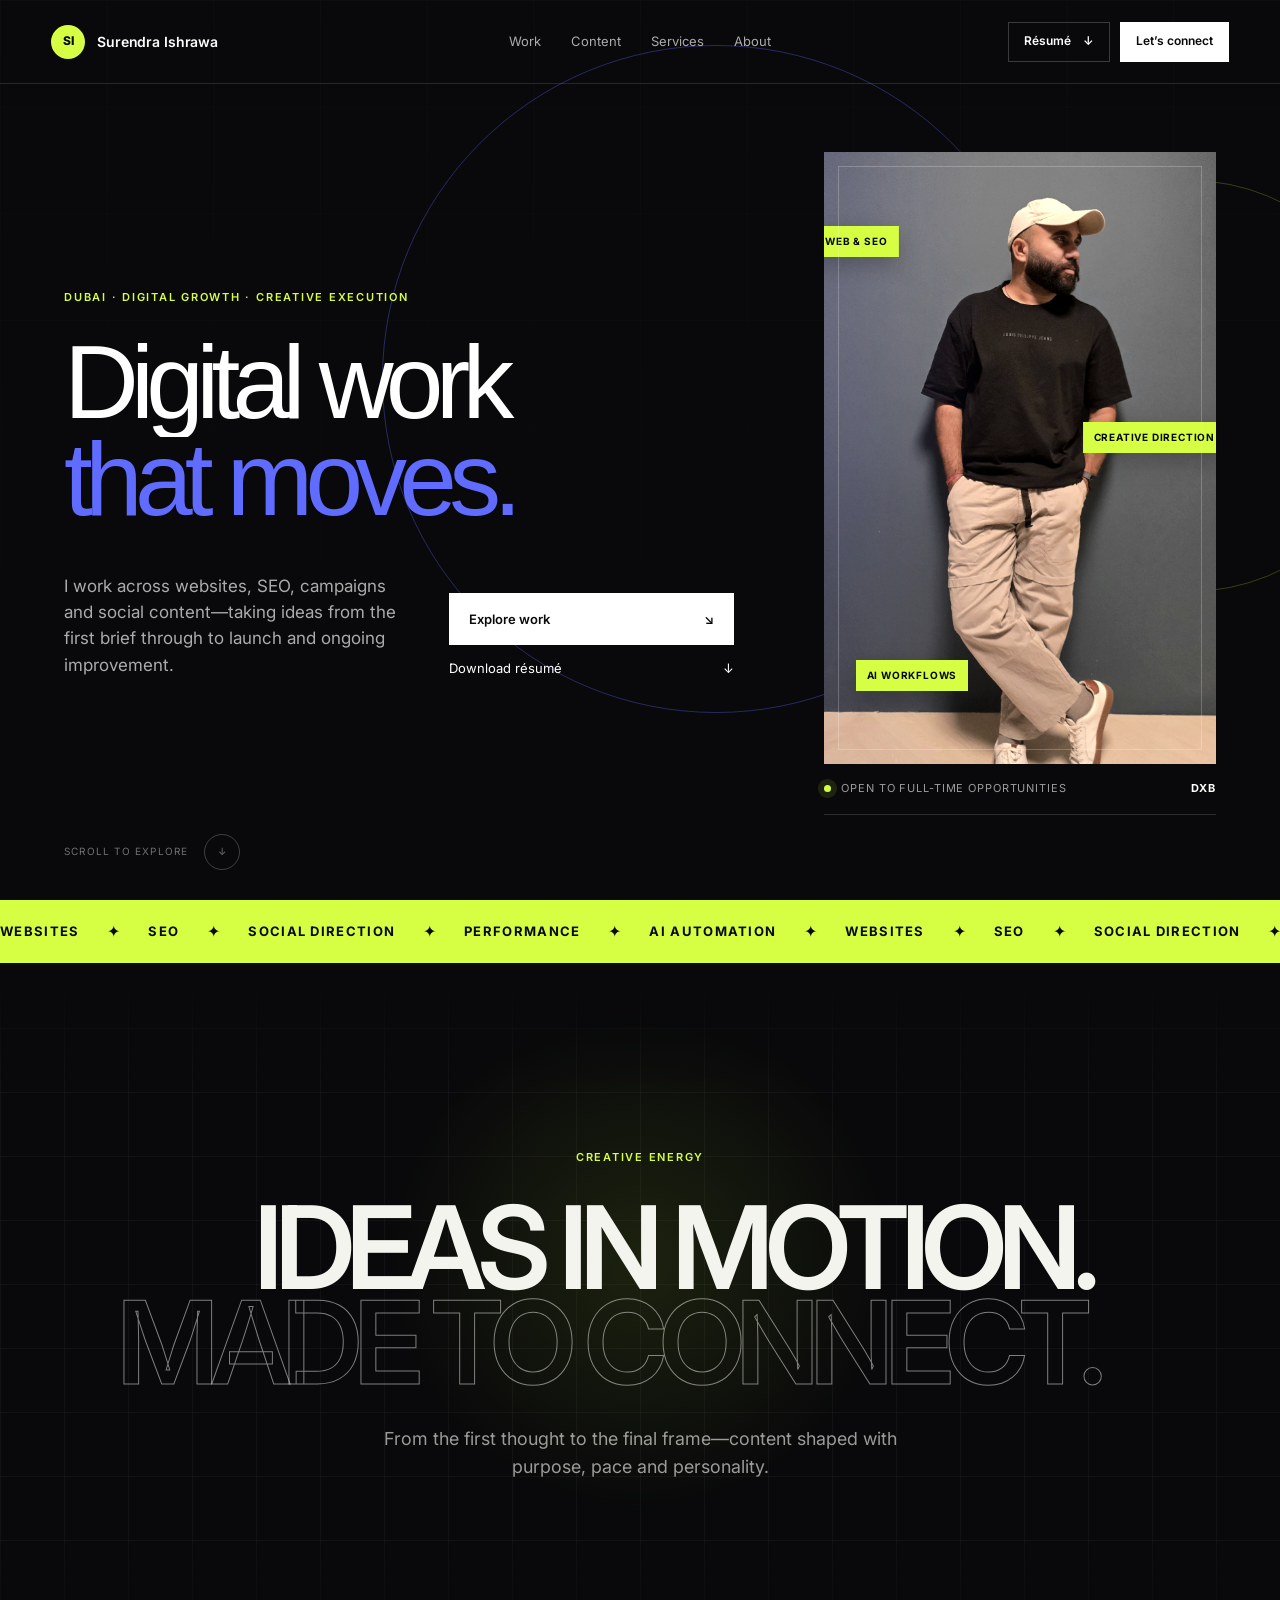
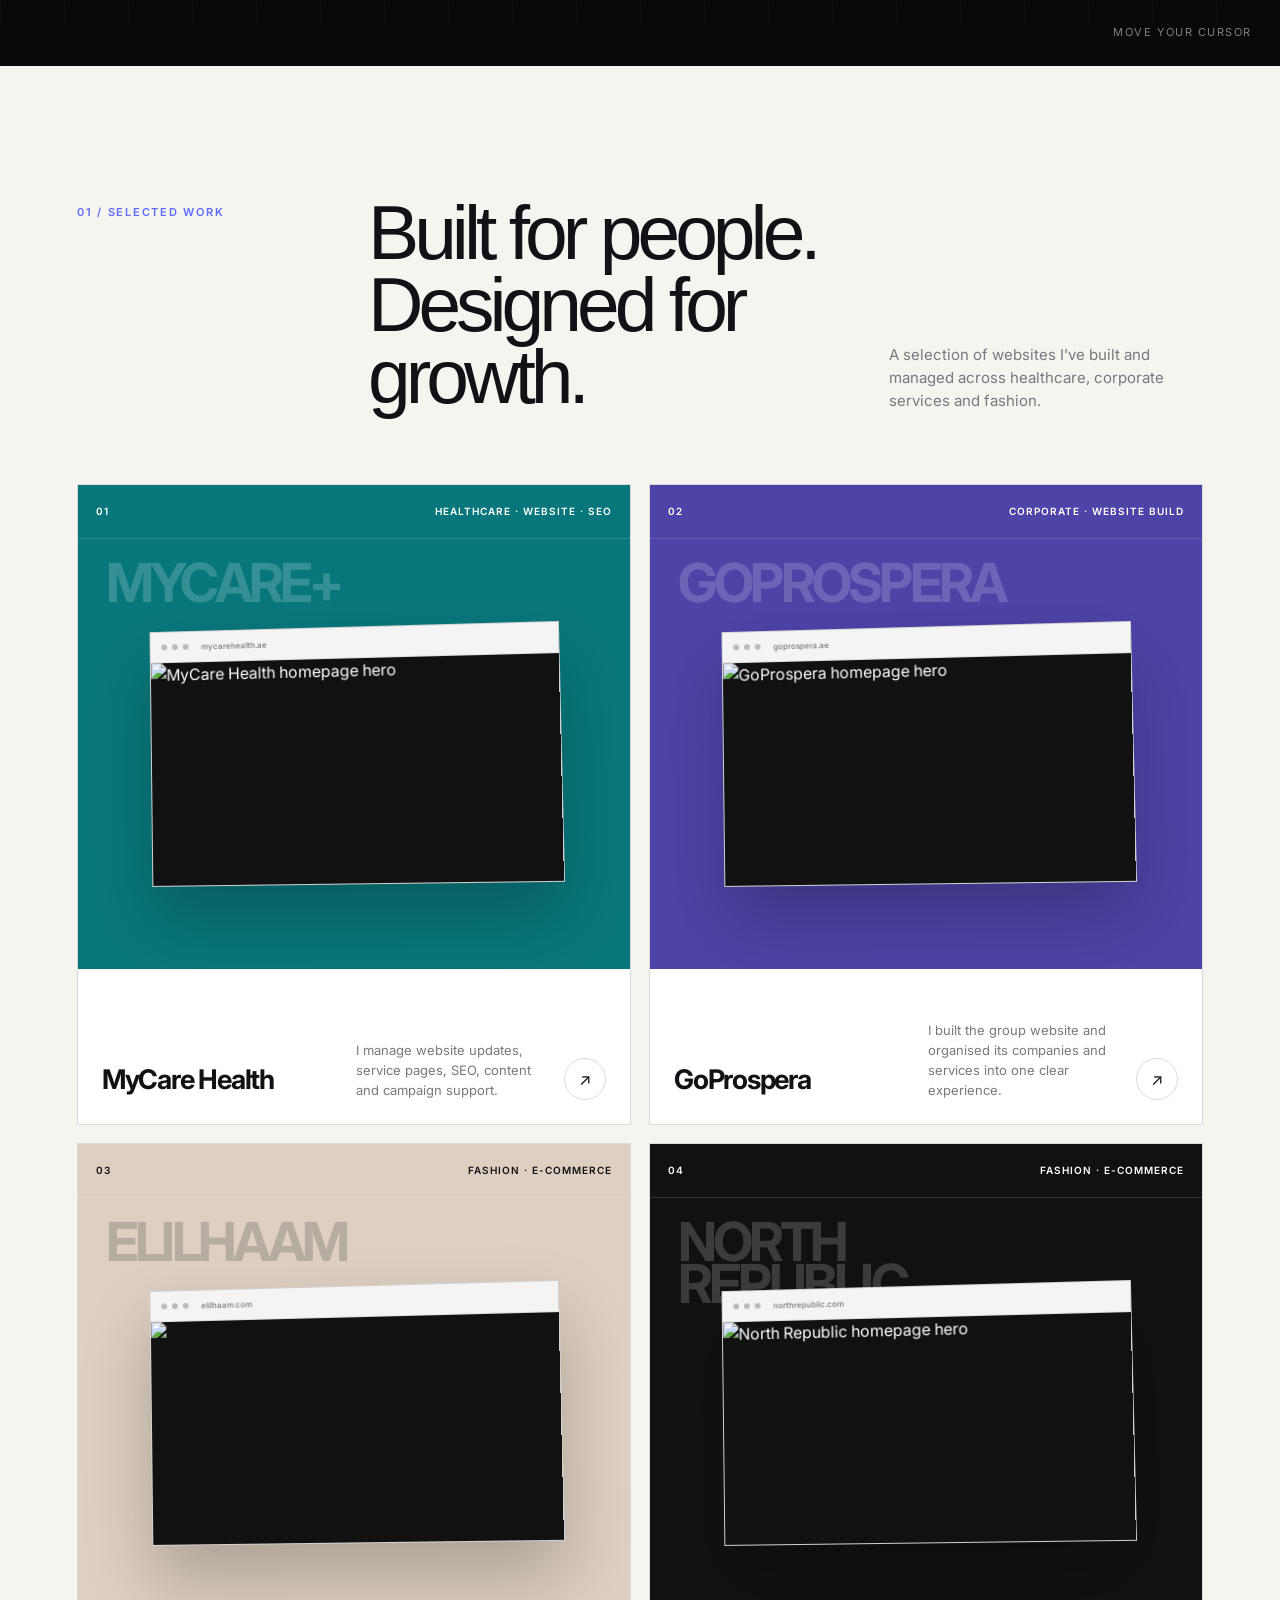
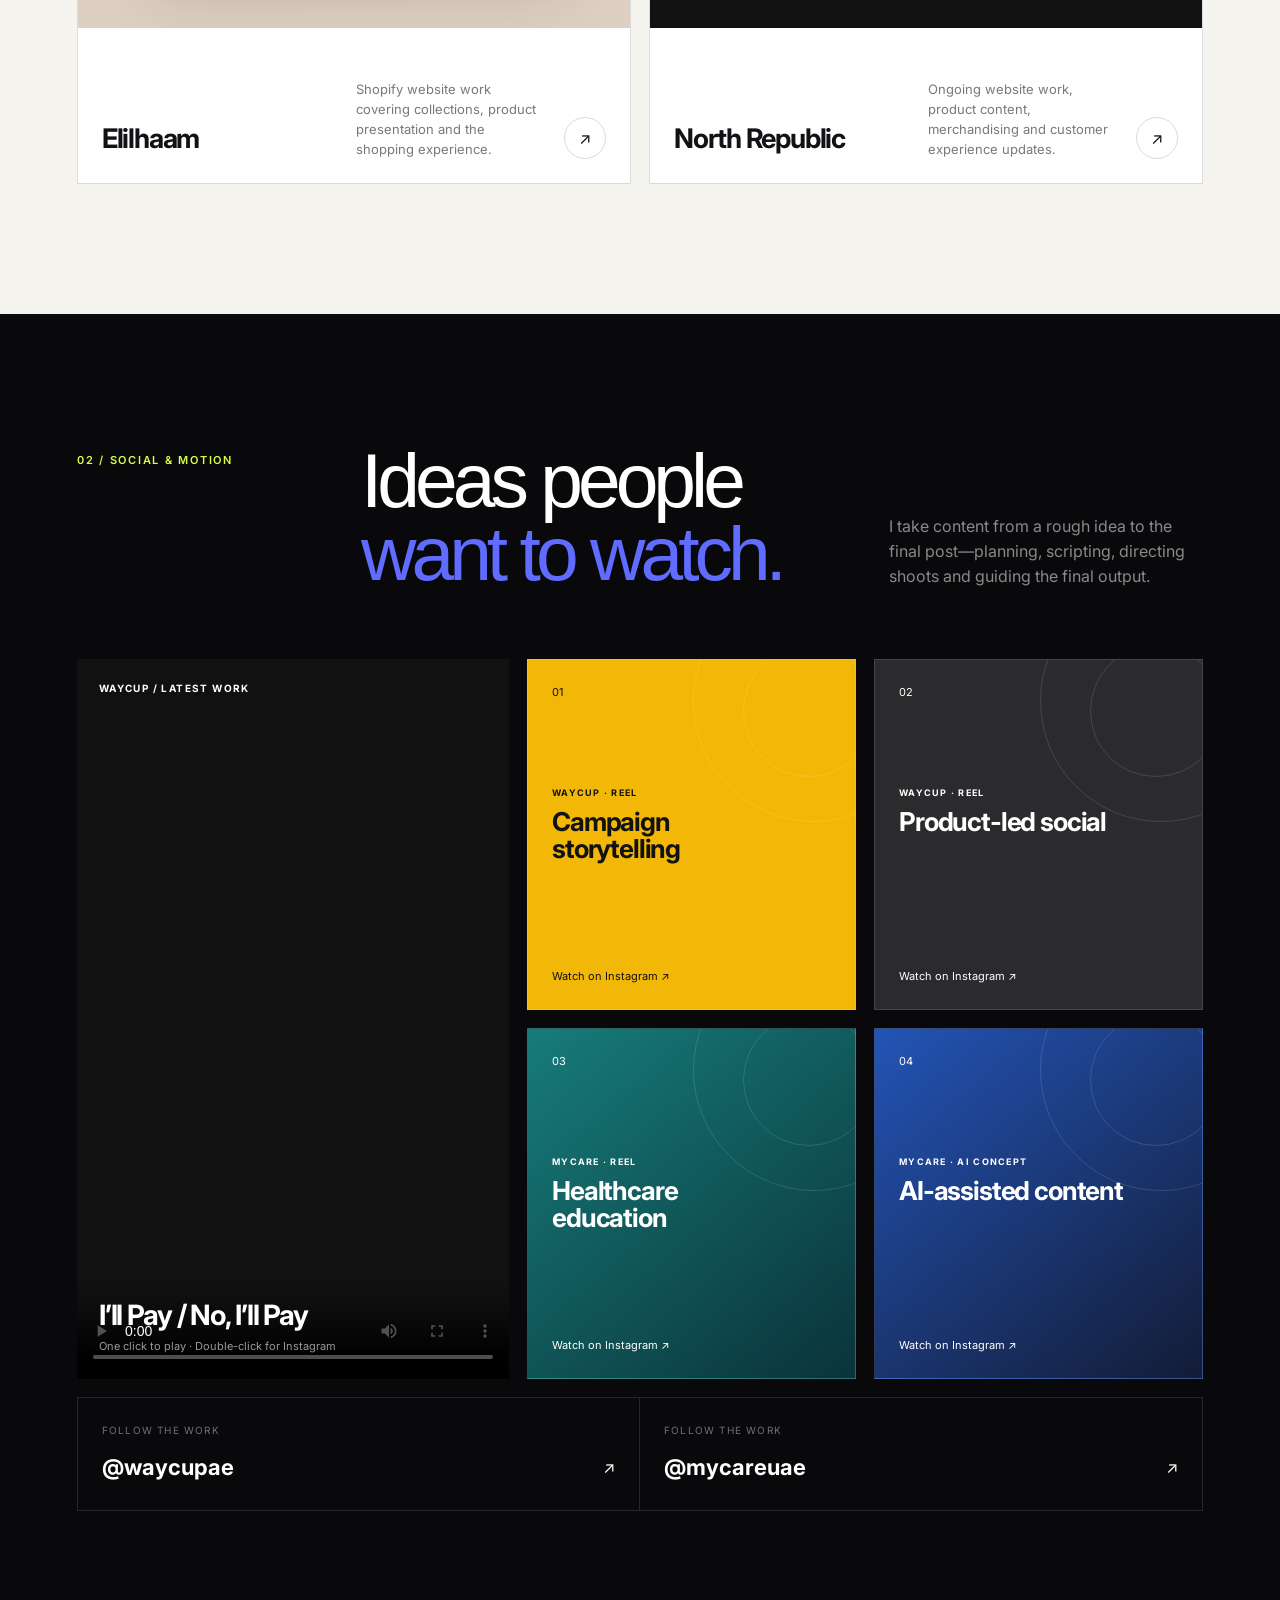
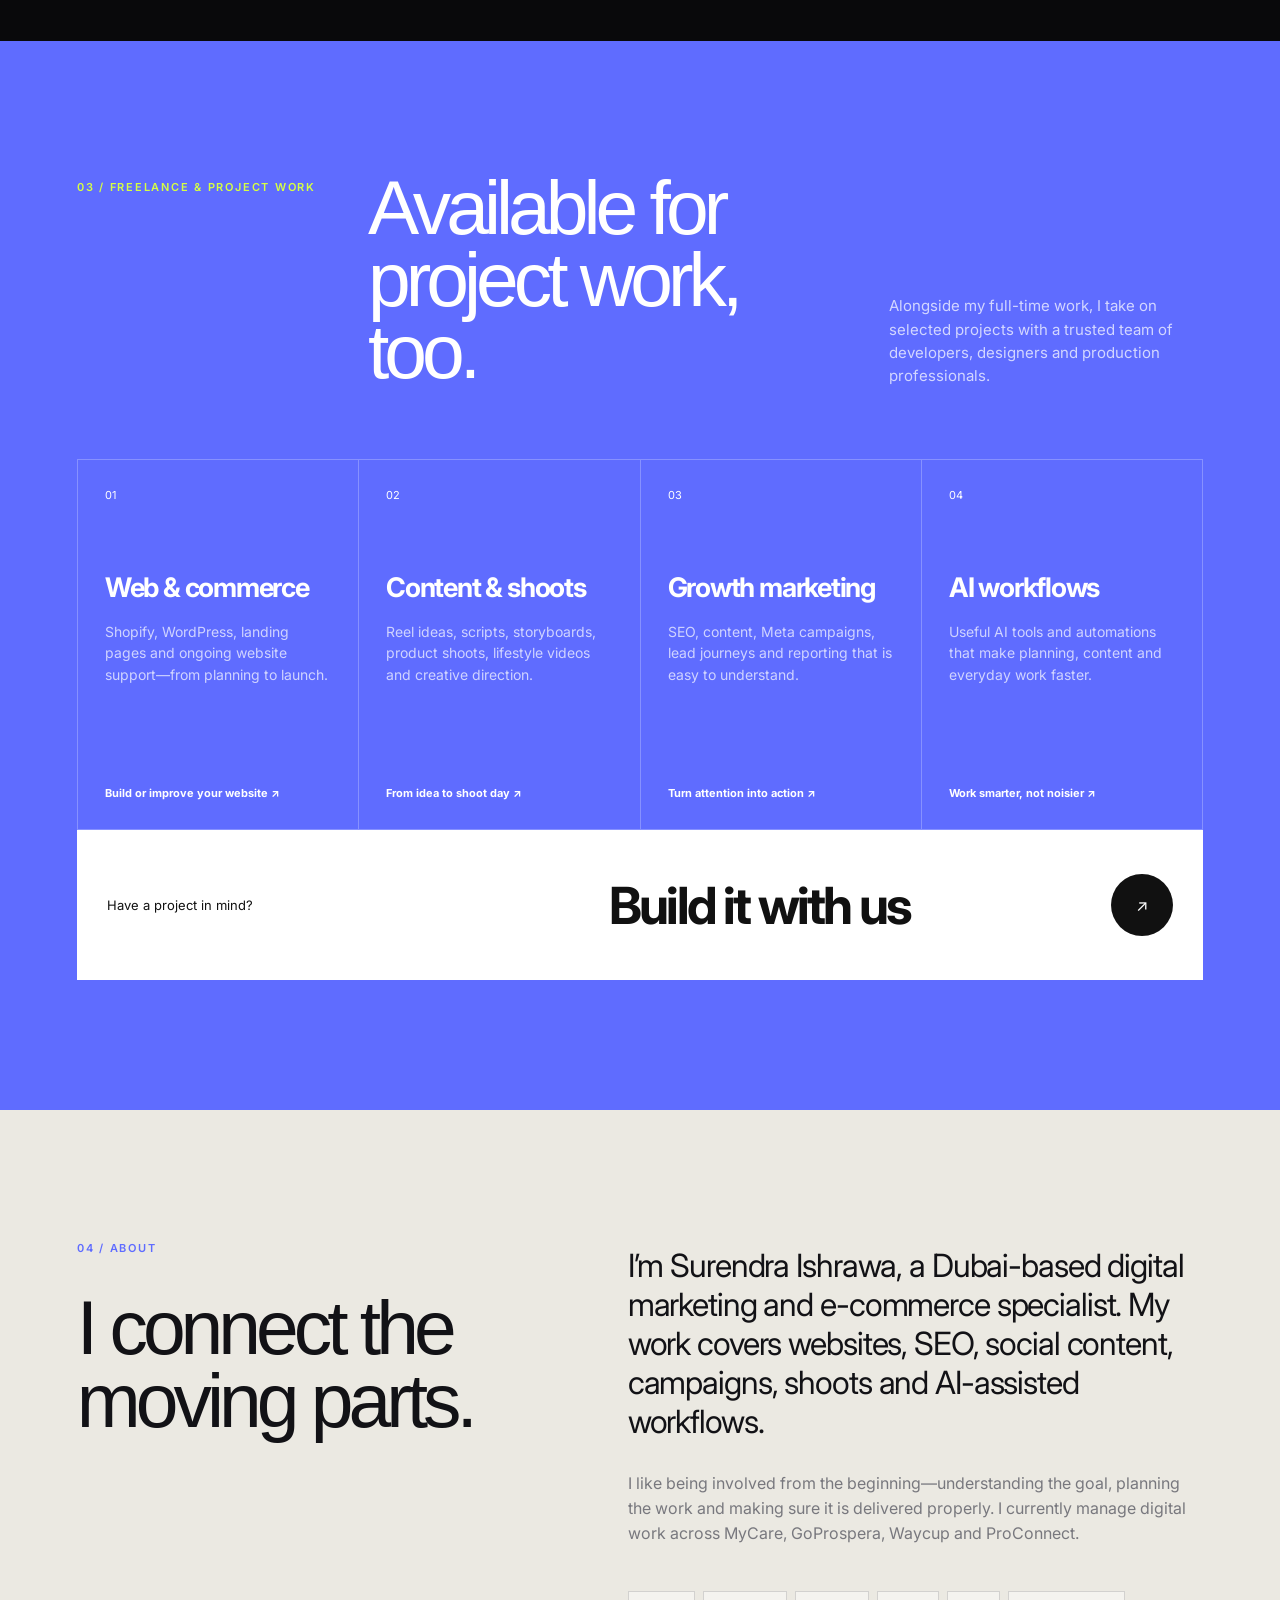
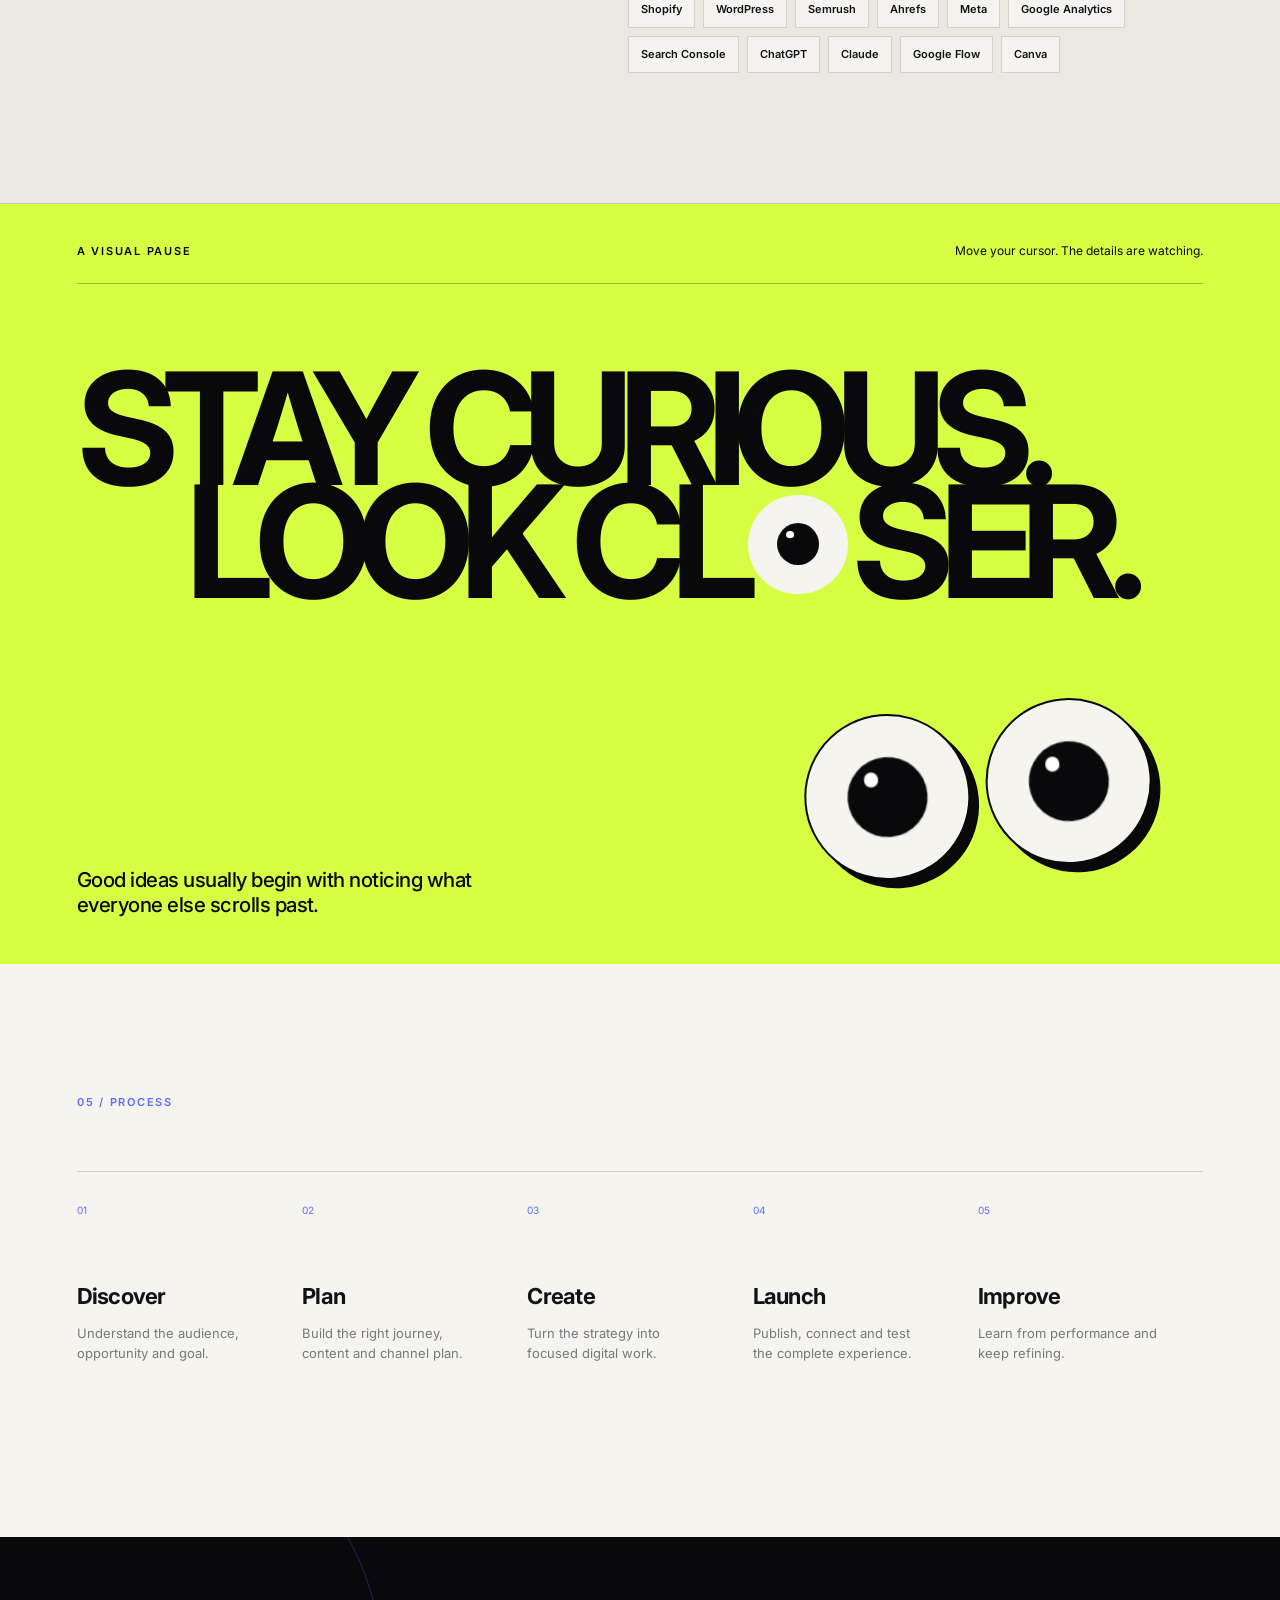
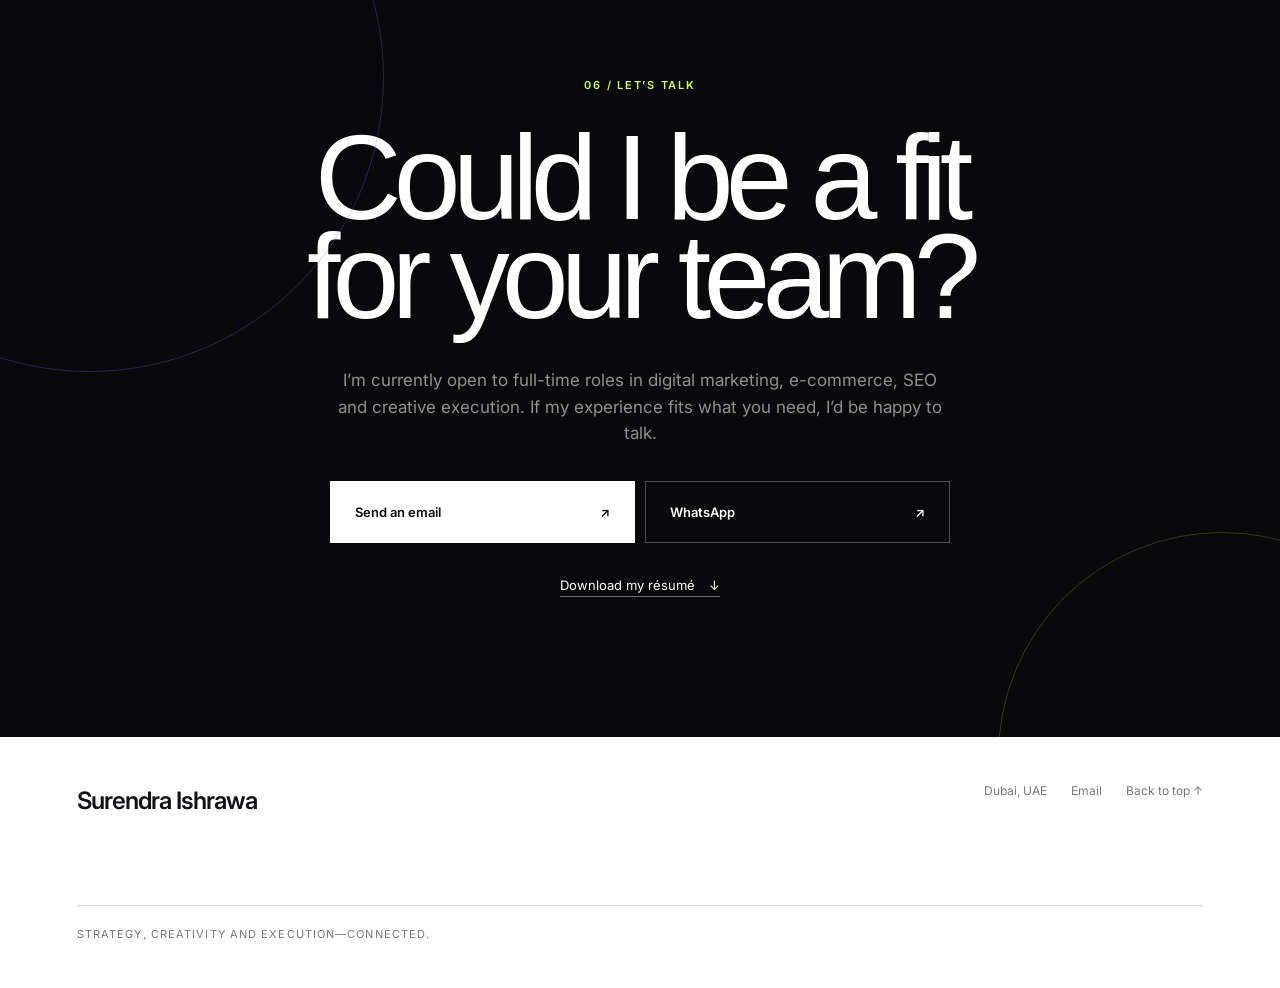
==== commit be01bacc: "Use creative icons in motion showcase (index.html)" ====
--- a/index.html
+++ b/index.html
@@ -9,7 +9,7 @@
   <link rel="preconnect" href="https://fonts.googleapis.com">
   <link rel="preconnect" href="https://fonts.gstatic.com" crossorigin>
   <link href="https://fonts.googleapis.com/css2?family=Inter:wght@400;500;600;700&display=swap" rel="stylesheet">
-  <link rel="stylesheet" href="styles.css?v=9">
+  <link rel="stylesheet" href="styles.css?v=10">
   <link rel="icon" type="image/svg+xml" href="favicon.svg">
 </head>
 <body>
@@ -48,13 +48,13 @@
 
     <div class="capability-marquee" aria-label="Core capabilities"><div class="marquee-track"><span>WEBSITES</span><i>✦</i><span>SEO</span><i>✦</i><span>SOCIAL DIRECTION</span><i>✦</i><span>PERFORMANCE</span><i>✦</i><span>AI AUTOMATION</span><i>✦</i><span>WEBSITES</span><i>✦</i><span>SEO</span><i>✦</i><span>SOCIAL DIRECTION</span><i>✦</i><span>PERFORMANCE</span><i>✦</i><span>AI AUTOMATION</span><i>✦</i></div></div>
 
-    <section class="motion-showcase" aria-label="Interactive creative direction showcase" data-image-trail data-images="waycup-latest-poster.jpg|surendra.jpg|waycup-latest-poster.jpg|surendra.jpg" data-labels="Social story|Creative direction|Shoot planning|Edit & motion">
+    <section class="motion-showcase" aria-label="Interactive creative direction showcase" data-image-trail data-icons="camera|heart|megaphone|chart|spark" data-labels="Shoot planning|Social content|Campaign ideas|Growth thinking|AI workflows">
       <div class="motion-copy">
         <p class="section-index">Creative energy</p>
         <h2 data-motion-title><span>Ideas in motion.</span><span>Made to connect.</span></h2>
         <p>From the first thought to the final frame—content shaped with purpose, pace and personality.</p>
       </div>
-      <div class="mobile-creative-strip" aria-hidden="true"><div><span>Shoot direction</span><i>●</i><span>Social stories</span><i>●</i><span>Campaign ideas</span><i>●</i><span>Edit & motion</span><i>●</i><span>Shoot direction</span><i>●</i><span>Social stories</span><i>●</i></div></div>
+      <div class="mobile-creative-strip" aria-hidden="true"><div><span>◎ Shoot planning</span><i>●</i><span>♡ Social content</span><i>●</i><span>◇ Campaign ideas</span><i>●</i><span>↗ Growth thinking</span><i>●</i><span>✦ AI workflows</span><i>●</i><span>◎ Shoot planning</span><i>●</i><span>♡ Social content</span><i>●</i></div></div>
       <div class="trail-layer" aria-hidden="true"></div>
       <span class="motion-hint" aria-hidden="true">Move your cursor</span>
     </section>
@@ -86,7 +86,7 @@
     </section>
 
     <section class="content-section" id="content">
-      <div class="content-heading reveal"><p class="section-index">02 / Social & motion</p><h2>Ideas people<br><span>want to watch.</span></h2><p>I take content from a rough idea to the final post—planning, scripting, directing shoots and guiding the edit.</p></div>
+      <div class="content-heading reveal"><p class="section-index">02 / Social & motion</p><h2>Ideas people<br><span>want to watch.</span></h2><p>I take content from a rough idea to the final post—planning, scripting, directing shoots and guiding the final output.</p></div>
       <div class="reel-showcase">
         <div class="featured-reel reveal"><video class="embedded-reel" controls playsinline preload="metadata" poster="https://surendra-ishrawa-portfolio.travelguru625.chatgpt.site/waycup-latest-poster.jpg" aria-label="Play the full Waycup I’ll Pay reel"><source src="https://surendra-ishrawa-portfolio.travelguru625.chatgpt.site/waycup-i-will-pay.mp4" type="video/mp4"></video><span class="reel-brand">WAYCUP / LATEST WORK</span><span class="reel-title"><b>I’ll Pay / No, I’ll Pay</b><small>One click to play · Double-click for Instagram</small></span></div>
         <div class="reel-links">
@@ -100,10 +100,10 @@
     </section>
 
     <section class="services-section" id="services">
-      <div class="section-intro light reveal"><p class="section-index">03 / Freelance & project work</p><h2>Available for project work, too.</h2><p class="section-copy">Alongside my full-time work, I take on selected projects with a trusted team of developers, designers, editors and production professionals.</p></div>
+      <div class="section-intro light reveal"><p class="section-index">03 / Freelance & project work</p><h2>Available for project work, too.</h2><p class="section-copy">Alongside my full-time work, I take on selected projects with a trusted team of developers, designers and production professionals.</p></div>
       <div class="service-grid">
         <article class="service-card reveal"><span>01</span><h3>Web & commerce</h3><p>Shopify, WordPress, landing pages and ongoing website support—from planning to launch.</p><b>Build or improve your website ↗</b></article>
-        <article class="service-card reveal"><span>02</span><h3>Content & shoots</h3><p>Reel ideas, scripts, storyboards, product shoots, lifestyle videos and edit direction.</p><b>From idea to final cut ↗</b></article>
+        <article class="service-card reveal"><span>02</span><h3>Content & shoots</h3><p>Reel ideas, scripts, storyboards, product shoots, lifestyle videos and creative direction.</p><b>From idea to shoot day ↗</b></article>
         <article class="service-card reveal"><span>03</span><h3>Growth marketing</h3><p>SEO, content, Meta campaigns, lead journeys and reporting that is easy to understand.</p><b>Turn attention into action ↗</b></article>
         <article class="service-card reveal"><span>04</span><h3>AI workflows</h3><p>Useful AI tools and automations that make planning, content and everyday work faster.</p><b>Work smarter, not noisier ↗</b></article>
       </div>
--- a/styles.css
+++ b/styles.css
@@ -14,7 +14,7 @@
 .curiosity-section{position:relative;min-height:760px;padding:38px clamp(22px,6vw,96px) 46px;display:flex;flex-direction:column;overflow:hidden;color:#09090b;background:var(--lime);cursor:crosshair}.curiosity-top{display:flex;align-items:center;justify-content:space-between;padding-bottom:22px;border-bottom:1px solid rgba(9,9,11,.28)}.curiosity-top .section-index,.curiosity-top p{margin:0;color:#09090b}.curiosity-top>p:last-child{font-size:12px}.curiosity-title{position:relative;z-index:2;margin:clamp(54px,7vw,98px) 0 0;font-size:clamp(86px,12.2vw,206px);font-weight:700;line-height:.72;letter-spacing:-.09em;text-transform:uppercase}.curiosity-title>span{display:block;white-space:nowrap}.curiosity-title>span:last-child{margin-left:8.5vw}.eye-letter{position:relative;display:inline-grid;width:.64em;height:.64em;margin:0 .025em;place-items:center;vertical-align:.02em;border-radius:50%;background:#f5f4ef}.eye-letter .eye-pupil{width:42%;height:42%}.eye-pair{position:absolute;z-index:3;right:clamp(36px,10vw,170px);bottom:92px;display:flex;gap:clamp(8px,1.2vw,20px);transform:rotate(-5deg)}.eye{position:relative;width:clamp(108px,13vw,205px);aspect-ratio:1;overflow:hidden;border:2px solid #09090b;border-radius:50%;background:#f5f4ef;box-shadow:8px 9px 0 #09090b}.eye-pupil{position:absolute;left:50%;top:50%;width:49%;height:49%;border-radius:50%;background:#09090b;transform:translate(-50%,-50%);will-change:transform}.eye-pupil:after{content:"";position:absolute;left:22%;top:18%;width:18%;height:18%;border-radius:50%;background:#fff}.curiosity-note{max-width:440px;margin:auto 0 0;font-size:clamp(17px,1.6vw,23px);font-weight:500;line-height:1.25;letter-spacing:-.025em}.curiosity-section.is-looking .eye{animation:eyeBlink .42s ease}
 .process-section{background:var(--white)}.process-section>.section-index{color:var(--blue)}.process-line{position:relative;margin-top:60px;display:grid;grid-template-columns:repeat(5,1fr);border-top:1px solid var(--line)}.process-progress{position:absolute;left:0;top:-1px;width:0;height:2px;background:var(--blue)}.process-line article{min-height:235px;padding:24px 24px 20px 0}.process-line article span{font-size:10px;color:var(--blue)}.process-line h3{margin:58px 0 10px;font-size:22px;letter-spacing:-.035em}.process-line p{max-width:180px;margin:0;color:var(--muted);font-size:13px}
 .contact-section{position:relative;padding:140px 24px;overflow:hidden;color:#fff;text-align:center;background:var(--black)}.contact-section .section-index{color:var(--lime)}.contact-section h2{font-size:clamp(65px,9.4vw,145px);line-height:.82}.contact-copy{max-width:610px;margin:42px auto 0;color:rgba(255,255,255,.55);font-size:17px}.contact-buttons{max-width:620px;margin:35px auto 0;display:grid;grid-template-columns:1fr 1fr;gap:10px}.button.large{min-height:62px;padding:0 24px}.bottom-resume{margin-top:32px;display:inline-flex;gap:14px;border-bottom:1px solid rgba(255,255,255,.4);font-size:13px}.contact-orbit span{position:absolute;border:1px solid rgba(95,108,255,.3);border-radius:50%}.contact-orbit span:first-child{width:46vw;height:46vw;left:-16vw;top:-12vw}.contact-orbit span:last-child{width:35vw;height:35vw;right:-13vw;bottom:-19vw;border-color:rgba(214,255,67,.2)}
-.motion-showcase{position:relative;min-height:78vh;padding:clamp(96px,12vw,170px) clamp(24px,7vw,110px);display:grid;place-items:center;overflow:hidden;color:#f4f4ef;background:#09090b;isolation:isolate;cursor:crosshair}.motion-showcase:before{content:"";position:absolute;inset:0;z-index:-3;background:radial-gradient(circle at 50% 42%,rgba(196,255,52,.1),transparent 34%),linear-gradient(rgba(255,255,255,.035) 1px,transparent 1px),linear-gradient(90deg,rgba(255,255,255,.035) 1px,transparent 1px);background-size:auto,64px 64px,64px 64px;mask-image:linear-gradient(to bottom,transparent,#000 18%,#000 82%,transparent)}.motion-copy{position:relative;z-index:4;width:min(1050px,100%);text-align:center;pointer-events:none}.motion-copy .section-index{color:var(--lime)}.motion-copy h2{margin:0;font-size:clamp(58px,9vw,150px);font-weight:600;line-height:.82;letter-spacing:-.075em;text-transform:uppercase}.motion-copy h2 span{display:block;will-change:transform}.motion-copy h2 span:last-child{color:transparent;-webkit-text-stroke:1px rgba(244,244,239,.5)}.motion-copy>p:last-child{max-width:560px;margin:36px auto 0;color:rgba(244,244,239,.62);font-size:clamp(15px,1.4vw,18px);line-height:1.55}.motion-cards{display:none}.trail-layer{position:absolute;inset:0;z-index:3;pointer-events:none}.trail-image{position:absolute;width:clamp(150px,14vw,230px);aspect-ratio:1.55;overflow:hidden;border:1px solid rgba(255,255,255,.36);background:#151517;box-shadow:0 24px 70px rgba(0,0,0,.38);transform:translate(-50%,-50%);will-change:transform,opacity}.trail-image img{width:100%;height:100%;object-fit:cover}.motion-hint{position:absolute;right:28px;bottom:25px;z-index:4;color:rgba(255,255,255,.48);font-size:11px;letter-spacing:.14em;text-transform:uppercase;pointer-events:none}
+.motion-showcase{position:relative;min-height:78vh;padding:clamp(96px,12vw,170px) clamp(24px,7vw,110px);display:grid;place-items:center;overflow:hidden;color:#f4f4ef;background:#09090b;isolation:isolate;cursor:crosshair}.motion-showcase:before{content:"";position:absolute;inset:0;z-index:-3;background:radial-gradient(circle at 50% 42%,rgba(196,255,52,.1),transparent 34%),linear-gradient(rgba(255,255,255,.035) 1px,transparent 1px),linear-gradient(90deg,rgba(255,255,255,.035) 1px,transparent 1px);background-size:auto,64px 64px,64px 64px;mask-image:linear-gradient(to bottom,transparent,#000 18%,#000 82%,transparent)}.motion-copy{position:relative;z-index:4;width:min(1050px,100%);text-align:center;pointer-events:none}.motion-copy .section-index{color:var(--lime)}.motion-copy h2{margin:0;font-size:clamp(58px,9vw,150px);font-weight:600;line-height:.82;letter-spacing:-.075em;text-transform:uppercase}.motion-copy h2 span{display:block;will-change:transform}.motion-copy h2 span:last-child{color:transparent;-webkit-text-stroke:1px rgba(244,244,239,.5)}.motion-copy>p:last-child{max-width:560px;margin:36px auto 0;color:rgba(244,244,239,.62);font-size:clamp(15px,1.4vw,18px);line-height:1.55}.mobile-creative-strip{display:none}.trail-layer{position:absolute;inset:0;z-index:3;pointer-events:none}.trail-image{position:absolute;width:clamp(150px,14vw,230px);aspect-ratio:.82;overflow:hidden;border:1px solid rgba(255,255,255,.36);background:#151517;box-shadow:0 24px 70px rgba(0,0,0,.38);transform:translate(-50%,-50%);will-change:transform,opacity}.trail-image img{width:100%;height:100%;object-fit:cover;filter:saturate(.8) contrast(1.04)}.trail-image figcaption{position:absolute;left:10px;right:10px;bottom:10px;padding:8px 9px;color:#09090b;background:var(--lime);font-size:9px;font-weight:700;letter-spacing:.1em;text-transform:uppercase}.motion-hint{position:absolute;right:28px;bottom:25px;z-index:4;color:rgba(255,255,255,.48);font-size:11px;letter-spacing:.14em;text-transform:uppercase;pointer-events:none}
 footer{padding:45px clamp(22px,6vw,96px);display:grid;grid-template-columns:1fr auto;gap:26px;align-items:start;background:#fff}.footer-brand{font-size:24px;font-weight:600;letter-spacing:-.04em}footer>div{display:flex;gap:24px;color:var(--muted);font-size:12px}footer>div a:hover{color:#000}footer p{grid-column:1/-1;margin:60px 0 0;padding-top:20px;color:var(--muted);border-top:1px solid var(--line);font-size:11px;text-transform:uppercase;letter-spacing:.1em}
 .video-modal{position:fixed;z-index:200;inset:0;padding:70px 20px 20px;display:grid;place-items:center;background:rgba(0,0,0,.92);backdrop-filter:blur(15px);visibility:hidden;opacity:0;transition:.3s}.video-modal.open{visibility:visible;opacity:1}.video-modal video{max-width:min(430px,90vw);max-height:84vh;box-shadow:0 30px 80px rgba(0,0,0,.5)}.video-modal button{position:absolute;right:25px;top:20px;padding:10px 14px;color:#fff;border:1px solid rgba(255,255,255,.3);background:transparent;cursor:pointer}
 .reveal{opacity:0;transform:translateY(30px);transition:opacity .75s cubic-bezier(.2,.7,.2,1),transform .75s cubic-bezier(.2,.7,.2,1)}.reveal.in-view{opacity:1;transform:none}
@@ -23,5 +23,5 @@
 @media(max-width:760px){html{scroll-padding-top:68px}.cursor-glow{display:none}.site-header{height:68px;padding:0 18px;grid-template-columns:1fr auto}.site-header.scrolled{height:64px}.brand b{font-size:13px}.brand span{width:31px;height:31px}.header-actions{gap:7px}.resume-link{padding:0 11px;min-height:38px}.menu-toggle{width:38px;height:38px}.hero{min-height:0;padding:103px 18px 44px;display:block}.hero:before{width:100vw;height:100vw;right:-35%;top:15%}.hero:after{display:none}.hero-copy{display:block}.kicker{margin-bottom:26px;font-size:9px}.hero-title{font-size:clamp(58px,18.2vw,84px);line-height:.85}.hero-bottom{margin-top:26px;display:block}.hero-bottom p{font-size:15px}.hero-buttons{margin-top:25px}.hero-portrait{margin-top:48px}.portrait-shell{width:100%;height:590px}.portrait-label{font-size:8px}.availability{width:100%}.scroll-cue{display:none}.capability-marquee{padding:15px 0}.work-section,.content-section,.services-section,.about-section,.process-section{padding:82px 18px}.section-intro,.content-heading{display:block;margin-bottom:42px}.section-intro h2,.content-heading h2,.about-lead h2{font-size:48px}.section-intro .section-index,.content-heading .section-index{margin-bottom:22px}.section-copy,.content-heading>p:last-child{margin-top:24px}.project-list{grid-template-columns:1fr}.project-stage{height:310px;padding:24px}.project-wordmark{font-size:44px}.browser-card{width:92%;height:235px}.project-info{min-height:140px;padding:20px}.project-info h3{font-size:24px}.reel-showcase{display:block}.featured-reel{width:100%;min-height:640px}.reel-links{margin-top:14px;display:flex;overflow-x:auto;scroll-snap-type:x mandatory}.reel-link{flex:0 0 82%;min-height:350px;scroll-snap-align:center}.brand-links{grid-template-columns:1fr}.brand-links a{border-right:0;border-bottom:1px solid rgba(255,255,255,.12)}.brand-links a:last-child{border-bottom:0}.service-grid{grid-template-columns:1fr}.service-card{min-height:300px}.service-card h3{margin-top:50px}.project-cta{min-height:190px;padding:24px;grid-template-columns:1fr auto}.project-cta span{grid-column:1/-1}.project-cta b{font-size:34px}.about-section{display:block}.about-body{margin-top:44px}.about-main{font-size:27px}.process-line{display:block;margin-left:12px;padding-left:30px;border-top:0;border-left:1px solid var(--line)}.process-progress{left:-1px;top:0;width:2px;height:0}.process-line article{min-height:180px;padding:10px 0}.process-line h3{margin:35px 0 8px}.contact-section{padding:100px 18px}.contact-section h2{font-size:63px}.contact-copy{font-size:15px}.contact-buttons{grid-template-columns:1fr}.contact-orbit span:first-child{width:100vw;height:100vw}.contact-orbit span:last-child{width:80vw;height:80vw}footer{grid-template-columns:1fr;padding:35px 18px}footer>div{flex-wrap:wrap;gap:14px 22px}footer p{margin-top:25px}.video-modal{padding-top:70px}}
 @media(max-width:760px){.curiosity-section{min-height:620px;padding:25px 18px 30px;cursor:default}.curiosity-top>p:last-child{display:none}.curiosity-title{width:100%;margin-top:68px;font-size:clamp(42px,13.2vw,56px);line-height:.82;letter-spacing:-.085em}.curiosity-title>span{white-space:normal}.curiosity-title>span:last-child{margin:7px 0 0}.eye-pair{right:22px;bottom:102px;gap:7px;transform:rotate(-4deg)}.eye{width:82px;box-shadow:5px 6px 0 #09090b}.curiosity-note{max-width:210px;margin-bottom:2px;font-size:15px;line-height:1.28}.eye-letter{display:inline-grid}}
 @media(max-width:380px){.resume-link{display:none}.hero-title{font-size:56px}.portrait-shell{height:510px}.section-intro h2,.content-heading h2,.about-lead h2{font-size:42px}.contact-section h2{font-size:53px}}
-@media(max-width:760px),(pointer:coarse){.motion-showcase{min-height:720px;padding:72px 18px 300px;display:block;cursor:default}.motion-showcase:before{background-size:auto,38px 38px,38px 38px}.motion-copy{width:100%}.motion-copy .section-index{margin-bottom:28px}.motion-copy h2{font-size:clamp(46px,13.5vw,62px);line-height:.86}.motion-copy>p:last-child{max-width:340px;margin:24px auto 0;font-size:14px;line-height:1.5}.trail-layer,.motion-hint{display:none}.motion-cards{position:absolute;left:0;right:0;bottom:22px;height:245px;display:block;overflow:hidden;pointer-events:none}.motion-cards figure{position:absolute;width:54vw;max-width:235px;margin:0;overflow:hidden;border:1px solid rgba(255,255,255,.32);background:#171719;box-shadow:0 18px 48px rgba(0,0,0,.42);will-change:transform}.motion-cards figure:nth-child(1){left:-8%;top:60px;animation:mobileCardLeft 5.8s ease-in-out infinite}.motion-cards figure:nth-child(2){left:23%;top:18px;z-index:2;animation:mobileCardCenter 5.2s ease-in-out -1.4s infinite}.motion-cards figure:nth-child(3){right:-8%;top:65px;animation:mobileCardRight 6.1s ease-in-out -.7s infinite}.motion-cards figure:nth-child(4){display:none}.motion-cards img{width:100%;aspect-ratio:1.55;object-fit:cover}.motion-cards figcaption{padding:8px 10px;color:rgba(255,255,255,.7);font-size:9px;letter-spacing:.12em;text-transform:uppercase}}
+@media(max-width:760px),(pointer:coarse){.motion-showcase{min-height:560px;padding:78px 18px 82px;display:flex;flex-direction:column;justify-content:center;cursor:default}.motion-showcase:before{background-size:auto,38px 38px,38px 38px}.motion-copy{width:100%}.motion-copy .section-index{margin-bottom:28px}.motion-copy h2{font-size:clamp(43px,12.5vw,56px);line-height:.88}.motion-copy>p:last-child{max-width:330px;margin:25px auto 0;font-size:14px;line-height:1.5}.trail-layer,.motion-hint{display:none}.mobile-creative-strip{width:calc(100% + 36px);margin:58px -18px 0;display:block;overflow:hidden;border-top:1px solid rgba(255,255,255,.15);border-bottom:1px solid rgba(255,255,255,.15)}.mobile-creative-strip>div{width:max-content;padding:15px 0;display:flex;align-items:center;gap:19px;animation:marquee 18s linear infinite}.mobile-creative-strip span{color:#fff;font-size:10px;font-weight:700;letter-spacing:.12em;text-transform:uppercase}.mobile-creative-strip i{color:var(--lime);font-size:7px}}
 @media(prefers-reduced-motion:reduce){html{scroll-behavior:auto}*,*:before,*:after{animation:none!important;transition:none!important}.hero-title .line>span{transform:none}.reveal{opacity:1;transform:none}.marquee-track{transform:none}}
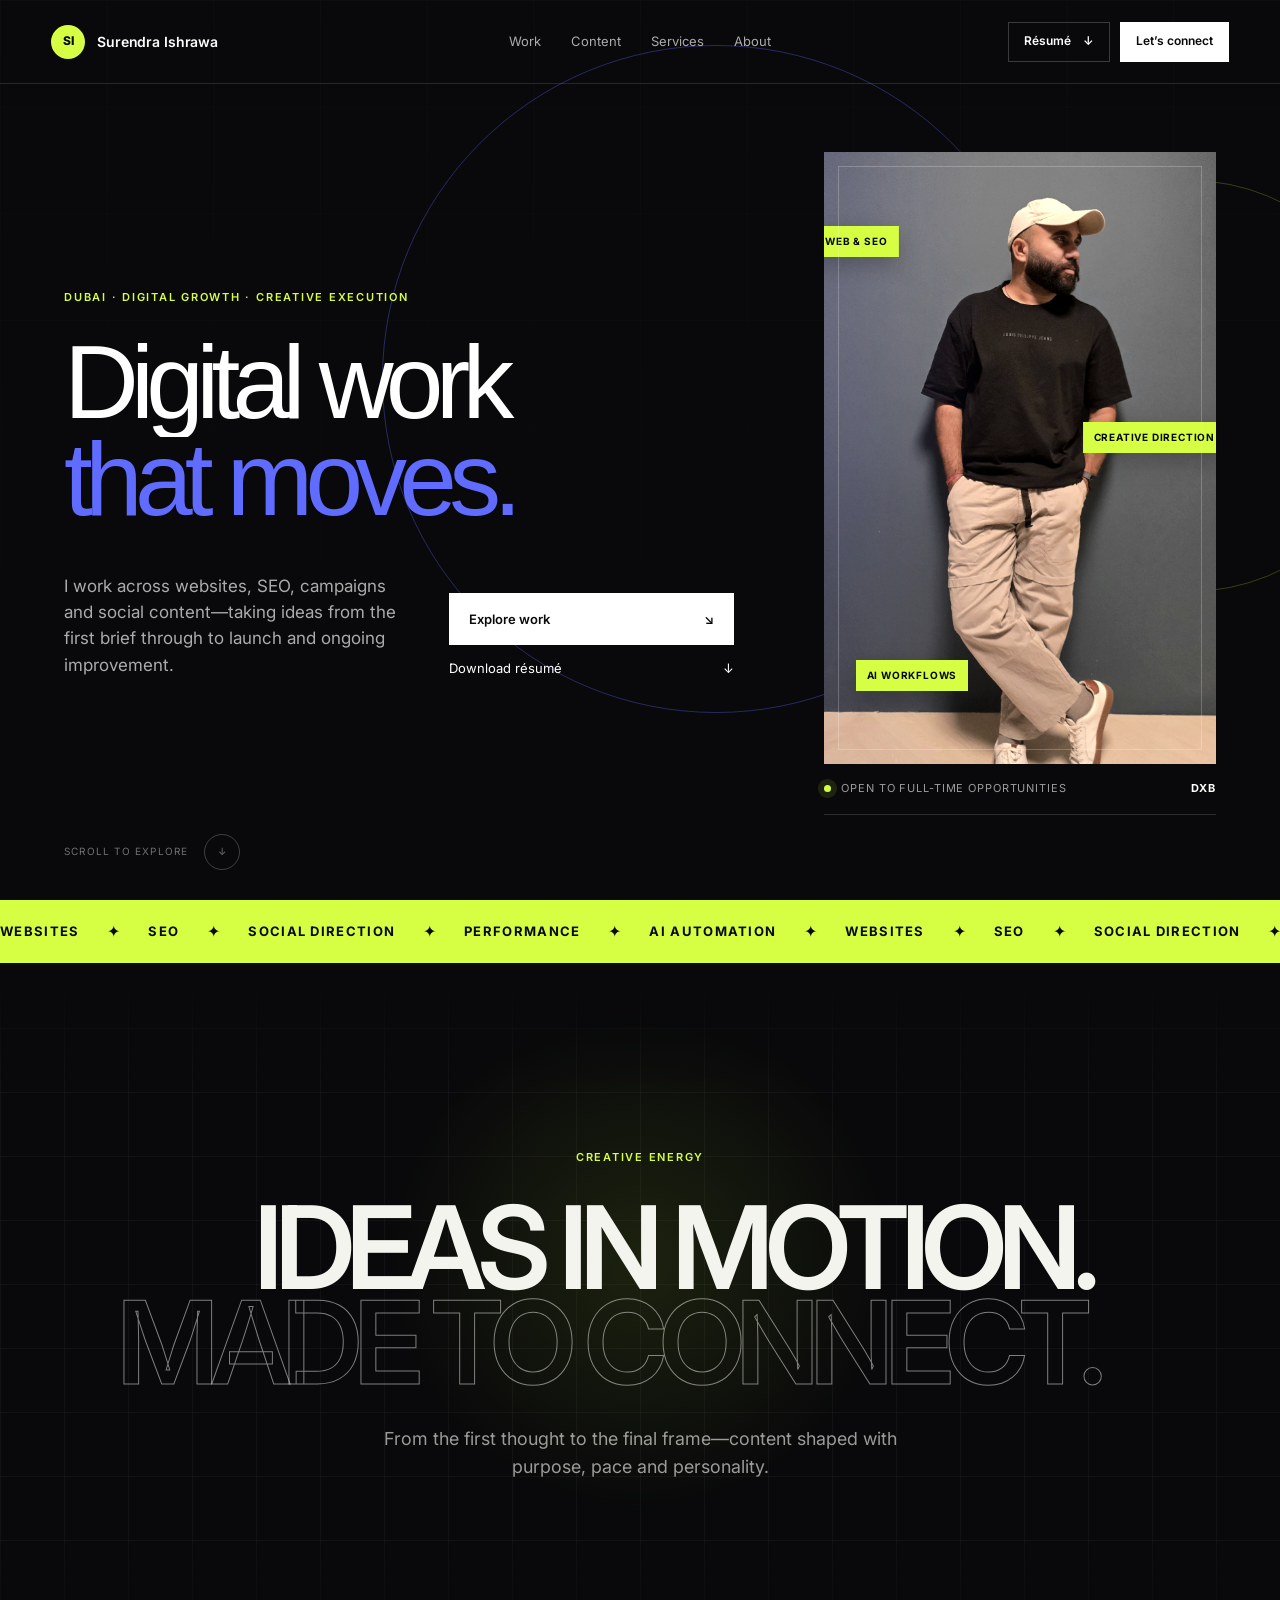
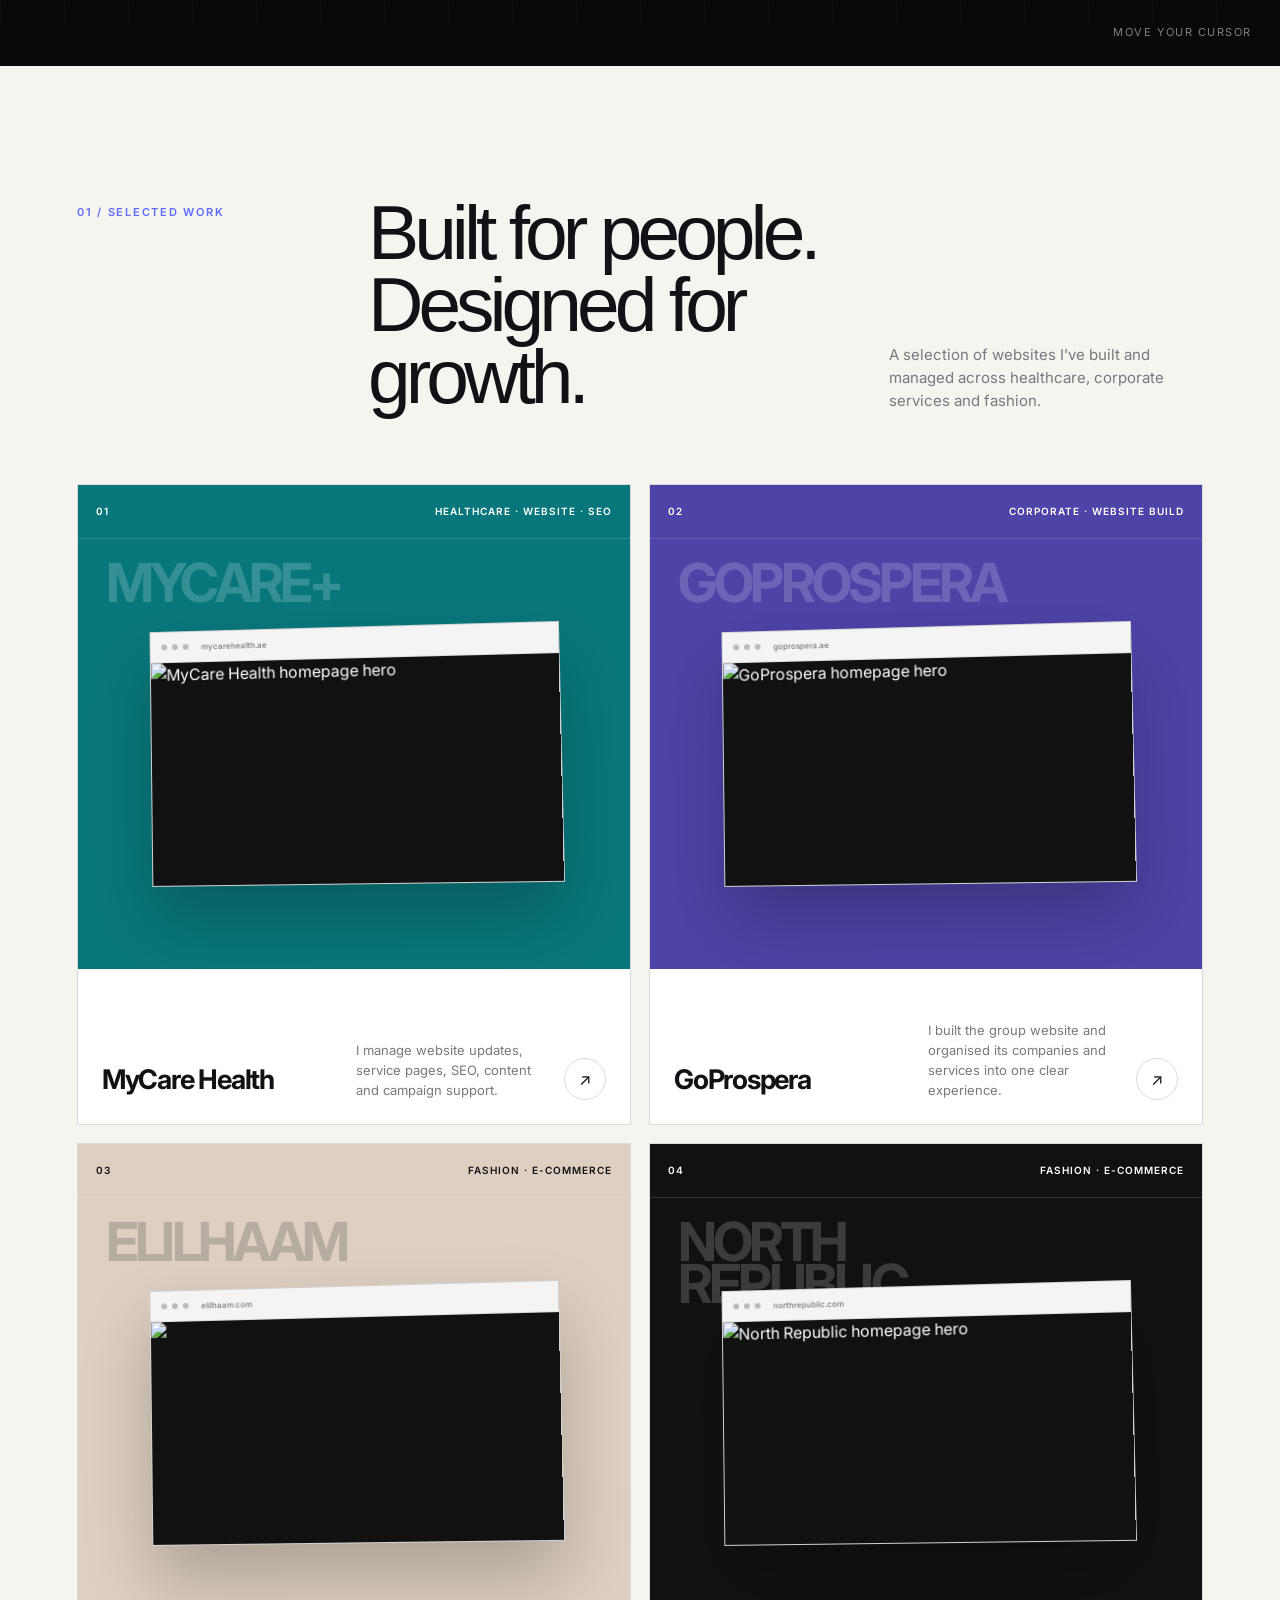
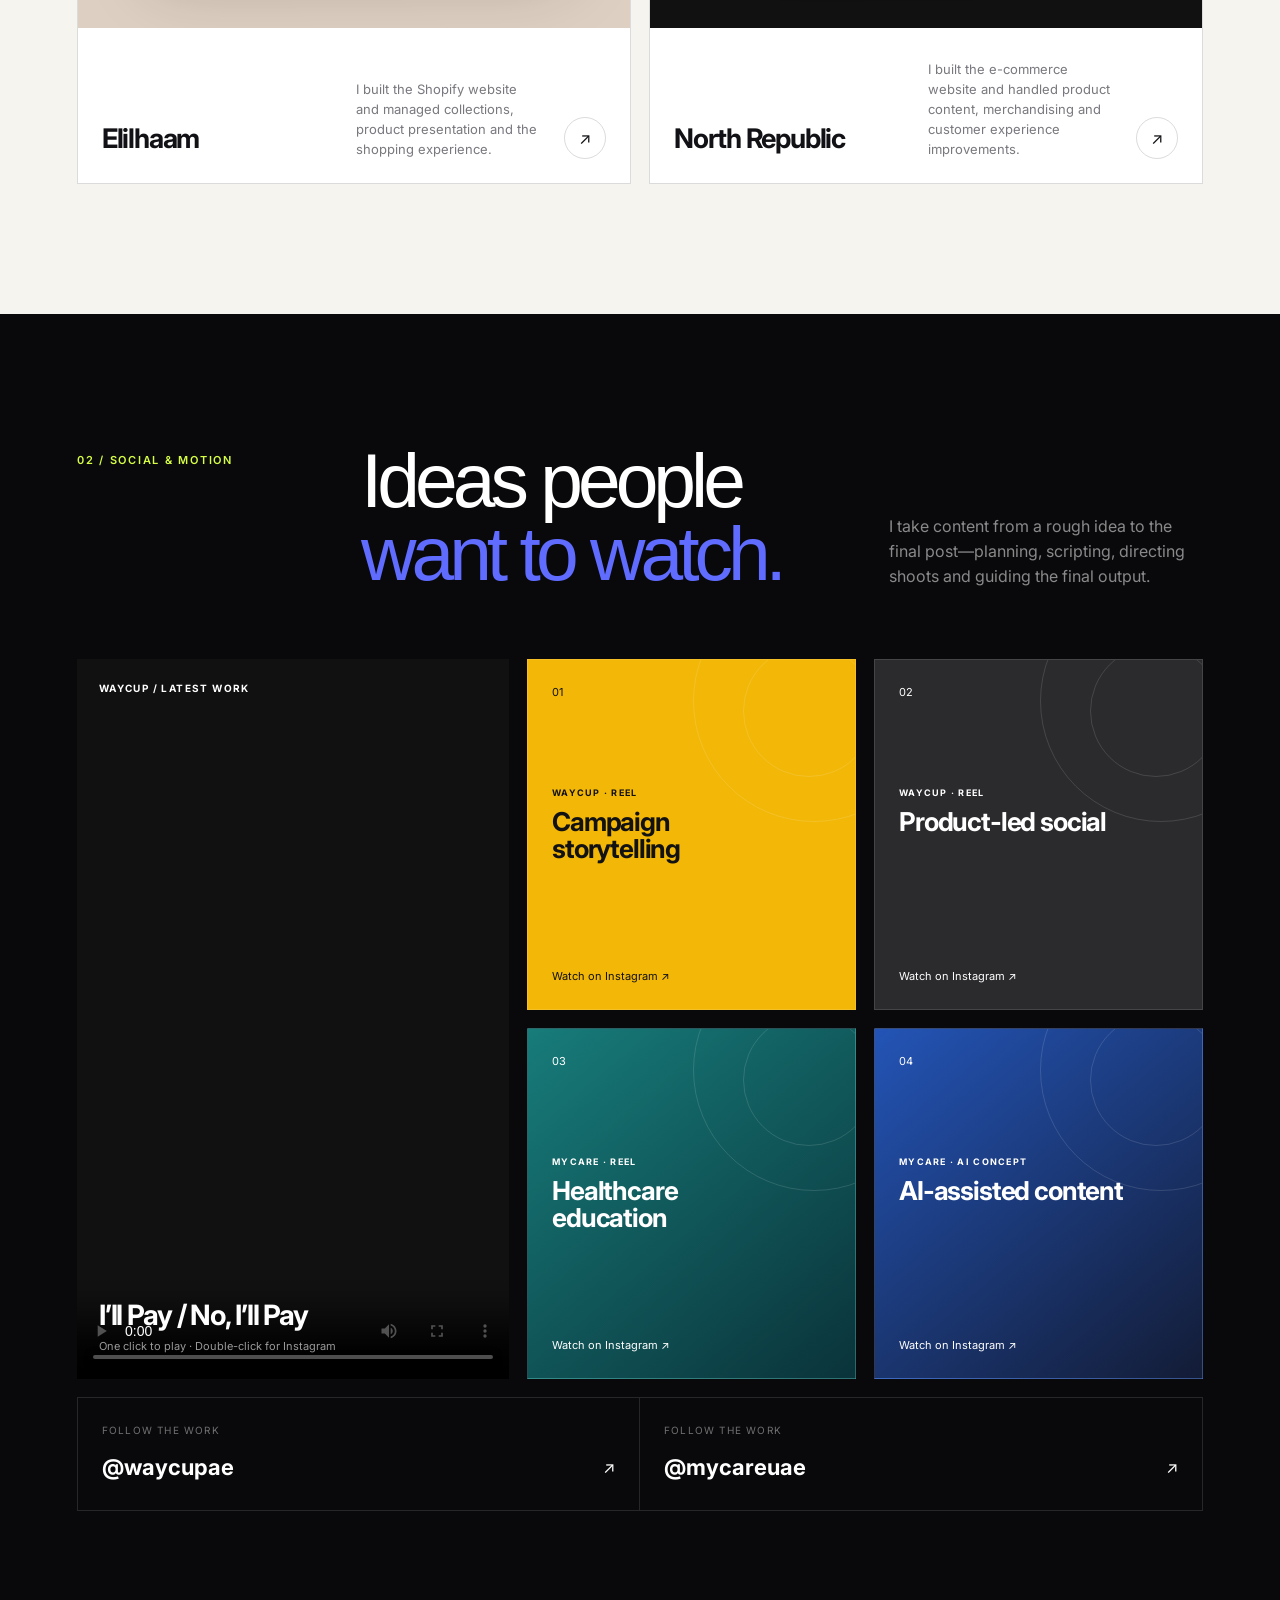
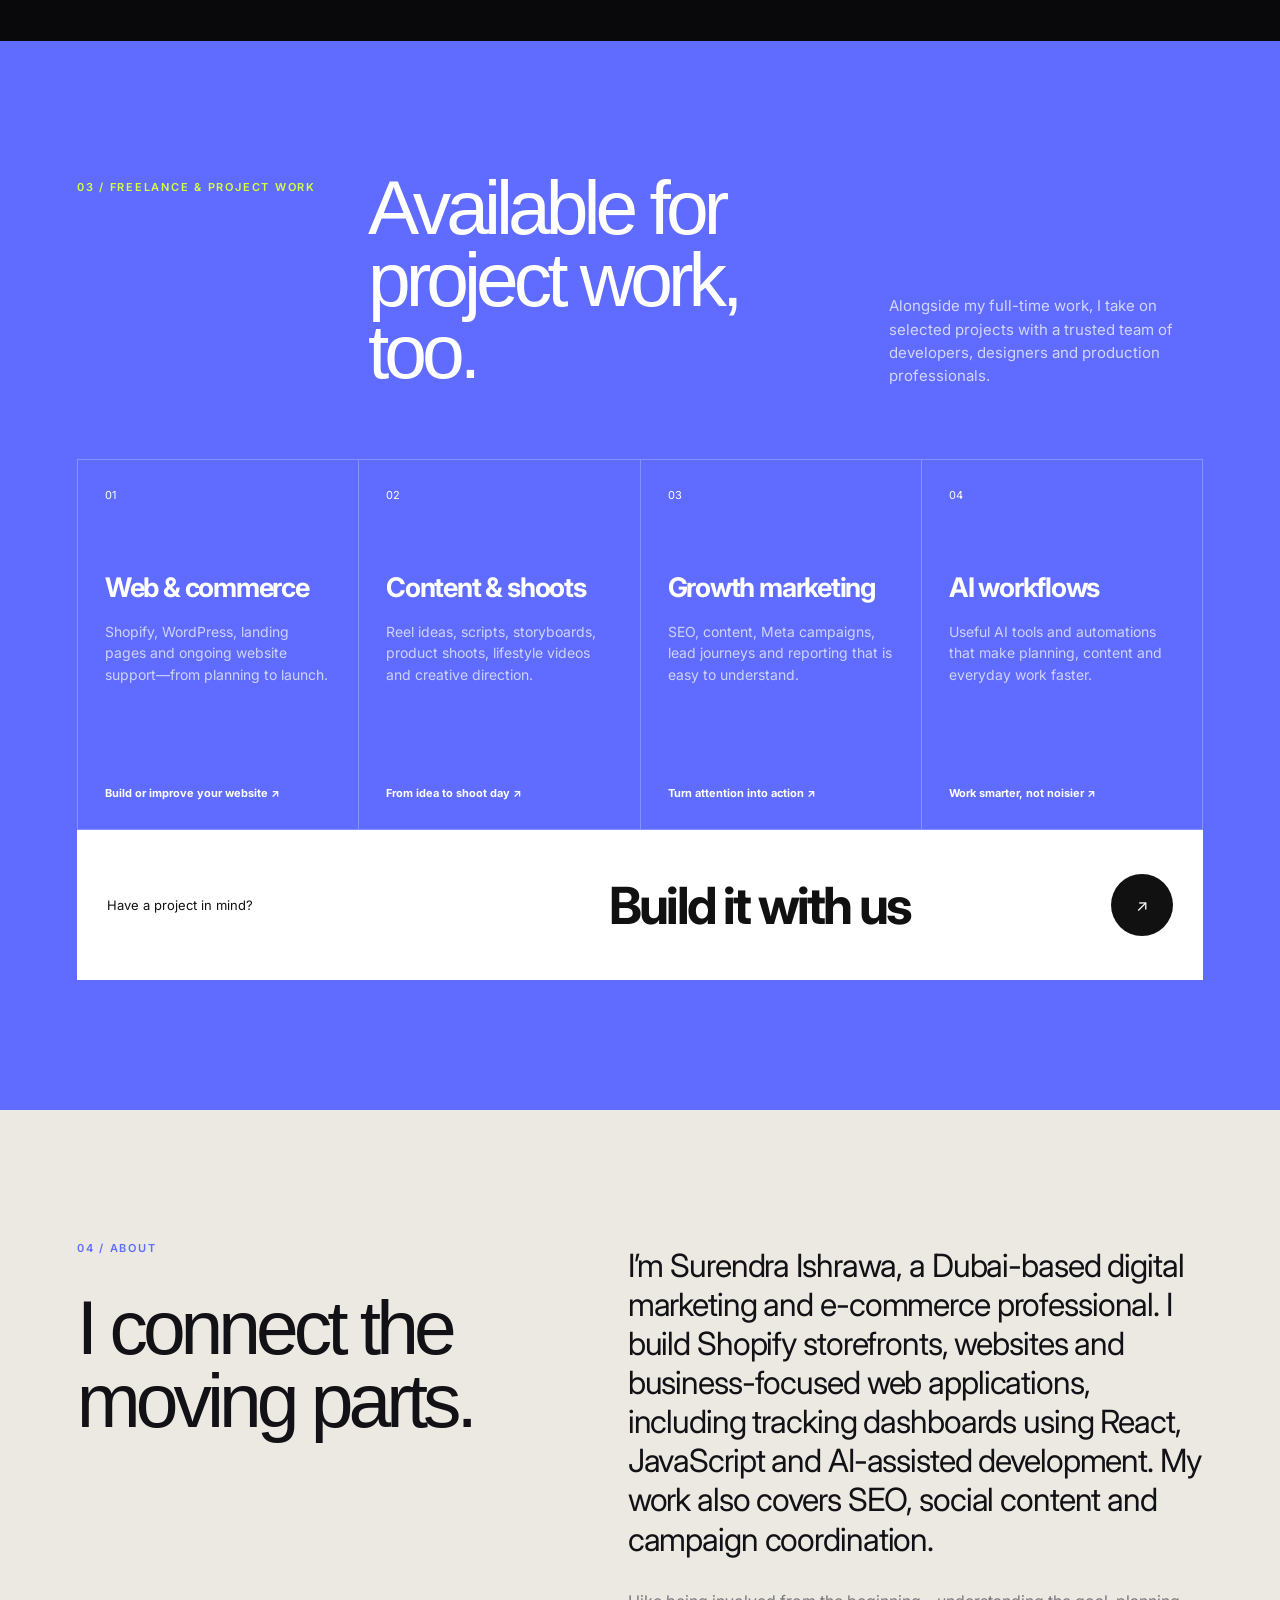
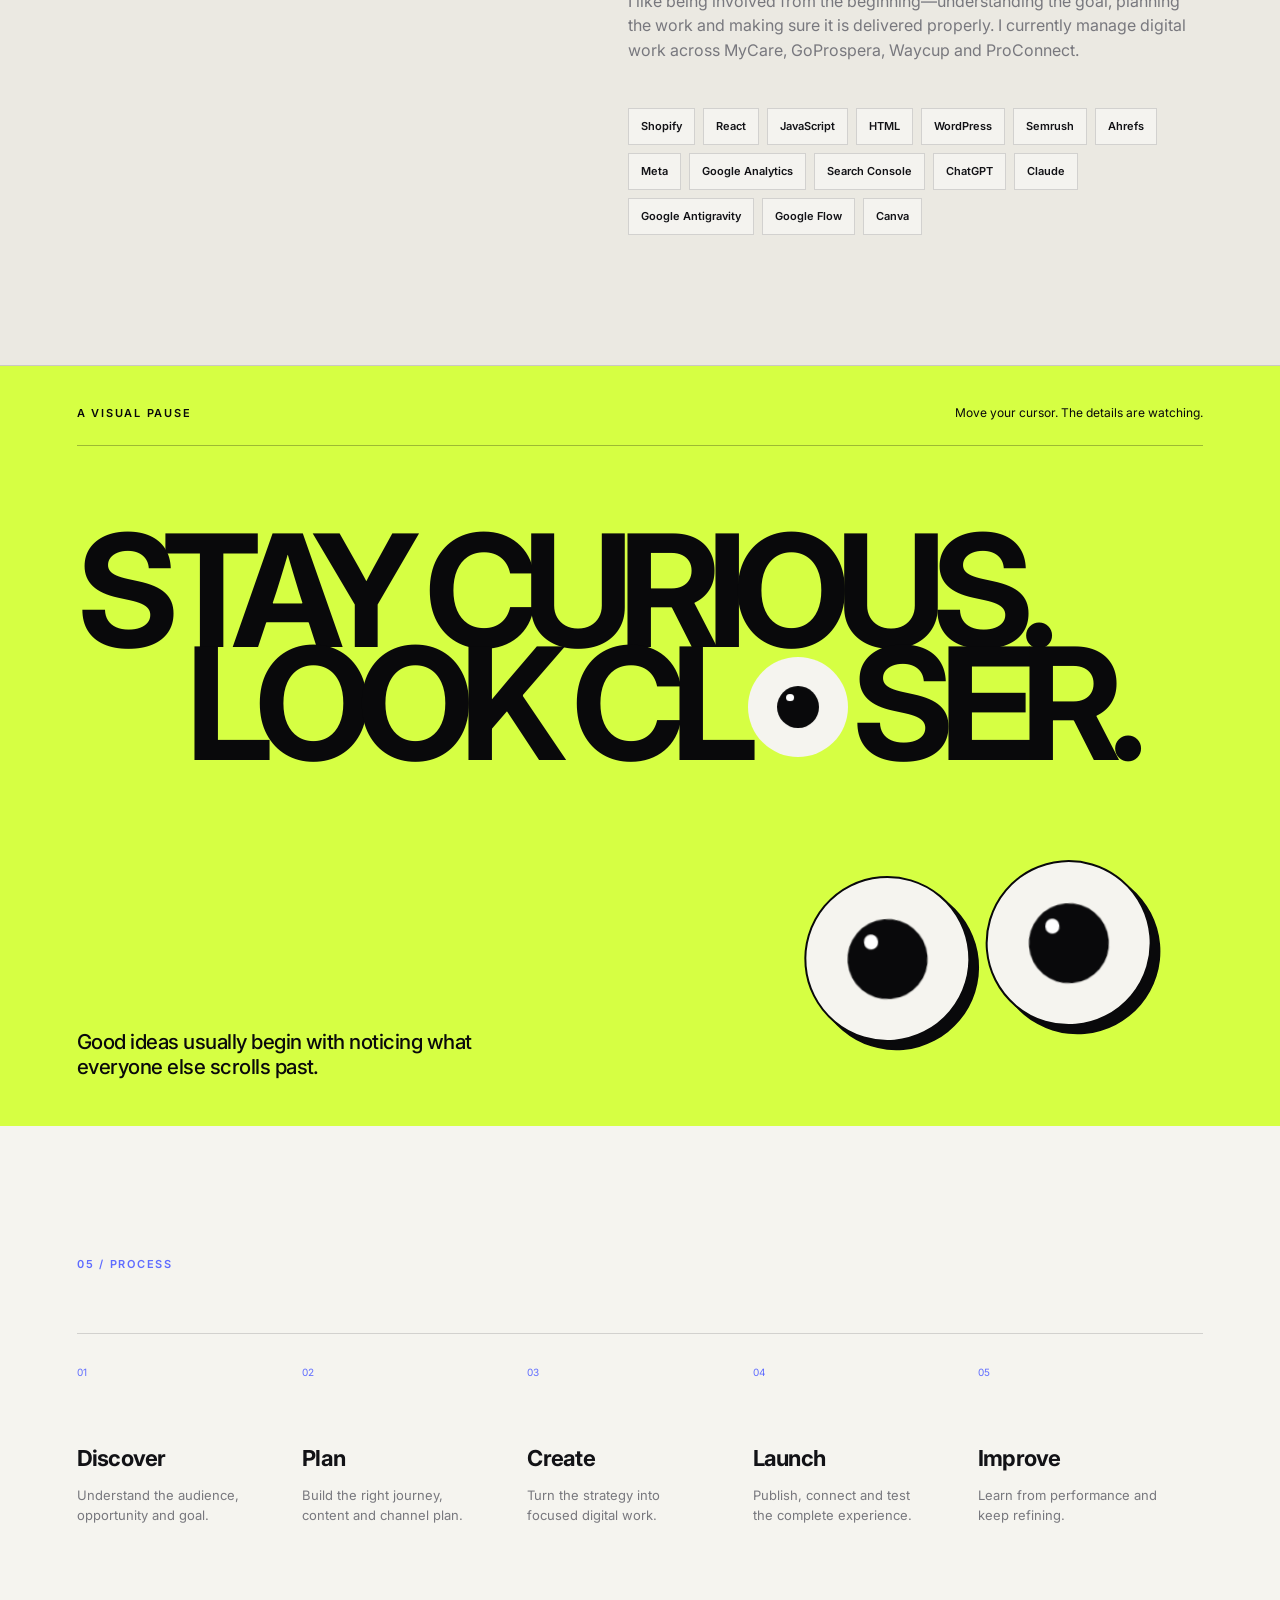
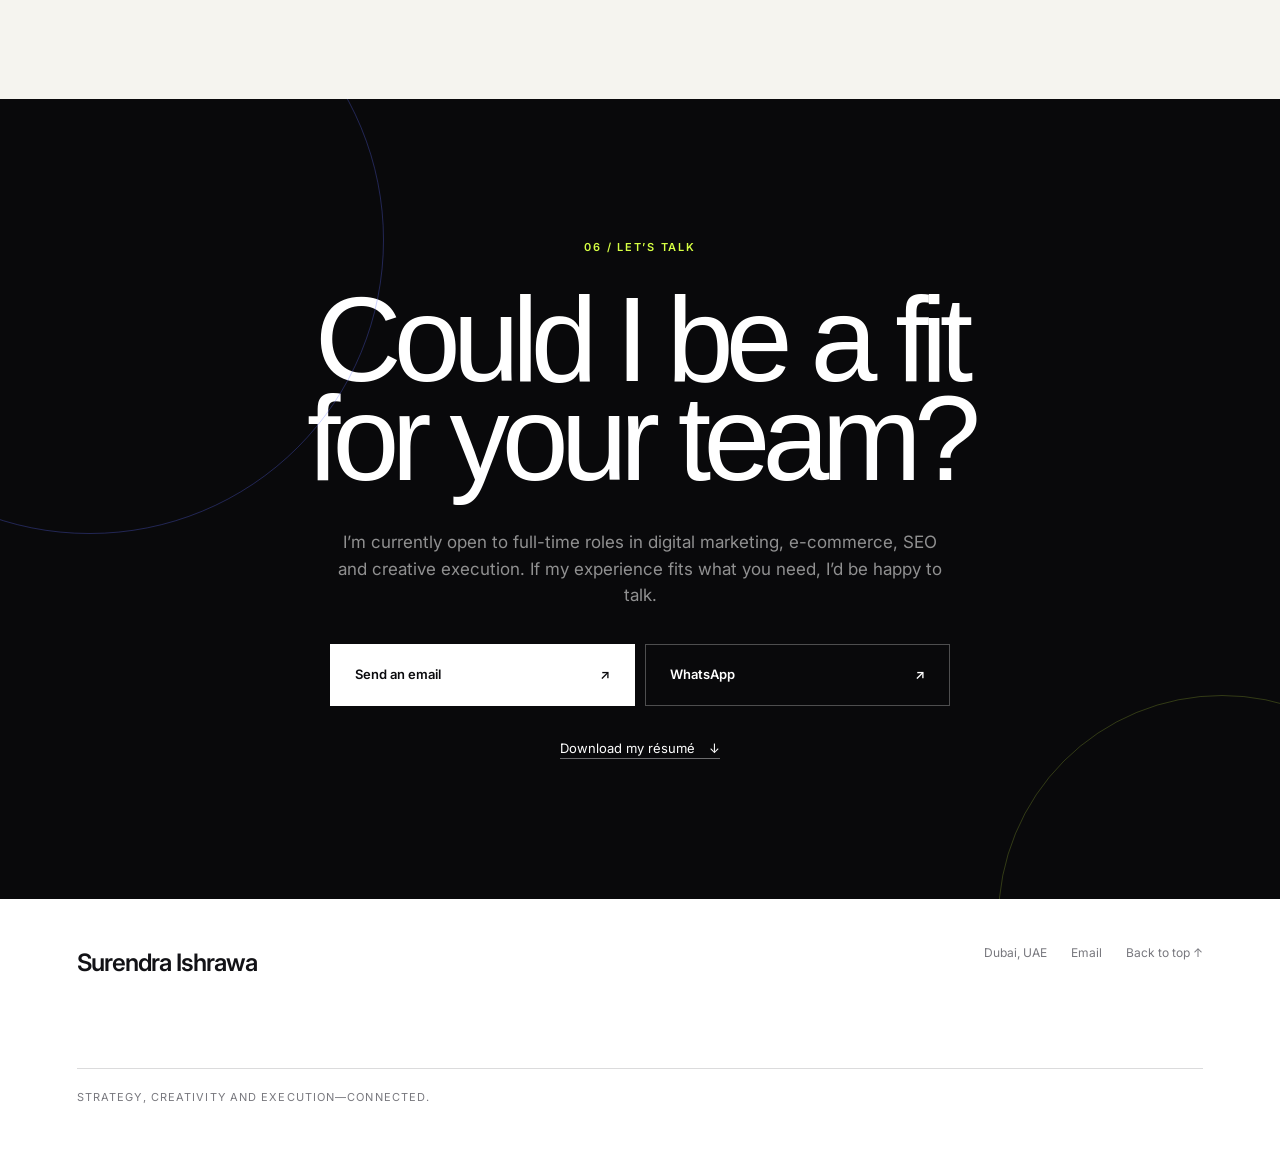
==== commit 7e8a388e: "Link updated CV and reflect website builds and web app skills" ====
--- a/index.html
+++ b/index.html
@@ -18,14 +18,14 @@
     <a class="brand" href="#top" aria-label="Surendra Ishrawa home"><span>SI</span><b>Surendra Ishrawa</b></a>
     <nav class="desktop-nav" aria-label="Primary navigation"><a href="#work">Work</a><a href="#content">Content</a><a href="#services">Services</a><a href="#about">About</a></nav>
     <div class="header-actions">
-      <a class="resume-link" href="Surendra_Ishrawa_Resume_2026.pdf" download>Résumé <span>↓</span></a>
+      <a class="resume-link" href="resume.html">Résumé <span>↓</span></a>
       <a class="header-cta" href="#contact">Let’s connect</a>
       <button class="menu-toggle" type="button" aria-label="Open menu" aria-expanded="false" data-menu-toggle><i></i><i></i></button>
     </div>
   </header>
   <div class="mobile-menu" data-mobile-menu aria-hidden="true">
     <nav aria-label="Mobile navigation"><a href="#work"><span>01</span>Work</a><a href="#content"><span>02</span>Content</a><a href="#services"><span>03</span>Services</a><a href="#about"><span>04</span>About</a><a href="#contact"><span>05</span>Contact</a></nav>
-    <div><a href="Surendra_Ishrawa_Resume_2026.pdf" download>Download résumé ↓</a><p>Dubai, UAE</p></div>
+    <div><a href="resume.html">Download résumé ↓</a><p>Dubai, UAE</p></div>
   </div>
 
   <main id="top">
@@ -36,7 +36,7 @@
         <h1 class="hero-title" aria-label="Digital work that moves"><span class="line"><span>Digital work</span></span><span class="line accent-line"><span>that moves.</span></span></h1>
         <div class="hero-bottom reveal">
           <p>I work across websites, SEO, campaigns and social content—taking ideas from the first brief through to launch and ongoing improvement.</p>
-          <div class="hero-buttons"><a class="button button-light" href="#work">Explore work <span>↘</span></a><a class="text-button" href="Surendra_Ishrawa_Resume_2026.pdf" download>Download résumé <span>↓</span></a></div>
+          <div class="hero-buttons"><a class="button button-light" href="#work">Explore work <span>↘</span></a><a class="text-button" href="resume.html">Download résumé <span>↓</span></a></div>
         </div>
       </div>
       <div class="hero-portrait reveal">
@@ -75,12 +75,12 @@
         <a class="project project-elilhaam reveal" href="https://www.elilhaam.com/" target="_blank" rel="noopener">
           <div class="project-meta"><span>03</span><span>Fashion · E-commerce</span></div>
           <div class="project-stage"><div class="project-wordmark">ELILHAAM</div><div class="browser-card"><div class="browser-top"><i></i><i></i><i></i><b>elilhaam.com</b></div><div class="browser-body"><img class="project-shot" src="https://surendra-ishrawa-portfolio.travelguru625.chatgpt.site/project-elilhaam.webp" alt="Elilhaam homepage hero" width="1600" height="900" loading="lazy"></div></div></div>
-          <div class="project-info"><h3>Elilhaam</h3><p>Shopify website work covering collections, product presentation and the shopping experience.</p><i>↗</i></div>
+          <div class="project-info"><h3>Elilhaam</h3><p>I built the Shopify website and managed collections, product presentation and the shopping experience.</p><i>↗</i></div>
         </a>
         <a class="project project-north reveal" href="https://northrepublic.com" target="_blank" rel="noopener">
           <div class="project-meta"><span>04</span><span>Fashion · E-commerce</span></div>
           <div class="project-stage"><div class="project-wordmark">NORTH<br>REPUBLIC</div><div class="browser-card"><div class="browser-top"><i></i><i></i><i></i><b>northrepublic.com</b></div><div class="browser-body"><img class="project-shot" src="https://surendra-ishrawa-portfolio.travelguru625.chatgpt.site/project-north.webp" alt="North Republic homepage hero" width="1600" height="900" loading="lazy"></div></div></div>
-          <div class="project-info"><h3>North Republic</h3><p>Ongoing website work, product content, merchandising and customer experience updates.</p><i>↗</i></div>
+          <div class="project-info"><h3>North Republic</h3><p>I built the e-commerce website and handled product content, merchandising and customer experience improvements.</p><i>↗</i></div>
         </a>
       </div>
     </section>
@@ -112,7 +112,7 @@
 
     <section class="about-section" id="about">
       <div class="about-lead reveal"><p class="section-index">04 / About</p><h2>I connect the moving parts.</h2></div>
-      <div class="about-body reveal"><p class="about-main">I’m Surendra Ishrawa, a Dubai-based digital marketing and e-commerce specialist. My work covers websites, SEO, social content, campaigns, shoots and AI-assisted workflows.</p><p>I like being involved from the beginning—understanding the goal, planning the work and making sure it is delivered properly. I currently manage digital work across MyCare, GoProspera, Waycup and ProConnect.</p><div class="tools" aria-label="Tools"><span>Shopify</span><span>WordPress</span><span>Semrush</span><span>Ahrefs</span><span>Meta</span><span>Google Analytics</span><span>Search Console</span><span>ChatGPT</span><span>Claude</span><span>Google Flow</span><span>Canva</span></div></div>
+      <div class="about-body reveal"><p class="about-main">I’m Surendra Ishrawa, a Dubai-based digital marketing and e-commerce professional. I build Shopify storefronts, websites and business-focused web applications, including tracking dashboards using React, JavaScript and AI-assisted development. My work also covers SEO, social content and campaign coordination.</p><p>I like being involved from the beginning—understanding the goal, planning the work and making sure it is delivered properly. I currently manage digital work across MyCare, GoProspera, Waycup and ProConnect.</p><div class="tools" aria-label="Tools"><span>Shopify</span><span>React</span><span>JavaScript</span><span>HTML</span><span>WordPress</span><span>Semrush</span><span>Ahrefs</span><span>Meta</span><span>Google Analytics</span><span>Search Console</span><span>ChatGPT</span><span>Claude</span><span>Google Antigravity</span><span>Google Flow</span><span>Canva</span></div></div>
     </section>
 
     <section class="curiosity-section" data-curiosity aria-labelledby="curiosity-title">
@@ -127,11 +127,11 @@
     <section class="contact-section" id="contact">
       <div class="contact-orbit" aria-hidden="true"><span></span><span></span></div><p class="section-index reveal">06 / Let’s talk</p><h2 class="reveal">Could I be a fit<br>for your team?</h2><p class="contact-copy reveal">I’m currently open to full-time roles in digital marketing, e-commerce, SEO and creative execution. If my experience fits what you need, I’d be happy to talk.</p>
       <div class="contact-buttons reveal"><a class="button button-light large" href="mailto:Spjaat760@gmail.com?subject=Project%20enquiry%20for%20Surendra">Send an email <span>↗</span></a><a class="button button-outline large" href="https://wa.me/971504974641?text=Hi%20Surendra%2C%20I%27d%20like%20to%20discuss%20a%20project." target="_blank" rel="noopener">WhatsApp <span>↗</span></a></div>
-      <a class="bottom-resume reveal" href="Surendra_Ishrawa_Resume_2026.pdf" download>Download my résumé <span>↓</span></a>
+      <a class="bottom-resume reveal" href="resume.html">Download my résumé <span>↓</span></a>
     </section>
   </main>
 
   <footer><a class="footer-brand" href="#top">Surendra Ishrawa</a><div><span>Dubai, UAE</span><a href="mailto:Spjaat760@gmail.com">Email</a><a href="#top">Back to top ↑</a></div><p>Strategy, creativity and execution—connected.</p></footer>
-  <script src="script.js?v=10"></script>
+  <script src="script.js?v=11"></script>
 </body>
 </html>
--- a/styles.css
+++ b/styles.css
@@ -14,7 +14,7 @@
 .curiosity-section{position:relative;min-height:760px;padding:38px clamp(22px,6vw,96px) 46px;display:flex;flex-direction:column;overflow:hidden;color:#09090b;background:var(--lime);cursor:crosshair}.curiosity-top{display:flex;align-items:center;justify-content:space-between;padding-bottom:22px;border-bottom:1px solid rgba(9,9,11,.28)}.curiosity-top .section-index,.curiosity-top p{margin:0;color:#09090b}.curiosity-top>p:last-child{font-size:12px}.curiosity-title{position:relative;z-index:2;margin:clamp(54px,7vw,98px) 0 0;font-size:clamp(86px,12.2vw,206px);font-weight:700;line-height:.72;letter-spacing:-.09em;text-transform:uppercase}.curiosity-title>span{display:block;white-space:nowrap}.curiosity-title>span:last-child{margin-left:8.5vw}.eye-letter{position:relative;display:inline-grid;width:.64em;height:.64em;margin:0 .025em;place-items:center;vertical-align:.02em;border-radius:50%;background:#f5f4ef}.eye-letter .eye-pupil{width:42%;height:42%}.eye-pair{position:absolute;z-index:3;right:clamp(36px,10vw,170px);bottom:92px;display:flex;gap:clamp(8px,1.2vw,20px);transform:rotate(-5deg)}.eye{position:relative;width:clamp(108px,13vw,205px);aspect-ratio:1;overflow:hidden;border:2px solid #09090b;border-radius:50%;background:#f5f4ef;box-shadow:8px 9px 0 #09090b}.eye-pupil{position:absolute;left:50%;top:50%;width:49%;height:49%;border-radius:50%;background:#09090b;transform:translate(-50%,-50%);will-change:transform}.eye-pupil:after{content:"";position:absolute;left:22%;top:18%;width:18%;height:18%;border-radius:50%;background:#fff}.curiosity-note{max-width:440px;margin:auto 0 0;font-size:clamp(17px,1.6vw,23px);font-weight:500;line-height:1.25;letter-spacing:-.025em}.curiosity-section.is-looking .eye{animation:eyeBlink .42s ease}
 .process-section{background:var(--white)}.process-section>.section-index{color:var(--blue)}.process-line{position:relative;margin-top:60px;display:grid;grid-template-columns:repeat(5,1fr);border-top:1px solid var(--line)}.process-progress{position:absolute;left:0;top:-1px;width:0;height:2px;background:var(--blue)}.process-line article{min-height:235px;padding:24px 24px 20px 0}.process-line article span{font-size:10px;color:var(--blue)}.process-line h3{margin:58px 0 10px;font-size:22px;letter-spacing:-.035em}.process-line p{max-width:180px;margin:0;color:var(--muted);font-size:13px}
 .contact-section{position:relative;padding:140px 24px;overflow:hidden;color:#fff;text-align:center;background:var(--black)}.contact-section .section-index{color:var(--lime)}.contact-section h2{font-size:clamp(65px,9.4vw,145px);line-height:.82}.contact-copy{max-width:610px;margin:42px auto 0;color:rgba(255,255,255,.55);font-size:17px}.contact-buttons{max-width:620px;margin:35px auto 0;display:grid;grid-template-columns:1fr 1fr;gap:10px}.button.large{min-height:62px;padding:0 24px}.bottom-resume{margin-top:32px;display:inline-flex;gap:14px;border-bottom:1px solid rgba(255,255,255,.4);font-size:13px}.contact-orbit span{position:absolute;border:1px solid rgba(95,108,255,.3);border-radius:50%}.contact-orbit span:first-child{width:46vw;height:46vw;left:-16vw;top:-12vw}.contact-orbit span:last-child{width:35vw;height:35vw;right:-13vw;bottom:-19vw;border-color:rgba(214,255,67,.2)}
-.motion-showcase{position:relative;min-height:78vh;padding:clamp(96px,12vw,170px) clamp(24px,7vw,110px);display:grid;place-items:center;overflow:hidden;color:#f4f4ef;background:#09090b;isolation:isolate;cursor:crosshair}.motion-showcase:before{content:"";position:absolute;inset:0;z-index:-3;background:radial-gradient(circle at 50% 42%,rgba(196,255,52,.1),transparent 34%),linear-gradient(rgba(255,255,255,.035) 1px,transparent 1px),linear-gradient(90deg,rgba(255,255,255,.035) 1px,transparent 1px);background-size:auto,64px 64px,64px 64px;mask-image:linear-gradient(to bottom,transparent,#000 18%,#000 82%,transparent)}.motion-copy{position:relative;z-index:4;width:min(1050px,100%);text-align:center;pointer-events:none}.motion-copy .section-index{color:var(--lime)}.motion-copy h2{margin:0;font-size:clamp(58px,9vw,150px);font-weight:600;line-height:.82;letter-spacing:-.075em;text-transform:uppercase}.motion-copy h2 span{display:block;will-change:transform}.motion-copy h2 span:last-child{color:transparent;-webkit-text-stroke:1px rgba(244,244,239,.5)}.motion-copy>p:last-child{max-width:560px;margin:36px auto 0;color:rgba(244,244,239,.62);font-size:clamp(15px,1.4vw,18px);line-height:1.55}.mobile-creative-strip{display:none}.trail-layer{position:absolute;inset:0;z-index:3;pointer-events:none}.trail-image{position:absolute;width:clamp(150px,14vw,230px);aspect-ratio:.82;overflow:hidden;border:1px solid rgba(255,255,255,.36);background:#151517;box-shadow:0 24px 70px rgba(0,0,0,.38);transform:translate(-50%,-50%);will-change:transform,opacity}.trail-image img{width:100%;height:100%;object-fit:cover;filter:saturate(.8) contrast(1.04)}.trail-image figcaption{position:absolute;left:10px;right:10px;bottom:10px;padding:8px 9px;color:#09090b;background:var(--lime);font-size:9px;font-weight:700;letter-spacing:.1em;text-transform:uppercase}.motion-hint{position:absolute;right:28px;bottom:25px;z-index:4;color:rgba(255,255,255,.48);font-size:11px;letter-spacing:.14em;text-transform:uppercase;pointer-events:none}
+.motion-showcase{position:relative;min-height:78vh;padding:clamp(96px,12vw,170px) clamp(24px,7vw,110px);display:grid;place-items:center;overflow:hidden;color:#f4f4ef;background:#09090b;isolation:isolate;cursor:crosshair}.motion-showcase:before{content:"";position:absolute;inset:0;z-index:-3;background:radial-gradient(circle at 50% 42%,rgba(196,255,52,.1),transparent 34%),linear-gradient(rgba(255,255,255,.035) 1px,transparent 1px),linear-gradient(90deg,rgba(255,255,255,.035) 1px,transparent 1px);background-size:auto,64px 64px,64px 64px;mask-image:linear-gradient(to bottom,transparent,#000 18%,#000 82%,transparent)}.motion-copy{position:relative;z-index:4;width:min(1050px,100%);text-align:center;pointer-events:none}.motion-copy .section-index{color:var(--lime)}.motion-copy h2{margin:0;font-size:clamp(58px,9vw,150px);font-weight:600;line-height:.82;letter-spacing:-.075em;text-transform:uppercase}.motion-copy h2 span{display:block;will-change:transform}.motion-copy h2 span:last-child{color:transparent;-webkit-text-stroke:1px rgba(244,244,239,.5)}.motion-copy>p:last-child{max-width:560px;margin:36px auto 0;color:rgba(244,244,239,.62);font-size:clamp(15px,1.4vw,18px);line-height:1.55}.mobile-creative-strip{display:none}.trail-layer{position:absolute;inset:0;z-index:5;pointer-events:none}.trail-image{position:absolute;width:clamp(190px,16vw,260px);aspect-ratio:1.35;display:grid;place-items:center;overflow:hidden;border:1px solid rgba(255,255,255,.34);border-radius:3px;color:#fff;background:#151517;box-shadow:0 24px 70px rgba(0,0,0,.48);transform:translate(-50%,-50%);will-change:transform,opacity}.trail-image:before{content:"CREATIVE / DIRECTION";position:absolute;left:12px;top:10px;font-size:7px;font-weight:700;letter-spacing:.14em}.trail-image:nth-child(3n+2){color:#09090b;background:var(--lime)}.trail-image:nth-child(3n+3){background:var(--blue)}.trail-image:nth-child(3n+4){color:#09090b;background:#f2b707}.trail-image svg{width:32%;height:32%;stroke:currentColor;stroke-width:1.25;fill:none}.trail-image figcaption{position:absolute;left:12px;right:12px;bottom:11px;padding-top:8px;border-top:1px solid currentColor;font-size:9px;font-weight:700;letter-spacing:.11em;text-align:left;text-transform:uppercase}.motion-hint{position:absolute;right:28px;bottom:25px;z-index:6;color:rgba(255,255,255,.48);font-size:11px;letter-spacing:.14em;text-transform:uppercase;pointer-events:none}
 footer{padding:45px clamp(22px,6vw,96px);display:grid;grid-template-columns:1fr auto;gap:26px;align-items:start;background:#fff}.footer-brand{font-size:24px;font-weight:600;letter-spacing:-.04em}footer>div{display:flex;gap:24px;color:var(--muted);font-size:12px}footer>div a:hover{color:#000}footer p{grid-column:1/-1;margin:60px 0 0;padding-top:20px;color:var(--muted);border-top:1px solid var(--line);font-size:11px;text-transform:uppercase;letter-spacing:.1em}
 .video-modal{position:fixed;z-index:200;inset:0;padding:70px 20px 20px;display:grid;place-items:center;background:rgba(0,0,0,.92);backdrop-filter:blur(15px);visibility:hidden;opacity:0;transition:.3s}.video-modal.open{visibility:visible;opacity:1}.video-modal video{max-width:min(430px,90vw);max-height:84vh;box-shadow:0 30px 80px rgba(0,0,0,.5)}.video-modal button{position:absolute;right:25px;top:20px;padding:10px 14px;color:#fff;border:1px solid rgba(255,255,255,.3);background:transparent;cursor:pointer}
 .reveal{opacity:0;transform:translateY(30px);transition:opacity .75s cubic-bezier(.2,.7,.2,1),transform .75s cubic-bezier(.2,.7,.2,1)}.reveal.in-view{opacity:1;transform:none}
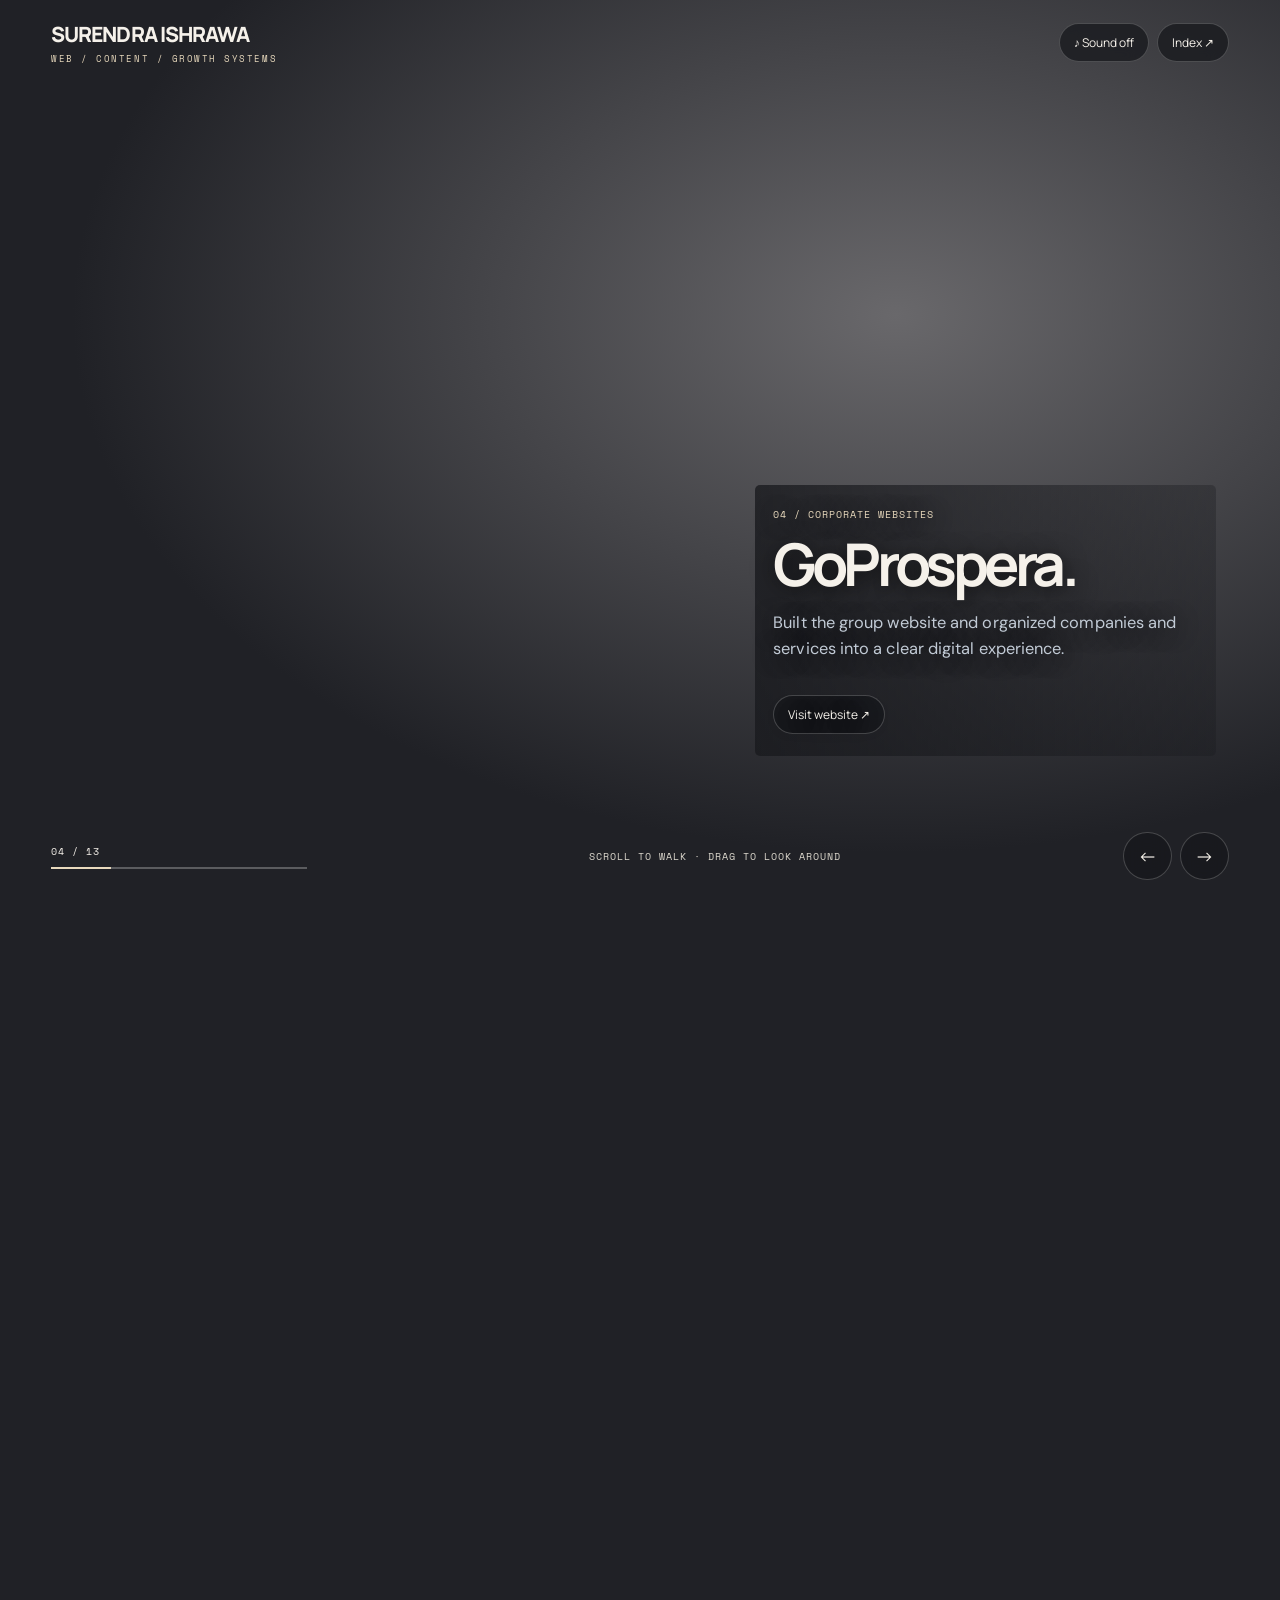
==== commit 3b9bbd37: "Publish approved interactive portfolio at existing public resume URL; preserve original archive bran" ====
--- a/index.html
+++ b/index.html
@@ -1,137 +1,77 @@
-<!doctype html>
-<html lang="en">
-<head>
-  <meta charset="utf-8">
-  <meta name="viewport" content="width=device-width,initial-scale=1">
-  <title>Surendra Ishrawa — Digital Growth & Creative Direction</title>
-  <meta name="description" content="Dubai-based portfolio of Surendra Ishrawa — websites, SEO, social content, creative direction, performance marketing and AI-assisted workflows.">
-  <meta name="theme-color" content="#09090b">
-  <link rel="preconnect" href="https://fonts.googleapis.com">
-  <link rel="preconnect" href="https://fonts.gstatic.com" crossorigin>
-  <link href="https://fonts.googleapis.com/css2?family=Inter:wght@400;500;600;700&display=swap" rel="stylesheet">
-  <link rel="stylesheet" href="styles.css?v=10">
-  <link rel="icon" type="image/svg+xml" href="favicon.svg">
-</head>
-<body>
-  <div class="cursor-glow" aria-hidden="true"></div>
-  <header class="site-header" data-header>
-    <a class="brand" href="#top" aria-label="Surendra Ishrawa home"><span>SI</span><b>Surendra Ishrawa</b></a>
-    <nav class="desktop-nav" aria-label="Primary navigation"><a href="#work">Work</a><a href="#content">Content</a><a href="#services">Services</a><a href="#about">About</a></nav>
-    <div class="header-actions">
-      <a class="resume-link" href="resume.html">Résumé <span>↓</span></a>
-      <a class="header-cta" href="#contact">Let’s connect</a>
-      <button class="menu-toggle" type="button" aria-label="Open menu" aria-expanded="false" data-menu-toggle><i></i><i></i></button>
-    </div>
-  </header>
-  <div class="mobile-menu" data-mobile-menu aria-hidden="true">
-    <nav aria-label="Mobile navigation"><a href="#work"><span>01</span>Work</a><a href="#content"><span>02</span>Content</a><a href="#services"><span>03</span>Services</a><a href="#about"><span>04</span>About</a><a href="#contact"><span>05</span>Contact</a></nav>
-    <div><a href="resume.html">Download résumé ↓</a><p>Dubai, UAE</p></div>
-  </div>
-
-  <main id="top">
-    <section class="hero">
-      <div class="hero-grid" aria-hidden="true"></div>
-      <div class="hero-copy">
-        <p class="kicker reveal">Dubai · Digital growth · Creative execution</p>
-        <h1 class="hero-title" aria-label="Digital work that moves"><span class="line"><span>Digital work</span></span><span class="line accent-line"><span>that moves.</span></span></h1>
-        <div class="hero-bottom reveal">
-          <p>I work across websites, SEO, campaigns and social content—taking ideas from the first brief through to launch and ongoing improvement.</p>
-          <div class="hero-buttons"><a class="button button-light" href="#work">Explore work <span>↘</span></a><a class="text-button" href="resume.html">Download résumé <span>↓</span></a></div>
-        </div>
-      </div>
-      <div class="hero-portrait reveal">
-        <div class="portrait-shell"><img src="surendra.jpg" alt="Surendra Ishrawa" width="1153" height="2048" fetchpriority="high"><div class="portrait-gradient"></div><span class="portrait-label label-one">Web & SEO</span><span class="portrait-label label-two">Creative direction</span><span class="portrait-label label-three">AI workflows</span></div>
-        <div class="availability"><i></i><span>Open to full-time opportunities</span><b>DXB</b></div>
-      </div>
-      <a class="scroll-cue" href="#work"><span>Scroll to explore</span><i>↓</i></a>
-    </section>
-
-    <div class="capability-marquee" aria-label="Core capabilities"><div class="marquee-track"><span>WEBSITES</span><i>✦</i><span>SEO</span><i>✦</i><span>SOCIAL DIRECTION</span><i>✦</i><span>PERFORMANCE</span><i>✦</i><span>AI AUTOMATION</span><i>✦</i><span>WEBSITES</span><i>✦</i><span>SEO</span><i>✦</i><span>SOCIAL DIRECTION</span><i>✦</i><span>PERFORMANCE</span><i>✦</i><span>AI AUTOMATION</span><i>✦</i></div></div>
-
-    <section class="motion-showcase" aria-label="Interactive creative direction showcase" data-image-trail data-icons="camera|heart|megaphone|chart|spark" data-labels="Shoot planning|Social content|Campaign ideas|Growth thinking|AI workflows">
-      <div class="motion-copy">
-        <p class="section-index">Creative energy</p>
-        <h2 data-motion-title><span>Ideas in motion.</span><span>Made to connect.</span></h2>
-        <p>From the first thought to the final frame—content shaped with purpose, pace and personality.</p>
-      </div>
-      <div class="mobile-creative-strip" aria-hidden="true"><div><span>◎ Shoot planning</span><i>●</i><span>♡ Social content</span><i>●</i><span>◇ Campaign ideas</span><i>●</i><span>↗ Growth thinking</span><i>●</i><span>✦ AI workflows</span><i>●</i><span>◎ Shoot planning</span><i>●</i><span>♡ Social content</span><i>●</i></div></div>
-      <div class="trail-layer" aria-hidden="true"></div>
-      <span class="motion-hint" aria-hidden="true">Move your cursor</span>
-    </section>
-
-    <section class="work-section" id="work">
-      <div class="section-intro reveal"><p class="section-index">01 / Selected work</p><h2>Built for people.<br>Designed for growth.</h2><p class="section-copy">A selection of websites I’ve built and managed across healthcare, corporate services and fashion.</p></div>
-      <div class="project-list">
-        <a class="project project-mycare reveal" href="https://mycarehealth.ae" target="_blank" rel="noopener">
-          <div class="project-meta"><span>01</span><span>Healthcare · Website · SEO</span></div>
-          <div class="project-stage"><div class="project-wordmark">MYCARE<span>+</span></div><div class="browser-card"><div class="browser-top"><i></i><i></i><i></i><b>mycarehealth.ae</b></div><div class="browser-body"><img class="project-shot" src="https://surendra-ishrawa-portfolio.travelguru625.chatgpt.site/project-mycare.webp" alt="MyCare Health homepage hero" width="1600" height="901" loading="lazy"></div></div></div>
-          <div class="project-info"><h3>MyCare Health</h3><p>I manage website updates, service pages, SEO, content and campaign support.</p><i>↗</i></div>
-        </a>
-        <a class="project project-prospera reveal" href="https://goprospera.ae" target="_blank" rel="noopener">
-          <div class="project-meta"><span>02</span><span>Corporate · Website build</span></div>
-          <div class="project-stage"><div class="project-wordmark">GO<span>PROSPERA</span></div><div class="browser-card"><div class="browser-top"><i></i><i></i><i></i><b>goprospera.ae</b></div><div class="browser-body"><img class="project-shot" src="https://surendra-ishrawa-portfolio.travelguru625.chatgpt.site/project-prospera.webp" alt="GoProspera homepage hero" width="1600" height="869" loading="lazy"></div></div></div>
-          <div class="project-info"><h3>GoProspera</h3><p>I built the group website and organised its companies and services into one clear experience.</p><i>↗</i></div>
-        </a>
-        <a class="project project-elilhaam reveal" href="https://www.elilhaam.com/" target="_blank" rel="noopener">
-          <div class="project-meta"><span>03</span><span>Fashion · E-commerce</span></div>
-          <div class="project-stage"><div class="project-wordmark">ELILHAAM</div><div class="browser-card"><div class="browser-top"><i></i><i></i><i></i><b>elilhaam.com</b></div><div class="browser-body"><img class="project-shot" src="https://surendra-ishrawa-portfolio.travelguru625.chatgpt.site/project-elilhaam.webp" alt="Elilhaam homepage hero" width="1600" height="900" loading="lazy"></div></div></div>
-          <div class="project-info"><h3>Elilhaam</h3><p>I built the Shopify website and managed collections, product presentation and the shopping experience.</p><i>↗</i></div>
-        </a>
-        <a class="project project-north reveal" href="https://northrepublic.com" target="_blank" rel="noopener">
-          <div class="project-meta"><span>04</span><span>Fashion · E-commerce</span></div>
-          <div class="project-stage"><div class="project-wordmark">NORTH<br>REPUBLIC</div><div class="browser-card"><div class="browser-top"><i></i><i></i><i></i><b>northrepublic.com</b></div><div class="browser-body"><img class="project-shot" src="https://surendra-ishrawa-portfolio.travelguru625.chatgpt.site/project-north.webp" alt="North Republic homepage hero" width="1600" height="900" loading="lazy"></div></div></div>
-          <div class="project-info"><h3>North Republic</h3><p>I built the e-commerce website and handled product content, merchandising and customer experience improvements.</p><i>↗</i></div>
-        </a>
-      </div>
-    </section>
-
-    <section class="content-section" id="content">
-      <div class="content-heading reveal"><p class="section-index">02 / Social & motion</p><h2>Ideas people<br><span>want to watch.</span></h2><p>I take content from a rough idea to the final post—planning, scripting, directing shoots and guiding the final output.</p></div>
-      <div class="reel-showcase">
-        <div class="featured-reel reveal"><video class="embedded-reel" controls playsinline preload="metadata" poster="https://surendra-ishrawa-portfolio.travelguru625.chatgpt.site/waycup-latest-poster.jpg" aria-label="Play the full Waycup I’ll Pay reel"><source src="https://surendra-ishrawa-portfolio.travelguru625.chatgpt.site/waycup-i-will-pay.mp4" type="video/mp4"></video><span class="reel-brand">WAYCUP / LATEST WORK</span><span class="reel-title"><b>I’ll Pay / No, I’ll Pay</b><small>One click to play · Double-click for Instagram</small></span></div>
-        <div class="reel-links">
-          <a class="reel-link waycup-link reveal" href="https://www.instagram.com/reel/DdMBSqQAazH/" target="_blank" rel="noopener"><span class="reel-number">01</span><span class="reel-type">WAYCUP · REEL</span><b>Campaign storytelling</b><i>Watch on Instagram ↗</i></a>
-          <a class="reel-link waycup-link alt reveal" href="https://www.instagram.com/reel/DdV76gIFSjc/" target="_blank" rel="noopener"><span class="reel-number">02</span><span class="reel-type">WAYCUP · REEL</span><b>Product-led social</b><i>Watch on Instagram ↗</i></a>
-          <a class="reel-link mycare-link reveal" href="https://www.instagram.com/reel/DcTvdvEOSQ6/" target="_blank" rel="noopener"><span class="reel-number">03</span><span class="reel-type">MYCARE · REEL</span><b>Healthcare education</b><i>Watch on Instagram ↗</i></a>
-          <a class="reel-link mycare-link alt reveal" href="https://www.instagram.com/reel/DcWPOsojXBZ/" target="_blank" rel="noopener"><span class="reel-number">04</span><span class="reel-type">MYCARE · AI CONCEPT</span><b>AI-assisted content</b><i>Watch on Instagram ↗</i></a>
-        </div>
-      </div>
-      <div class="brand-links reveal"><a href="https://www.instagram.com/waycupae" target="_blank" rel="noopener"><span>Follow the work</span><b>@waycupae</b><i>↗</i></a><a href="https://www.instagram.com/mycareuae" target="_blank" rel="noopener"><span>Follow the work</span><b>@mycareuae</b><i>↗</i></a></div>
-    </section>
-
-    <section class="services-section" id="services">
-      <div class="section-intro light reveal"><p class="section-index">03 / Freelance & project work</p><h2>Available for project work, too.</h2><p class="section-copy">Alongside my full-time work, I take on selected projects with a trusted team of developers, designers and production professionals.</p></div>
-      <div class="service-grid">
-        <article class="service-card reveal"><span>01</span><h3>Web & commerce</h3><p>Shopify, WordPress, landing pages and ongoing website support—from planning to launch.</p><b>Build or improve your website ↗</b></article>
-        <article class="service-card reveal"><span>02</span><h3>Content & shoots</h3><p>Reel ideas, scripts, storyboards, product shoots, lifestyle videos and creative direction.</p><b>From idea to shoot day ↗</b></article>
-        <article class="service-card reveal"><span>03</span><h3>Growth marketing</h3><p>SEO, content, Meta campaigns, lead journeys and reporting that is easy to understand.</p><b>Turn attention into action ↗</b></article>
-        <article class="service-card reveal"><span>04</span><h3>AI workflows</h3><p>Useful AI tools and automations that make planning, content and everyday work faster.</p><b>Work smarter, not noisier ↗</b></article>
-      </div>
-      <a class="project-cta reveal" href="#contact"><span>Have a project in mind?</span><b>Build it with us</b><i>↗</i></a>
-    </section>
-
-    <section class="about-section" id="about">
-      <div class="about-lead reveal"><p class="section-index">04 / About</p><h2>I connect the moving parts.</h2></div>
-      <div class="about-body reveal"><p class="about-main">I’m Surendra Ishrawa, a Dubai-based digital marketing and e-commerce professional. I build Shopify storefronts, websites and business-focused web applications, including tracking dashboards using React, JavaScript and AI-assisted development. My work also covers SEO, social content and campaign coordination.</p><p>I like being involved from the beginning—understanding the goal, planning the work and making sure it is delivered properly. I currently manage digital work across MyCare, GoProspera, Waycup and ProConnect.</p><div class="tools" aria-label="Tools"><span>Shopify</span><span>React</span><span>JavaScript</span><span>HTML</span><span>WordPress</span><span>Semrush</span><span>Ahrefs</span><span>Meta</span><span>Google Analytics</span><span>Search Console</span><span>ChatGPT</span><span>Claude</span><span>Google Antigravity</span><span>Google Flow</span><span>Canva</span></div></div>
-    </section>
-
-    <section class="curiosity-section" data-curiosity aria-labelledby="curiosity-title">
-      <div class="curiosity-top"><p class="section-index">A visual pause</p><p>Move your cursor. The details are watching.</p></div>
-      <h2 id="curiosity-title" class="curiosity-title" aria-label="Stay curious. Look closer."><span>Stay curious.</span><span>Look cl<span class="eye-letter" aria-hidden="true"><i class="eye-pupil"></i></span>ser.</span></h2>
-      <div class="eye-pair" aria-hidden="true"><span class="eye"><i class="eye-pupil"></i></span><span class="eye"><i class="eye-pupil"></i></span></div>
-      <p class="curiosity-note">Good ideas usually begin with noticing what everyone else scrolls past.</p>
-    </section>
-
-    <section class="process-section" aria-label="Working process"><p class="section-index reveal">05 / Process</p><div class="process-line" data-process><div class="process-progress"></div><article class="reveal"><span>01</span><h3>Discover</h3><p>Understand the audience, opportunity and goal.</p></article><article class="reveal"><span>02</span><h3>Plan</h3><p>Build the right journey, content and channel plan.</p></article><article class="reveal"><span>03</span><h3>Create</h3><p>Turn the strategy into focused digital work.</p></article><article class="reveal"><span>04</span><h3>Launch</h3><p>Publish, connect and test the complete experience.</p></article><article class="reveal"><span>05</span><h3>Improve</h3><p>Learn from performance and keep refining.</p></article></div></section>
-
-    <section class="contact-section" id="contact">
-      <div class="contact-orbit" aria-hidden="true"><span></span><span></span></div><p class="section-index reveal">06 / Let’s talk</p><h2 class="reveal">Could I be a fit<br>for your team?</h2><p class="contact-copy reveal">I’m currently open to full-time roles in digital marketing, e-commerce, SEO and creative execution. If my experience fits what you need, I’d be happy to talk.</p>
-      <div class="contact-buttons reveal"><a class="button button-light large" href="mailto:Spjaat760@gmail.com?subject=Project%20enquiry%20for%20Surendra">Send an email <span>↗</span></a><a class="button button-outline large" href="https://wa.me/971504974641?text=Hi%20Surendra%2C%20I%27d%20like%20to%20discuss%20a%20project." target="_blank" rel="noopener">WhatsApp <span>↗</span></a></div>
-      <a class="bottom-resume reveal" href="resume.html">Download my résumé <span>↓</span></a>
-    </section>
-  </main>
-
-  <footer><a class="footer-brand" href="#top">Surendra Ishrawa</a><div><span>Dubai, UAE</span><a href="mailto:Spjaat760@gmail.com">Email</a><a href="#top">Back to top ↑</a></div><p>Strategy, creativity and execution—connected.</p></footer>
-  <script src="script.js?v=11"></script>
-</body>
-</html>
+<!doctype html><html lang="en"><head><meta charset="utf-8"><meta name="viewport" content="width=device-width,initial-scale=1,viewport-fit=cover"><title>Surendra Ishrawa | Creative Digital & Growth</title><meta name="description" content="Surendra Ishrawa — Dubai-based digital marketing, websites, SEO, social and e-commerce."><link rel="preconnect" href="https://fonts.googleapis.com"><link href="https://fonts.googleapis.com/css2?family=DM+Sans:wght@400;500;600&family=Manrope:wght@400;500;600;700;800&family=Space+Mono&display=swap" rel="stylesheet"><style>
+:root{--ink:#191a1e;--paper:#f5f1ea;--gold:#e8d9bd;--line:#ffffff33}*{box-sizing:border-box}html{scroll-snap-type:y proximity;scrollbar-width:none}body{margin:0;background:#202126;color:var(--paper);font-family:Manrope,Arial,sans-serif}body::-webkit-scrollbar{display:none}a,button{color:inherit;font:inherit}a{text-decoration:none}button{cursor:pointer}button:focus-visible,a:focus-visible{outline:2px solid var(--gold);outline-offset:4px}#world{position:fixed;inset:0;width:100%;height:100%;pointer-events:none}#track>div{height:100vh;height:100svh;scroll-snap-align:start}.ui{position:fixed;inset:0;pointer-events:none;z-index:2000}.ui a,.ui button,.ui video,.ui iframe{pointer-events:auto}.top,.bottom{position:absolute;left:4vw;right:4vw;display:flex;justify-content:space-between;align-items:center;gap:14px}.top{top:max(20px,env(safe-area-inset-top));}.bottom{bottom:max(20px,env(safe-area-inset-bottom));}.brand{font-weight:800;letter-spacing:-.045em;font-size:21px}.brand small{display:block;font:9px 'Space Mono',monospace;letter-spacing:.17em;color:var(--gold);margin-top:4px}.mono{font:10px 'Space Mono',monospace;letter-spacing:.1em;text-transform:uppercase}.controls,.nav,.actions{display:flex;align-items:center;gap:8px;flex-wrap:wrap}.pill,.actions a{border:1px solid var(--line);border-radius:30px;padding:10px 14px;background:#17181cbb;backdrop-filter:blur(10px);font-size:12px;display:inline-flex;align-items:center;gap:7px}.pill:hover,.actions a:hover{border-color:var(--gold);color:var(--gold)}.scene{position:absolute;left:6vw;bottom:16vh;width:39vw;max-width:660px;transition:opacity .22s,transform .45s;transform:translateY(0);text-shadow:0 3px 22px #000a}.scene.out{opacity:0;transform:translateY(12px)}.scene.right{left:59vw;width:36vw}.scene h1{font-size:clamp(40px,5.7vw,98px);letter-spacing:-.075em;line-height:.96;margin:14px 0 18px;overflow-wrap:anywhere}.scene p{font-size:clamp(15px,1.35vw,20px);line-height:1.55;max-width:490px;margin:0 0 18px}.scene[data-kind="intro"]{width:57vw;bottom:23vh}.scene[data-kind="intro"] h1{font-size:clamp(48px,6.5vw,110px)}.scene[data-kind="contact"]{bottom:20vh;width:49vw}.accent{color:var(--gold)}.tags{display:flex;gap:7px;flex-wrap:wrap;margin-bottom:15px}.tags span{font-size:11px;border:1px solid #ffffff44;padding:5px 8px;border-radius:20px;background:#202126a0}.actions{gap:8px}.actions a img{width:19px;height:19px;object-fit:contain}.actions a svg{width:18px;height:18px}.progress{width:clamp(100px,20vw,280px);height:2px;background:#ffffff44;margin-top:8px}.progress i{display:block;width:0;height:100%;background:var(--gold)}.hint{color:#ddd9ce}.nav button{min-width:44px;min-height:44px;font-size:19px}.panel{position:fixed;inset:0;z-index:4000;background:#191a1ef7;overflow:auto;padding:8vh 8vw}.panel[hidden],.dialog[hidden],.media[hidden],.overlay[hidden]{display:none!important}.panel h2{font-size:clamp(32px,5vw,75px);letter-spacing:-.06em;margin:10px 0 20px}.index-grid{display:grid;grid-template-columns:repeat(2,1fr);gap:8px}.index-grid button{text-align:left;border:1px solid var(--line);background:transparent;padding:14px;color:var(--paper)}.panel .close{float:right}.overlay{position:fixed;transform-origin:0 0;overflow:hidden;background:#15161a;pointer-events:none;display:block}.overlay img{width:100%;height:100%;object-fit:contain;display:block}.overlay .unavailable{display:none;position:absolute;inset:0;place-items:center;text-align:center;padding:28px;background:#23252a;color:var(--gold)}.overlay.failed .unavailable{display:grid}.overlay.failed img{visibility:hidden}.overlay.clickable{pointer-events:auto}.overlay.clickable:focus-visible{outline:3px solid var(--gold)}.media{position:absolute;right:8vw;top:17vh;width:29vw;max-width:440px;display:grid;gap:10px;pointer-events:auto}.hero-reel{position:relative;display:flex;flex-direction:column;justify-content:space-between;min-height:240px;aspect-ratio:4/5;padding:25px;border:1px solid #ffffff44;background:radial-gradient(circle at 75% 22%,#6c6659,#25262b 55%);overflow:hidden;text-align:left;border-radius:4px}.hero-reel:before{content:'';position:absolute;inset:12%;border:1px solid #fff3;border-radius:50%;transform:rotate(-30deg);pointer-events:none}.hero-reel b{font-size:clamp(30px,4vw,60px);line-height:.95;letter-spacing:-.07em;z-index:1}.hero-reel span{z-index:1}.hero-reel .play{border-radius:50%;height:60px;width:60px;display:grid;place-items:center;border:1px solid #fff8;align-self:center;font-size:24px}.media .secondary{display:grid;grid-template-columns:1fr 1fr;gap:7px}.secondary a,.secondary button{background:#202126dd;border:1px solid var(--line);padding:10px;text-align:left;font-size:11px}.secondary a:hover,.secondary button:hover{border-color:var(--gold)}.dialog{position:fixed;inset:0;z-index:5000;background:#101014ee;display:grid;place-items:center;padding:20px}.dialog-card{position:relative;width:min(500px,94vw);max-height:90svh;overflow:auto;background:#25262a;border:1px solid var(--line);padding:15px}.dialog-card .close{float:right;margin-bottom:10px}.dialog iframe,.dialog video{display:block;width:100%;height:min(64svh,650px);border:0;background:#16171a;object-fit:contain}.dialog a{display:block;padding:10px;color:var(--gold)}.mobile-visual{display:none}.fallback-bg{position:fixed;inset:0;background:radial-gradient(ellipse at 70% 35%,#69686b,#202126 65%);z-index:-1}.no-webgl #world{display:none}.no-webgl .mobile-visual{display:block;position:absolute;right:6vw;top:18vh;width:43vw;max-height:56vh;object-fit:contain}.no-webgl .media{z-index:2}.no-webgl .scene{left:5vw}.portrait-fallback{filter:grayscale(1);opacity:.48}.contact-name{font-size:12px;color:var(--gold)}@media(max-width:760px) and (orientation:portrait), (pointer:coarse) and (max-device-width:850px) and (orientation:portrait){html{scroll-snap-type:y mandatory}#track>div{height:100svh}.top,.bottom{left:5vw;right:5vw;gap:6px}.brand{font-size:15px;line-height:1.15}.brand small{font-size:7px;letter-spacing:.07em}.controls{gap:5px;flex-wrap:nowrap}.controls .pill{font-size:10px;padding:8px 10px;min-height:36px}.mono{font-size:9px}.hint{display:none}.scene,.scene.right,.scene[data-kind="intro"],.scene[data-kind="contact"],.no-webgl .scene{left:5vw;right:5vw;width:auto;max-width:none;bottom:max(82px,calc(env(safe-area-inset-bottom) + 64px));padding:15px 14px 12px;background:linear-gradient(110deg,#191a1ef5,#191a1ed9);border:1px solid #ffffff22;border-radius:8px;backdrop-filter:blur(12px)}.scene h1,.scene[data-kind="intro"] h1{font-size:clamp(31px,8.2vw,52px);margin:7px 0 10px;line-height:1.02}.scene p{font-size:13px;line-height:1.4;margin:0 0 9px}.tags{gap:4px;margin-bottom:7px}.tags span{font-size:9px;padding:3px 6px}.actions{gap:5px}.actions a{padding:8px 10px;font-size:11px;min-height:40px}.actions a img,.actions a svg{width:15px;height:15px}.overlay{display:none!important}.mobile-visual,.no-webgl .mobile-visual{display:block;position:absolute;top:13vh;left:7vw;right:7vw;width:86vw;height:33vh;object-fit:contain;background:#20212680;border:1px solid var(--line);border-radius:5px}.mobile-visual[hidden]{display:none!important}.media{left:9vw;right:9vw;top:12vh;width:auto;max-width:none;gap:5px}.hero-reel{min-height:0;height:26vh;aspect-ratio:auto;padding:15px}.hero-reel b{font-size:28px}.hero-reel .play{width:36px;height:36px;font-size:16px}.media .secondary{grid-template-columns:repeat(2,1fr)}.secondary a,.secondary button{padding:6px;font-size:10px;min-height:32px}.index-grid{grid-template-columns:1fr}.nav button{min-height:44px;min-width:44px}.progress{width:35vw}#world{opacity:.75}.portrait-fallback{opacity:.45}.scene[data-kind="about"] h1{font-size:30px}}@media(max-width:760px) and (max-height:650px){.scene p{font-size:12px}.scene h1,.scene[data-kind="intro"] h1{font-size:28px}.media{top:13vh}.hero-reel{height:22vh}.mobile-visual{height:27vh}.scene{padding:10px}.tags{display:none}}@media(prefers-reduced-motion:reduce){*{transition:none!important;scroll-behavior:auto!important}}
+</style><style>.mobile-visual[hidden]{display:none!important}.overlay[hidden]{display:none!important}</style><style>.secondary .poster-button{display:flex;align-items:center;gap:6px}.poster-button img{width:24px;height:32px;object-fit:contain;border-radius:2px}.nav button:disabled{opacity:.35;cursor:default}.no-webgl .mobile-visual{background:#202126;border-radius:4px}.overlay{will-change:transform}</style><style>html,body{width:100%;max-width:100%;overflow-x:clip}#projectLayer{position:fixed;inset:0;overflow:hidden;pointer-events:none;z-index:10}.ui{overflow:hidden}.top,.bottom{left:4%;right:4%;max-width:92%}.controls,.nav{flex-shrink:0}.scene.right{left:59%;right:5%;width:auto;max-width:36%;}.scene h1{font-size:clamp(34px,4.8vw,88px);overflow-wrap:normal}.scene[data-kind="intro"] h1{font-size:clamp(44px,6.2vw,106px)}.scene[data-kind="web"]{padding:22px 18px;background:linear-gradient(90deg,#191a1ec9,#191a1e55);border-radius:5px}.scene[data-kind="web"] h1{font-size:clamp(32px,4.6vw,82px)}.scene[data-kind="web"] p{max-width:100%}.media{right:5%;top:13vh;width:min(34%,400px);max-height:76vh;gap:6px;overflow:auto;scrollbar-width:thin}.reel-frame{position:relative;height:min(51vh,480px);min-height:180px;background:#191a1e;border:1px solid #fff3;border-radius:7px;overflow:hidden}.reel-frame .hero-reel{position:absolute;inset:0;width:100%;height:100%;aspect-ratio:auto;background-size:cover;background-position:center;min-height:0}.reel-preview{position:absolute;inset:0;width:100%;height:100%;border:0;background:transparent}.reel-open{justify-content:center;width:100%;min-height:36px}.media .secondary{grid-template-columns:repeat(2,minmax(0,1fr))}.overlay img{object-fit:contain}.scene[data-kind="waycup"],.scene[data-kind="mycare"]{width:43%;bottom:18vh}.scene[data-kind="waycup"] h1,.scene[data-kind="mycare"] h1{font-size:clamp(36px,5vw,84px)}@media(max-width:760px) and (orientation:portrait), (pointer:coarse) and (max-device-width:850px) and (orientation:portrait){.top,.bottom{left:4%;right:4%;max-width:92%}.scene,.scene.right,.scene[data-kind="web"],.scene[data-kind="waycup"],.scene[data-kind="mycare"]{left:5%;right:5%;width:auto;max-width:none;bottom:max(76px,calc(env(safe-area-inset-bottom) + 64px));padding:12px}.scene h1,.scene[data-kind="intro"] h1,.scene[data-kind="web"] h1,.scene[data-kind="waycup"] h1,.scene[data-kind="mycare"] h1{font-size:clamp(29px,7.8vw,49px)}.media{left:7%;right:7%;width:auto;top:11vh;max-height:42vh;overflow:auto}.reel-frame{height:25vh;min-height:120px}.reel-open{min-height:30px;padding:5px 8px;font-size:10px}.media .secondary a,.media .secondary button{min-height:26px;font-size:10px;padding:5px}.reel-preview{height:100%}.controls .pill{white-space:nowrap}.brand{font-size:14px}.brand small{font-size:7px}}</style><style>
+.scene p{font-family:'DM Sans',Arial,sans-serif;font-weight:400;color:#c2cbd6;letter-spacing:.005em;line-height:1.58;font-size:clamp(15px,1.28vw,20px)}.scene h1{font-family:Manrope,Arial,sans-serif;color:#f5f1ea}.scene .mono{color:#e8d9bd}.tags span{font-family:'DM Sans',Arial,sans-serif;color:#d3c8b5}.media{top:10vh;right:6%;width:clamp(220px,25vw,360px);max-height:80vh;align-content:start;justify-items:stretch;gap:6px}.reel-caption{color:#e8d9bd;font-size:9px;letter-spacing:.11em}.reel-frame{position:relative;width:min(100%,calc(55vh * 9 / 16));height:auto;aspect-ratio:9/16;min-height:0;justify-self:center;background:#1b1c20;border:1px solid #ffffff35;border-radius:7px;overflow:hidden}.reel-preview{position:absolute;inset:0;width:100%;height:100%;border:0;background:#fff;display:block}.instagram-profile{justify-content:center;width:100%;border-color:#e8d9bd88;min-height:38px;font-family:'DM Sans',Arial,sans-serif;font-weight:500;color:#f5f1ea}.instagram-profile svg{width:18px;height:18px;color:#e8d9bd}.reel-original{text-align:center;font-size:11px;color:#c2cbd6;padding:4px}.media .secondary{gap:5px}.media .secondary a,.media .secondary button{font-family:'DM Sans',Arial,sans-serif;font-size:11px;line-height:1.25;min-height:34px;padding:7px}.media .secondary .poster-button img{height:25px;width:18px}@media(max-width:760px) and (orientation:portrait), (pointer:coarse) and (max-device-width:850px) and (orientation:portrait){.scene p{font-size:13px;line-height:1.4}.media{left:8%;right:8%;width:auto;top:10vh;max-height:42vh;gap:4px;display:grid;grid-template-columns:1fr 1fr;align-items:start;overflow:auto}.reel-caption{grid-column:1/-1;font-size:8px}.reel-frame{grid-column:1;grid-row:2/5;width:min(100%,calc(29vh * 9 / 16));aspect-ratio:9/16;justify-self:center}.instagram-profile{grid-column:2;grid-row:2;font-size:10px;min-height:32px;padding:5px 7px}.instagram-profile svg{width:14px;height:14px}.reel-original{grid-column:2;grid-row:3;font-size:10px}.media .secondary{grid-column:2;grid-row:4;grid-template-columns:1fr;gap:3px}.media .secondary a,.media .secondary button{font-size:9px;padding:5px;min-height:25px}.scene[data-kind="waycup"],.scene[data-kind="mycare"]{bottom:max(76px,calc(env(safe-area-inset-bottom) + 64px))}}
+</style><style>.actions a .brand-icon{width:23px;height:23px;object-fit:contain;flex-shrink:0}.actions a:has(.brand-icon){gap:9px}.actions a:hover{background:#2c2e35}#mobileExperience{display:none;pointer-events:none} @media(max-width:760px) and (orientation:portrait), (pointer:coarse) and (max-device-width:850px) and (orientation:portrait){.actions a .brand-icon{width:19px;height:19px}#mobileExperience.show{position:absolute;display:flex;left:7vw;top:13vh;flex-direction:column;align-items:flex-start;color:#e8e5df;opacity:.48;z-index:1;text-shadow:0 3px 18px #000}#mobileExperience b{font:800 clamp(75px,23vw,150px)/.85 Manrope,Arial,sans-serif;letter-spacing:-.08em}#mobileExperience span{font:700 10px 'Space Mono',monospace;letter-spacing:.10em}.scene{z-index:3}#mobileVisual{z-index:0}}</style><style>
+/* One exhibit, one action. The iframe is a preview, not another control surface. */
+.media{width:clamp(190px,24vw,340px);right:8%;top:12vh;max-height:76vh;overflow:hidden;display:grid;justify-items:center;align-content:start;gap:12px}.media .reel-caption{text-align:center}.media .reel-frame{display:block;position:relative;aspect-ratio:9/16;width:min(100%,calc(53vh * 9 / 16));height:auto;border:1px solid #ffffff55;border-radius:9px;background:#212329;overflow:hidden;isolation:isolate}.reel-frame .reel-preview{position:absolute;top:-56px;left:0;width:100%;height:calc(100% + 120px);border:0;pointer-events:none;background:#212329}.reel-badge{position:absolute;inset:auto 10px 10px auto;width:30px;height:30px;display:grid;place-items:center;background:#191a1edb;border:1px solid #ffffff60;border-radius:50%;color:#fff;font-size:12px}.media .instagram-profile{width:min(100%,280px);min-height:42px;justify-content:center}.media .secondary,.media .reel-original{display:none}.scene[data-kind="meta"] h1{font-size:clamp(32px,4.4vw,76px)}.scene[data-kind="meta"]{width:39vw}.scene h1{overflow-wrap:break-word}
+html.compact #world{position:fixed;top:0;left:0;width:100%;height:48vh;height:48svh;opacity:1;mask-image:linear-gradient(#000 82%,transparent 100%)}html.compact .ui{background:linear-gradient(0deg,#191a1e 0%,#191a1e 47%,transparent 58%)}html.compact .top{top:max(12px,env(safe-area-inset-top));left:5%;right:5%;max-width:90%;background:#191a1ed6;border:1px solid #ffffff20;padding:9px 10px;border-radius:10px;z-index:10}html.compact .brand{font-size:clamp(12px,3.4vw,18px)}html.compact .brand small{font-size:clamp(6px,1.65vw,9px)}html.compact .controls .pill{padding:8px;font-size:11px;min-height:36px}
+html.compact .scene,html.compact .scene.right,html.compact .scene[data-kind]{top:48%;bottom:auto;left:6%;right:6%;width:auto;max-width:none;background:none;border:0;border-radius:0;backdrop-filter:none;padding:10px 0 70px;transform:none;max-height:43%;overflow:auto;text-shadow:none;pointer-events:auto;scrollbar-width:thin}
+html.compact .scene h1,html.compact .scene[data-kind] h1{font-size:clamp(27px,7.8vw,55px);line-height:1.06;margin:9px 0 13px;letter-spacing:-.06em}html.compact .scene p{font-size:clamp(13px,3.7vw,19px);line-height:1.48;margin-bottom:12px}html.compact .scene .mono{font-size:clamp(9px,2.5vw,13px)}html.compact .tags span{font-size:11px;padding:5px 8px}html.compact .actions a{min-height:42px;font-size:12px;padding:9px 12px}html.compact .bottom{bottom:0;left:0;right:0;max-width:100%;background:#191a1ef5;border-top:1px solid #ffffff24;padding:12px 6% max(12px,env(safe-area-inset-bottom));z-index:15}html.compact .mobile-visual,html.compact .no-webgl .mobile-visual{top:13%;left:8%;right:8%;width:84%;height:31%;max-height:none;object-fit:contain;display:block;opacity:1;background:#202126;border:1px solid #ffffff22;box-shadow:0 12px 30px #0005;transition:opacity .24s}html.compact .mobile-visual[hidden]{display:none!important}html.compact.in-transit .mobile-visual,html.compact.in-transit .media,html.compact.in-transit #mobileExperience{opacity:0;pointer-events:none}html.compact .media{top:11%;left:5%;right:5%;width:auto;max-height:36%;grid-template-columns:1fr 1fr;grid-template-rows:auto 1fr;gap:8px;align-items:center;justify-items:center;overflow:hidden;transition:opacity .24s}html.compact .media .reel-caption{grid-column:2;grid-row:1;align-self:end;font-size:10px}html.compact .media .reel-frame{grid-column:1;grid-row:1/3;width:min(100%,calc(32svh * 9 / 16));height:auto;aspect-ratio:9/16}html.compact .media .instagram-profile{grid-column:2;grid-row:2;align-self:start;font-size:12px;width:100%;min-height:44px;white-space:normal;text-align:center}html.compact .reel-frame .reel-preview{top:-51px;height:calc(100% + 110px)}html.compact #mobileExperience.show{top:16%;left:9%;opacity:.4}html.compact .portrait-fallback{opacity:.7}html.compact .scene[data-kind="contact"]{max-height:44%}
+@media(pointer:coarse) and (orientation:landscape){.top,.bottom{left:3%;right:3%;max-width:94%;}.top{top:10px}.bottom{bottom:8px}.scene,.scene[data-kind]{bottom:13vh;max-height:67vh;overflow:auto}.scene h1,.scene[data-kind="intro"] h1,.scene[data-kind="web"] h1{font-size:clamp(27px,5vw,64px)}.scene p{font-size:clamp(12px,1.7vw,17px);line-height:1.35}.media{top:12vh;right:8%;width:27%;max-height:75vh;gap:5px}.media .reel-frame{width:min(100%,calc(50vh * 9 / 16))}.media .instagram-profile{min-height:30px;padding:5px 8px;font-size:11px}.controls .pill{padding:7px 10px}.nav button{min-height:36px;min-width:40px}}
+</style><style>
+#mobilePortfolio{display:none}html.compact{scroll-snap-type:none;scrollbar-width:auto}html.compact body{background:#191a1e;overflow-x:hidden}html.compact #world,html.compact #track,html.compact #projectLayer,html.compact .ui,html.compact .fallback-bg{display:none!important}html.compact #mobilePortfolio{display:block;max-width:700px;margin:0 auto;padding:0 clamp(20px,6vw,42px);color:#f5f1ea} .m-header{display:flex;align-items:center;justify-content:space-between;gap:10px;position:sticky;top:0;z-index:25;padding:16px 0;background:#191a1ef5;border-bottom:1px solid #ffffff24;backdrop-filter:blur(12px)}.m-brand{font-size:clamp(14px,4vw,21px);font-weight:800;letter-spacing:-.04em}.m-brand small{display:block;color:#e8d9bd;font:8px 'Space Mono',monospace;letter-spacing:.07em;margin-top:5px}.m-header button{flex-shrink:0;min-height:42px}.m-card{padding:38px 0;border-bottom:1px solid #ffffff24;scroll-margin-top:90px}.m-label{color:#e8d9bd;font-size:10px;letter-spacing:.12em}.m-card h2{font-size:clamp(33px,9vw,64px);line-height:1.02;letter-spacing:-.065em;margin:12px 0 15px;font-weight:800;overflow-wrap:break-word}.m-card p{font-family:'DM Sans',Arial,sans-serif;color:#c2cbd6;font-size:clamp(15px,4.2vw,19px);line-height:1.58;margin:0 0 20px;max-width:560px}.m-stat{display:flex;align-items:center;gap:18px;margin:24px 0 12px;color:#e8d9bd}.m-stat b{font-size:75px;line-height:1;letter-spacing:-.08em}.m-stat span{font:12px 'Space Mono',monospace;max-width:110px;line-height:1.5}.m-project,.m-art,.m-portrait{display:block;width:100%;border:1px solid #ffffff28;background:#23252b;border-radius:8px;overflow:hidden;margin:18px 0}.m-project img,.m-art{width:100%;height:auto;object-fit:contain;display:block}.m-portrait{width:min(100%,280px);max-height:340px;object-fit:contain;filter:grayscale(1)}.m-reel{display:block;position:relative;width:min(75%,240px);aspect-ratio:9/16;overflow:hidden;border-radius:9px;border:1px solid #ffffff35;background:#25262b;margin:20px 0}.m-reel iframe{position:absolute;top:-55px;left:0;width:100%;height:calc(100% + 115px);border:0;pointer-events:none}.m-card .tags{display:flex;margin:16px 0 10px}.m-card .tags span{font-size:11px;padding:5px 9px}.m-card .m-actions{display:flex;gap:8px;margin-top:20px}.m-card .m-actions a{min-height:44px;font-size:13px;padding:10px 14px}.m-foot{display:flex;justify-content:space-between;gap:12px;font-size:12px;padding:24px 0 38px;color:#c2cbd6}.m-foot a{color:#e8d9bd}html.compact .panel{padding:6vh 6vw}html.compact .index-grid{grid-template-columns:1fr}html.compact .panel .actions a{min-height:44px}
+</style><style>
+#mobileMode{display:none}html.phone-gallery #mobileMode{display:inline-flex;white-space:nowrap}.m-head-actions{display:flex;gap:6px;flex-shrink:0}.m-scroll{position:absolute;bottom:0;left:0;right:0;height:2px;background:#ffffff12}.m-scroll i{display:block;height:100%;width:0;background:#e8d9bd;transition:width .12s linear}.m-categories{display:flex;gap:7px;overflow-x:auto;scrollbar-width:none;padding:14px 0 5px}.m-categories::-webkit-scrollbar{display:none}.m-categories a{flex:none;white-space:nowrap;border:1px solid #ffffff28;border-radius:30px;color:#c2cbd6;font:500 12px 'DM Sans',Arial,sans-serif;padding:9px 13px}.m-categories a.active{background:#e8d9bd;color:#202126;border-color:#e8d9bd}.m-group{color:#e8d9bd;letter-spacing:.13em;font:10px 'Space Mono',monospace;padding:36px 0 0}.m-card{position:relative;display:flex;flex-direction:column;align-items:stretch;gap:0;padding:30px 0 36px;scroll-margin-top:100px}.m-card[data-kind="intro"]{padding-top:38px;min-height:64svh;justify-content:center}.m-card h2{max-width:100%;font-size:clamp(34px,9vw,65px);line-height:1.06;word-break:normal;overflow-wrap:break-word;letter-spacing:-.06em;margin:10px 0 15px}.m-line{display:inline-block;vertical-align:top;max-width:100%;overflow:hidden;padding-bottom:.09em}.m-line>span{display:block}.m-card .m-stat{position:relative;isolation:isolate;overflow:hidden;padding:20px 0;border-top:1px solid #ffffff22;border-bottom:1px solid #ffffff22;margin:16px 0 20px;min-height:128px}.m-orbit{position:absolute;width:190px;height:190px;border:1px solid #e8d9bd38;border-radius:50%;right:-18px;top:-38px;z-index:-1;transform:rotateX(52deg) rotateZ(-25deg);box-shadow:0 0 0 10px #e8d9bd09,0 0 0 24px #e8d9bd08,0 0 0 40px #e8d9bd05}.m-jump{display:flex;align-items:center;justify-content:space-between;color:#e8d9bd;padding:12px 0;border-bottom:1px solid #e8d9bd66;font-size:14px}.m-jump span{font-size:20px}.m-project,.m-art,.m-portrait{margin:13px 0 20px;width:100%;max-width:100%;border-radius:10px;background:#22242a}.m-project img{aspect-ratio:16/10;object-fit:contain;background:#141518;transition:transform .4s ease}.m-project:active img{transform:scale(.97)}.m-project-cap{display:flex;justify-content:space-between;align-items:center;padding:10px 13px;color:#c2cbd6;font:11px 'Space Mono',monospace;border-top:1px solid #ffffff22}.m-project-cap b{font-size:18px;color:#e8d9bd}.m-card .m-portrait{height:clamp(200px,68vw,340px);max-height:none;object-position:center;object-fit:contain}.m-card[data-kind="about"] .m-portrait,.m-card[data-kind="contact"] .m-portrait{width:100%;background:linear-gradient(135deg,#303137,#1e1f24)}.m-card .m-reel{width:min(76%,260px);margin:12px auto 20px;aspect-ratio:9/16;max-width:100%}.m-reel-play{position:absolute;right:10px;bottom:10px;border-radius:50%;padding:10px;background:#191a1ed9;color:#fff;pointer-events:none}.m-detail{border-top:1px solid #ffffff2a;border-bottom:1px solid #ffffff2a;padding:4px 0;margin:4px 0 12px}.m-detail summary{list-style:none;display:flex;justify-content:space-between;align-items:center;padding:13px 0;color:#e8d9bd;font-size:14px;cursor:pointer}.m-detail summary::-webkit-details-marker{display:none}.m-detail[open] summary span{transform:rotate(45deg)}.m-detail ol{margin:0 0 15px;padding-left:24px;color:#c2cbd6;font-size:14px;line-height:1.8}.m-card .m-actions{display:flex;flex-wrap:wrap;gap:8px;margin-top:8px}.m-card .m-actions a{min-height:44px;max-width:100%;white-space:normal}.m-card[data-kind="contact"] .m-actions{display:grid;grid-template-columns:repeat(2,minmax(0,1fr))}.m-card[data-kind="contact"] .m-actions a{justify-content:center}.m-motion .m-card:not(.m-visible) .m-line>span{transform:translateY(110%)}.m-motion .m-card .m-line>span{transition:transform .65s cubic-bezier(.2,.75,.2,1)}.m-motion .m-card .m-line:nth-child(2)>span{transition-delay:.09s}.m-motion .m-card:not(.m-visible) :is(.m-project,.m-art,.m-portrait,.m-reel){transform:translateY(16px);opacity:.78}.m-motion .m-card :is(.m-project,.m-art,.m-portrait,.m-reel){transition:transform .6s ease,opacity .6s ease}.m-visible .m-orbit{animation:mOrbit 7s ease-in-out infinite alternate}@keyframes mOrbit{to{transform:rotateX(35deg) rotateZ(25deg) translateX(-10px)}}html.compact #mobilePortfolio{width:100%;max-width:700px;padding:0 clamp(18px,5.5vw,40px);overflow:clip}html.compact .m-header{margin:0;max-width:100%;padding:14px 0;min-height:66px}.m-header .m-brand{min-width:0;overflow-wrap:break-word}.m-header .m-head-actions .pill{min-height:40px;padding:8px 12px;font-size:12px;white-space:nowrap}
+html.wide-phone #mobilePortfolio{max-width:none;padding:0 calc(22px * var(--mobile-unit));}html.wide-phone .m-header{min-height:calc(65px * var(--mobile-unit));padding:calc(12px * var(--mobile-unit)) 0}html.wide-phone .m-brand{font-size:calc(16px * var(--mobile-unit))}html.wide-phone .m-brand small{font-size:calc(8px * var(--mobile-unit))}html.wide-phone .m-head-actions .pill,html.wide-phone .m-card .m-actions a,html.wide-phone .m-categories a{font-size:calc(12px * var(--mobile-unit));min-height:calc(42px * var(--mobile-unit));padding:calc(9px * var(--mobile-unit)) calc(12px * var(--mobile-unit))}html.wide-phone .m-card{padding:calc(32px * var(--mobile-unit)) 0;scroll-margin-top:calc(95px * var(--mobile-unit))}html.wide-phone .m-card h2{font-size:calc(38px * var(--mobile-unit))}html.wide-phone .m-card p{font-size:calc(16px * var(--mobile-unit));max-width:none}html.wide-phone .m-label,html.wide-phone .m-group{font-size:calc(10px * var(--mobile-unit))}html.wide-phone .m-card .m-stat b{font-size:calc(75px * var(--mobile-unit))}html.wide-phone .m-card .m-stat span,html.wide-phone .m-detail ol,html.wide-phone .m-detail summary,html.wide-phone .m-jump,html.wide-phone .m-project-cap{font-size:calc(13px * var(--mobile-unit))}html.wide-phone .m-card .tags span{font-size:calc(11px * var(--mobile-unit));padding:calc(5px * var(--mobile-unit)) calc(8px * var(--mobile-unit))}html.wide-phone .m-card .m-reel{width:65%;max-width:none}html.wide-phone .m-card .m-portrait{height:calc(280px * var(--mobile-unit))}html.wide-phone .m-card .m-actions a img,html.wide-phone .m-card .m-actions a svg{width:calc(18px * var(--mobile-unit));height:calc(18px * var(--mobile-unit))}
+@media(max-width:380px){.m-header .m-brand{font-size:13px}.m-header .m-head-actions .pill{padding:7px 9px;font-size:11px}.m-card h2{font-size:34px}}
+html.phone-gallery #world{width:100%;height:100%;mask-image:none}html.phone-gallery .top,html.phone-gallery .bottom{left:4%;right:4%;max-width:92%}html.phone-gallery .top{gap:8px}html.phone-gallery .controls{flex-wrap:nowrap;gap:4px}html.phone-gallery .controls .pill{font-size:11px;padding:7px 9px;white-space:nowrap}html.phone-gallery .brand{font-size:clamp(12px,2.5vw,21px)}html.phone-gallery .brand small{font-size:7px}html.phone-gallery .scene[data-kind]{max-width:43%;width:43%;left:5%;bottom:16vh;right:auto;padding:12px;background:linear-gradient(90deg,#191a1edb,#191a1e66);border:0}html.phone-gallery .scene.right{left:57%;max-width:38%;width:38%}html.phone-gallery .scene h1,html.phone-gallery .scene[data-kind] h1{font-size:clamp(24px,5vw,66px);line-height:1.04}html.phone-gallery .scene p{font-size:clamp(12px,1.8vw,17px);line-height:1.4}html.phone-gallery .mobile-visual,html.phone-gallery #mobileExperience{display:none!important}html.phone-gallery .media{right:5%;left:auto;width:29%;top:12vh;max-height:74vh;display:grid;grid-template-columns:1fr}html.phone-gallery .media[hidden]{display:none!important}html.phone-gallery .media .reel-frame{width:min(100%,calc(48vh * 9 / 16));grid-column:auto;grid-row:auto}html.phone-gallery .media .reel-caption,html.phone-gallery .media .instagram-profile{grid-column:auto;grid-row:auto}html.phone-gallery .overlay{display:block!important}html.phone-gallery .overlay[hidden]{display:none!important}html.phone-gallery .scene .actions{max-width:100%}html.phone-gallery .scene .actions a{min-height:36px}
+@media(orientation:portrait){html.phone-gallery .top{flex-wrap:wrap;align-items:flex-start;top:10px}html.phone-gallery .controls{width:100%;justify-content:flex-end}html.phone-gallery .scene[data-kind],html.phone-gallery .scene.right{left:5%;right:5%;width:auto;max-width:none;bottom:11vh;background:#191a1eea;padding:13px;border:1px solid #ffffff24;border-radius:8px;max-height:36vh;overflow:auto}html.phone-gallery .scene[data-kind] h1{font-size:clamp(29px,7.5vw,50px);margin:7px 0 10px}html.phone-gallery .media{top:16vh;left:10%;right:10%;width:auto;max-height:38vh;grid-template-columns:1fr 1fr;gap:6px;align-items:center}html.phone-gallery .media .reel-frame{grid-column:1;grid-row:1/3;width:min(100%,calc(31vh * 9 / 16))}html.phone-gallery .media .reel-caption{grid-column:2;grid-row:1}html.phone-gallery .media .instagram-profile{grid-column:2;grid-row:2;font-size:10px;padding:7px;min-height:35px}html.phone-gallery .hint{display:none}}
+@media(prefers-reduced-motion:reduce){.m-motion .m-card .m-line>span,.m-motion .m-card :is(.m-project,.m-art,.m-portrait,.m-reel){transform:none!important;opacity:1!important;transition:none!important}.m-orbit{animation:none!important}}
+</style></head><body><div class="fallback-bg"></div><canvas id="world" aria-hidden="true"></canvas><div id="track" aria-hidden="true"></div><main id="mobilePortfolio" aria-label="Mobile portfolio"></main><div id="projectLayer" aria-hidden="false"></div><div class="ui"><div id="mobileExperience" aria-hidden="true"><b>8+</b><span>YEARS OF EXPERIENCE</span></div><header class="top"><div class="brand">SURENDRA ISHRAWA<small>WEB / CONTENT / GROWTH SYSTEMS</small></div><div class="controls"><button id="sound" class="pill" aria-pressed="false">♪ Sound off</button><button id="open" class="pill">Index ↗</button><a id="mobileMode" class="pill" href="?view=mobile" aria-label="Switch to mobile portfolio">Simple view</a></div></header><img id="mobileVisual" class="mobile-visual" hidden alt=""><div id="media" class="media" hidden></div><section class="scene" id="scene" aria-live="polite"><div id="label" class="mono accent"></div><h1 id="title"></h1><p id="copy"></p><div class="tags" id="tags"></div><div class="actions" id="actions"></div></section><footer class="bottom"><div><div id="count" class="mono">01 / 13</div><div class="progress"><i></i></div></div><span class="mono hint">Scroll to walk · Drag to look around</span><div class="nav"><button id="prev" class="pill" aria-label="Previous room">←</button><button id="next" class="pill" aria-label="Next room">→</button></div></footer></div><aside class="panel" id="index" hidden><button class="pill close" id="close">Close ×</button><div class="mono accent">Direct access / Recruiter index</div><h2>Explore my work.</h2><div class="index-grid" id="items"></div><div class="actions" id="indexActions" style="margin-top:20px"></div></aside><div class="dialog" id="dialog" hidden role="dialog" aria-modal="true" aria-label="Featured social content"><div class="dialog-card"><button class="pill close" id="closeMedia">Close ×</button><div id="player"></div></div></div>
+<script>
+const rooms=[{"label":"Introduction","title":"Ideas. Built.<br>Made to grow.","copy":"I build websites, create content and connect strategy, technology and growth. Based in Dubai.","kind":"intro"},{"label":"About me","title":"One mind.<br>Many moving parts.","copy":"I connect strategy, creative execution and technology — from building a storefront to coordinating campaigns and developing business tools.","kind":"about","tags":["MyCare","GoProspera","Waycup","ProConnect"]},{"label":"Web development","title":"MyCare Health.","copy":"Healthcare website updates, service pages, search optimization and campaign support.","kind":"web","key":"mycare","url":"https://mycarehealth.ae"},{"label":"Corporate websites","title":"GoProspera.","copy":"Built the group website and organized companies and services into a clear digital experience.","kind":"web","key":"prospera","url":"https://goprospera.ae"},{"label":"Shopify & e-commerce","title":"Elilhaam.","copy":"Shopify storefront, collections, product presentation and the shopping experience.","kind":"web","key":"elilhaam","url":"https://www.elilhaam.com/"},{"label":"E-commerce","title":"North Republic.","copy":"E-commerce development, merchandising, product content and customer experience.","kind":"web","key":"north","url":"https://northrepublic.com"},{"label":"SEO","title":"Be found.<br>Be relevant.","copy":"Search visibility starts with understanding intent: technical SEO, keywords, content and measurement.","kind":"seo","tags":["Search Console","Semrush","Ahrefs"]},{"label":"Social / Waycup","title":"Make people<br>stop scrolling.","copy":"Waycup — brand storytelling, content ideas, scripting and creative execution.","kind":"waycup","url":"https://www.instagram.com/reel/Ddn63t9ImG-/","reels":[["Featured reel","https://www.instagram.com/reel/Ddn63t9ImG-/"],["Campaign storytelling","https://www.instagram.com/reel/DdMBSqQAazH/"],["Product-led social","https://www.instagram.com/reel/DdV76gIFSjc/"],["I’ll Pay / No, I’ll Pay","video"]]},{"label":"Social / MyCare","title":"Make care<br>understandable.","copy":"MyCare — healthcare education, AI-assisted concepts and creative communication.","kind":"mycare","url":"https://www.instagram.com/reel/DcWPOsojXBZ/","reels":[["Featured AI concept","https://www.instagram.com/reel/DcWPOsojXBZ/"],["Healthcare education","https://www.instagram.com/reel/DcTvdvEOSQ6/"],["MyCare social feed","https://www.instagram.com/mycareuae/"]]},{"label":"Meta Ads","title":"The right message.<br>The right audience.","copy":"Audience research, creative testing, campaign structure and conversion-focused measurement.","kind":"meta","tags":["Audience","Creative","Conversion"]},{"label":"Google Ads","title":"Meet intent<br>at the moment.","copy":"Search campaign planning, keyword intent, landing-page relevance and measurement.","kind":"google","tags":["Search","Keywords","Conversion tracking"]},{"label":"Analytics & apps","title":"Turn signals<br>into decisions.","copy":"Google Analytics, reporting and custom business applications, including tracking dashboards using React and JavaScript.","kind":"analytics","tags":["GA4","React","JavaScript"]},{"label":"Contact","title":"Let’s build<br>what’s next.","copy":"Open to digital marketing, SEO, e-commerce and creative roles in Dubai.","kind":"contact"}];const $=s=>document.querySelector(s);const ASSET='https://surendra-ishrawa-portfolio.travelguru625.chatgpt.site/';const PORTRAIT='[data-uri]